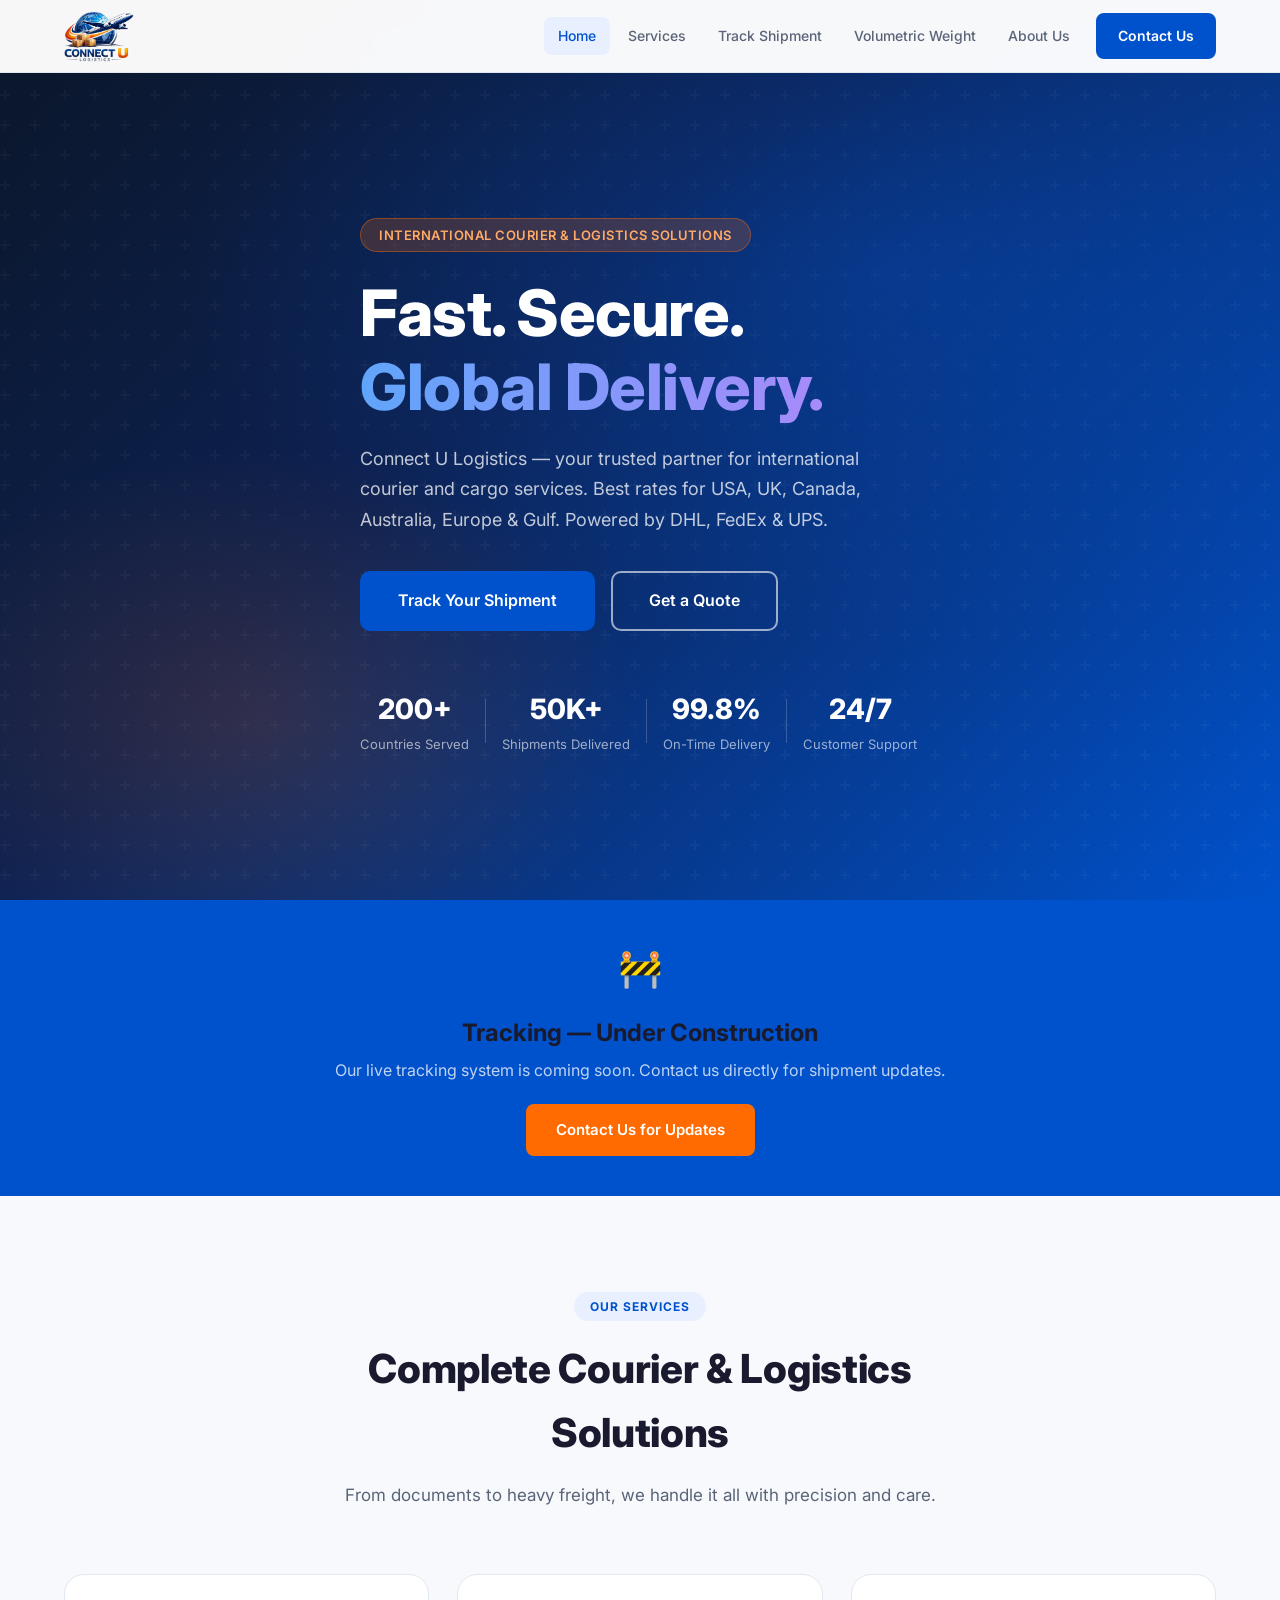
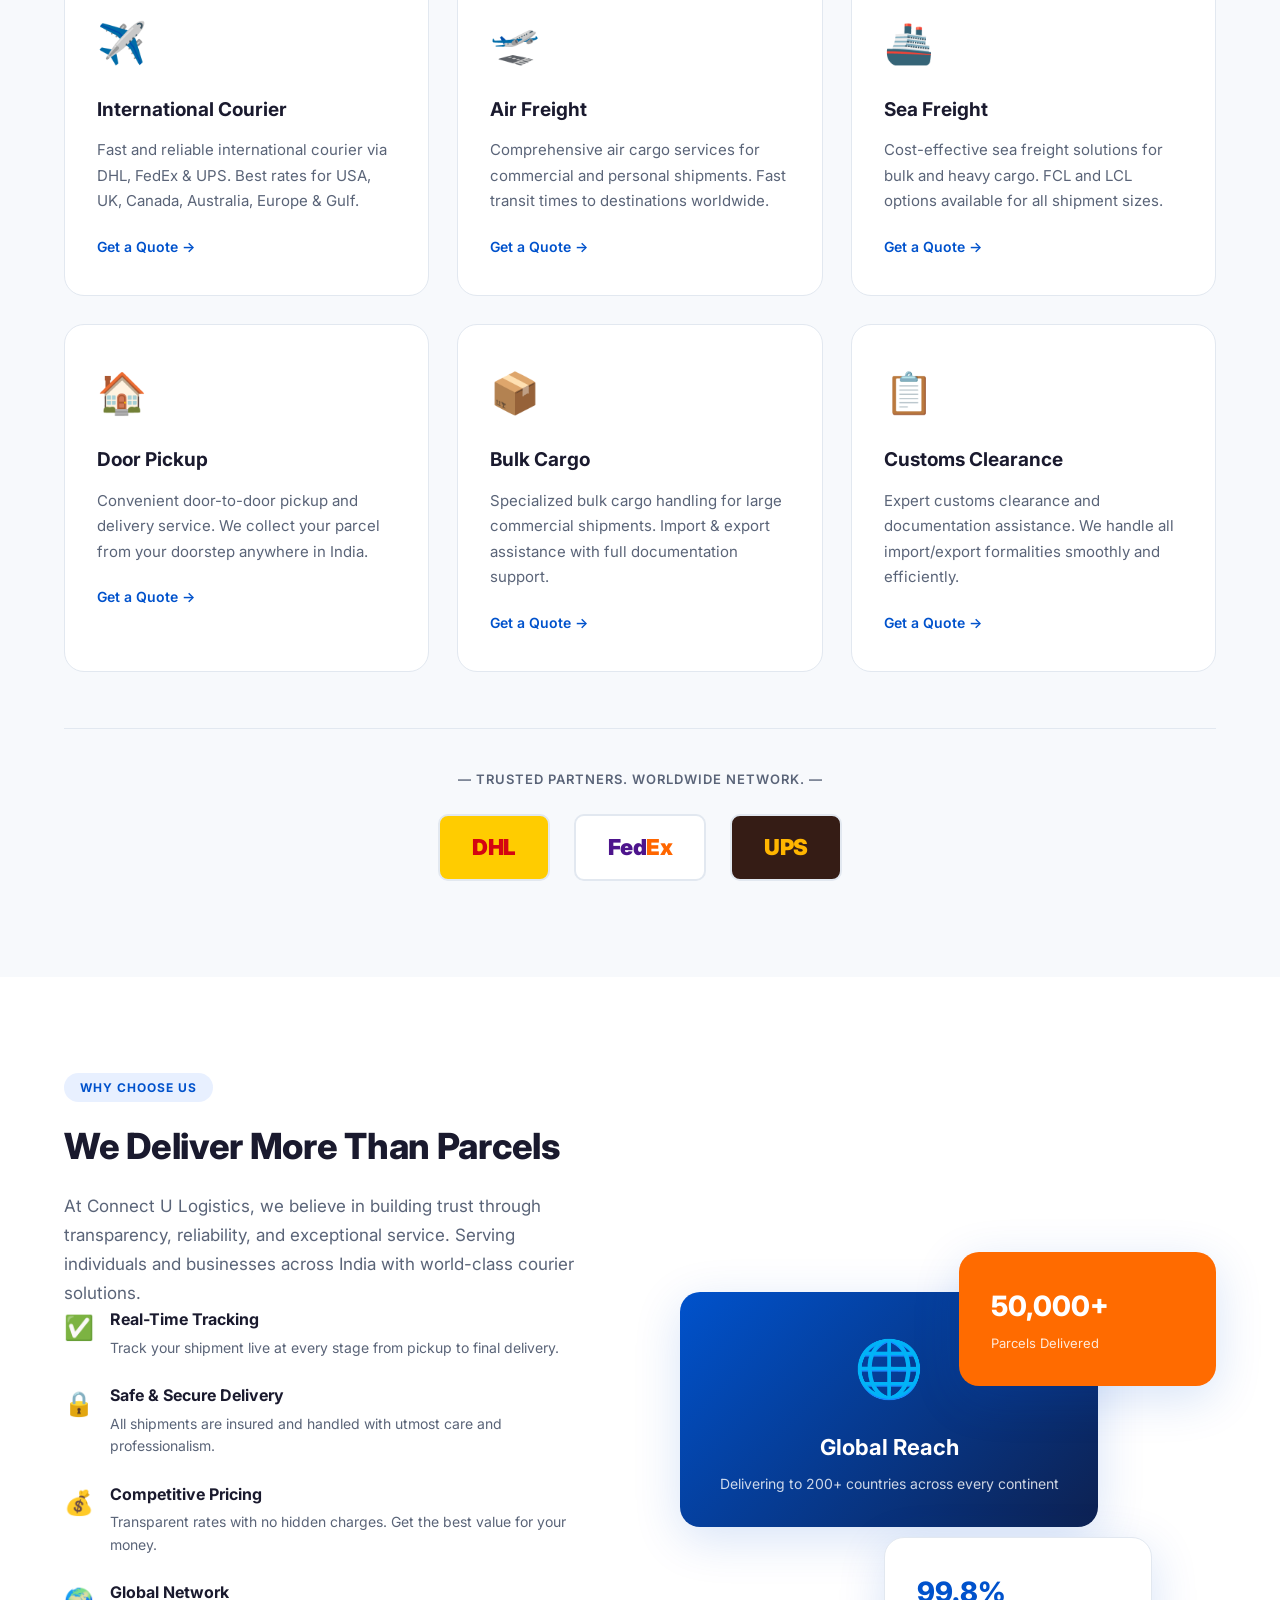
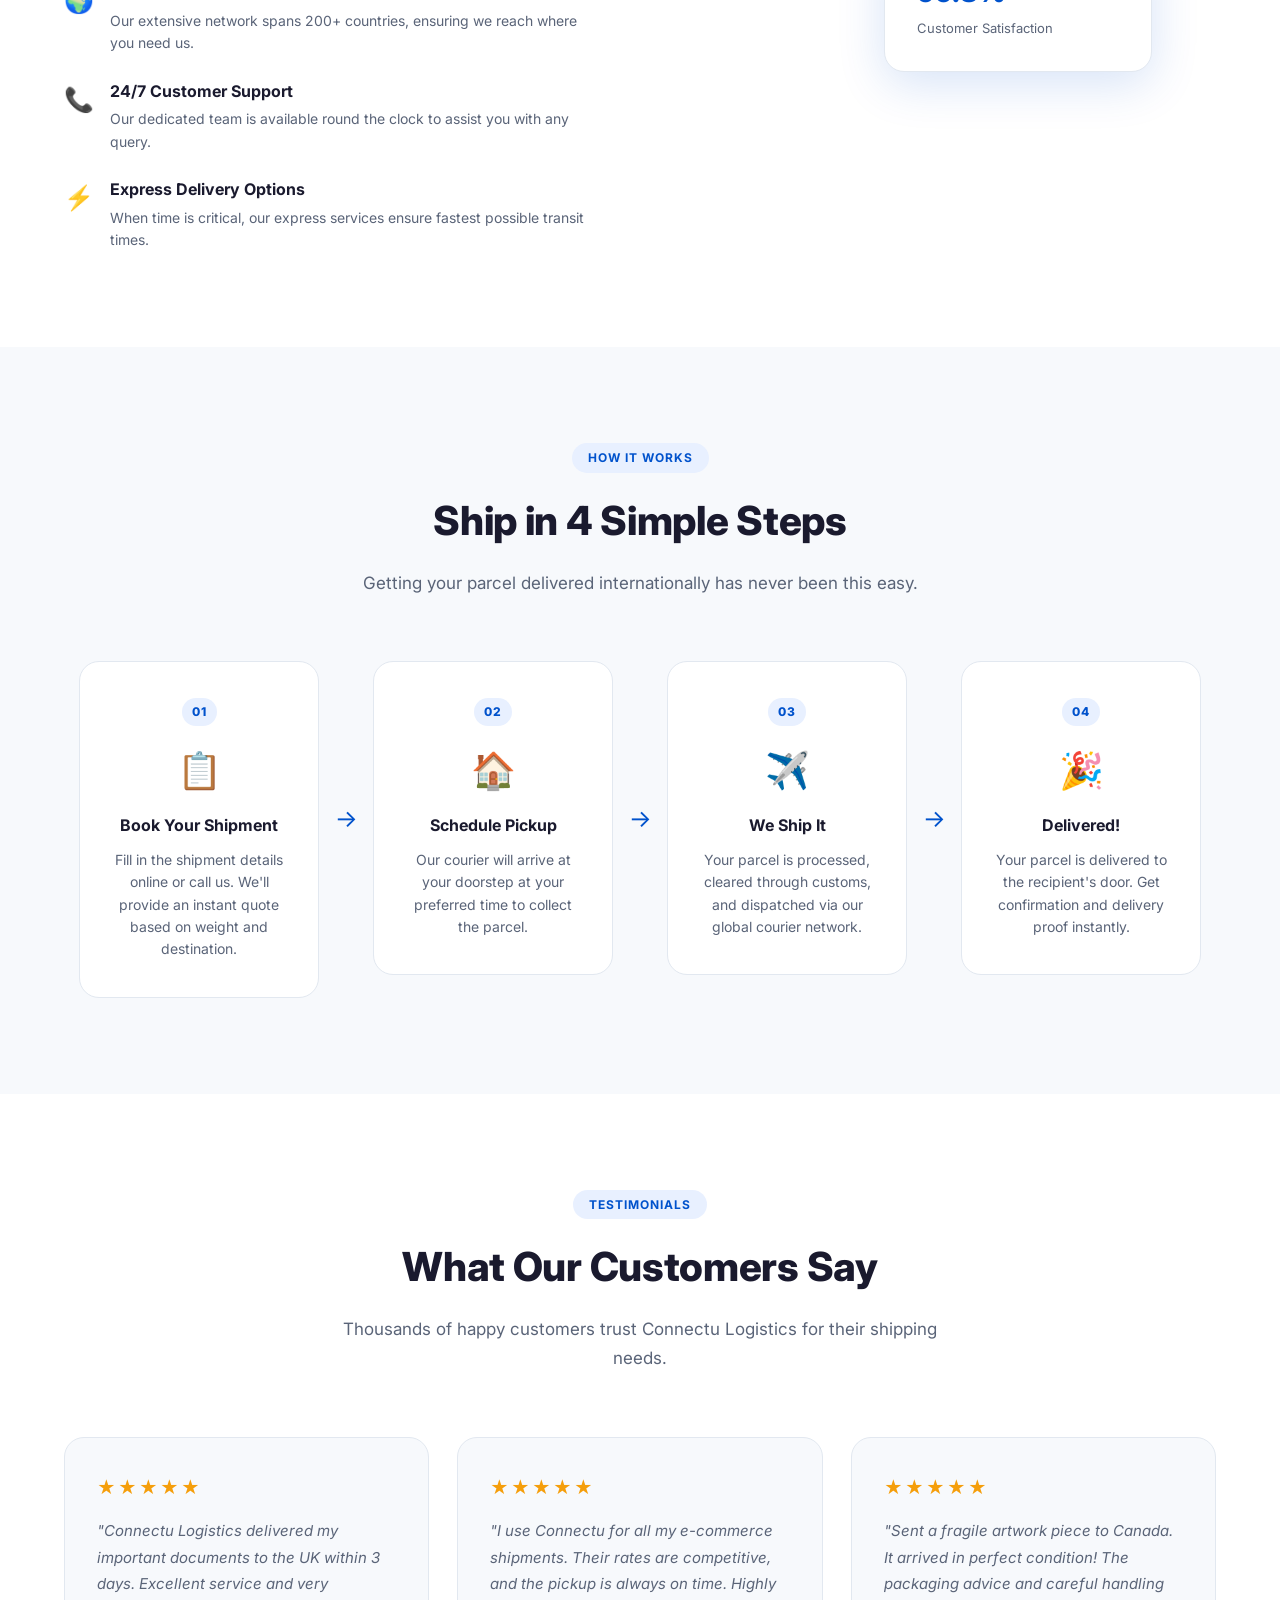
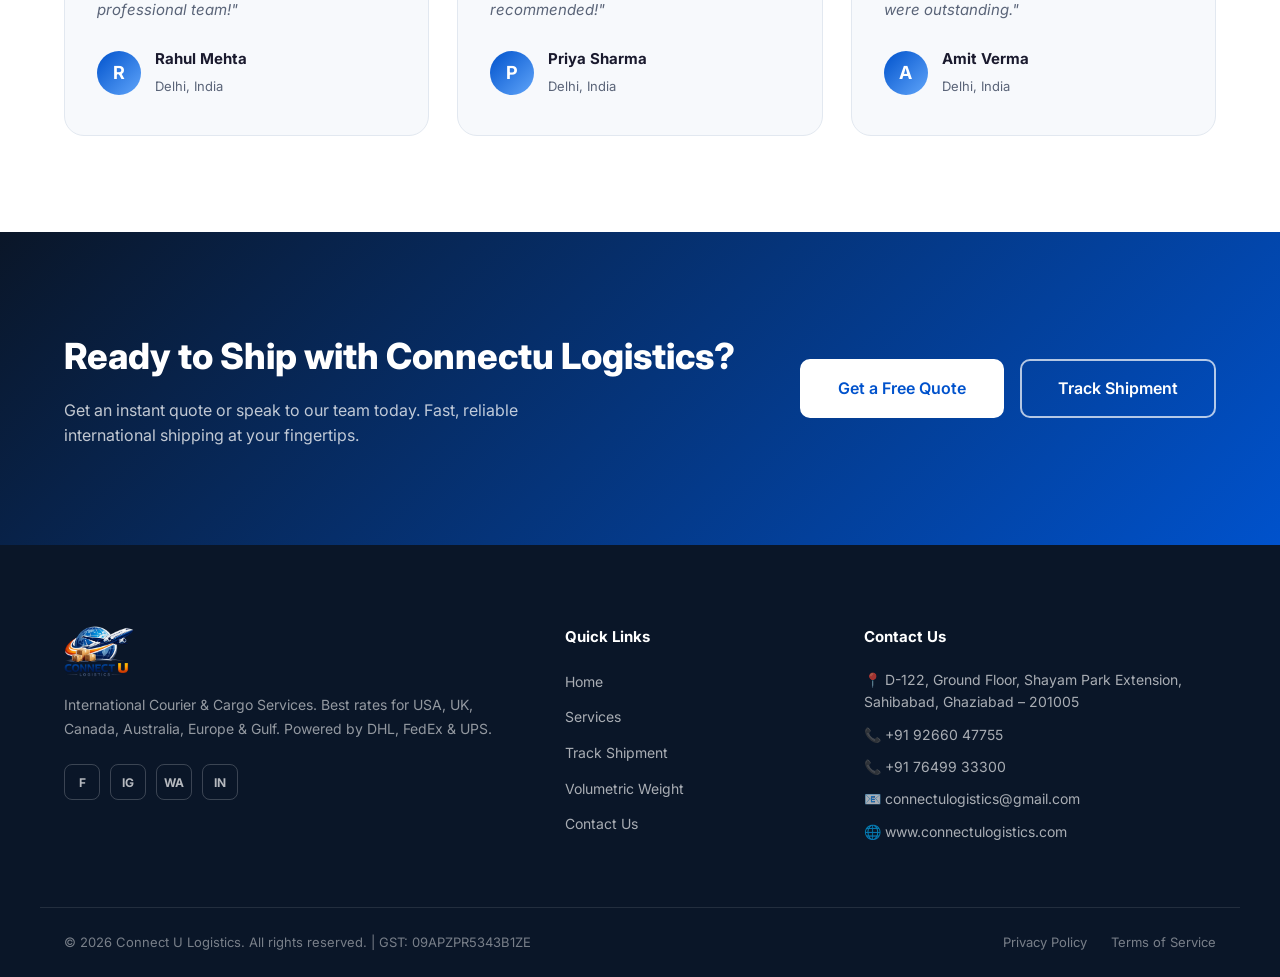
==== index.html @ 0108ec49 "Add local hero video for homepage Co-Authored-By: Claude Sonnet 4.6 <noreply@anthropic.com>" ====
<!DOCTYPE html>
<html lang="en">
<head>
  <meta charset="UTF-8" />
  <meta name="viewport" content="width=device-width, initial-scale=1.0" />
  <title>Connect U Logistics – International Courier & Cargo Services</title>
  <meta name="description" content="Connect U Logistics offers international courier and cargo services. Best rates for USA, UK, Canada, Australia, Europe & Gulf. DHL, FedEx, UPS partners." />
  <link rel="stylesheet" href="style.css" />
  <link rel="preconnect" href="https://fonts.googleapis.com" />
  <link href="https://fonts.googleapis.com/css2?family=Inter:wght@300;400;500;600;700;800&display=swap" rel="stylesheet" />
</head>
<body>

  <!-- ===== HEADER / NAV ===== -->
  <header class="header" id="header">
    <div class="container header-inner">
      <a href="index.html" class="logo">
        <img src="logo.png" alt="Connect U Logistics" class="logo-img" />
      </a>
      <nav class="nav" id="nav">
        <a href="index.html" class="nav-link active">Home</a>
        <a href="#services" class="nav-link">Services</a>
        <a href="tracking.html" class="nav-link">Track Shipment</a>
        <a href="volumetric.html" class="nav-link">Volumetric Weight</a>
        <a href="#about" class="nav-link">About Us</a>
        <a href="contact.html" class="btn btn-primary nav-cta">Contact Us</a>
      </nav>
      <button class="hamburger" id="hamburger" aria-label="Toggle menu">
        <span></span><span></span><span></span>
      </button>
    </div>
  </header>

  <!-- ===== HERO ===== -->
  <section class="hero">
    <video class="hero-video" autoplay muted loop playsinline>
      <source src="0_Port_Freight_3840x2160.mov" type="video/mp4" />
    </video>
    <div class="hero-bg"></div>
    <div class="container hero-content">
      <div class="hero-badge">International Courier & Logistics Solutions</div>
      <h1 class="hero-title">Fast. Secure.<br /><span class="gradient-text">Global Delivery.</span></h1>
      <p class="hero-subtitle">Connect U Logistics — your trusted partner for international courier and cargo services. Best rates for USA, UK, Canada, Australia, Europe & Gulf. Powered by DHL, FedEx & UPS.</p>
      <div class="hero-actions">
        <a href="tracking.html" class="btn btn-primary btn-lg">Track Your Shipment</a>
        <a href="contact.html" class="btn btn-outline btn-lg">Get a Quote</a>
      </div>
      <div class="hero-stats">
        <div class="stat"><span class="stat-num">200+</span><span class="stat-label">Countries Served</span></div>
        <div class="stat-divider"></div>
        <div class="stat"><span class="stat-num">50K+</span><span class="stat-label">Shipments Delivered</span></div>
        <div class="stat-divider"></div>
        <div class="stat"><span class="stat-num">99.8%</span><span class="stat-label">On-Time Delivery</span></div>
        <div class="stat-divider"></div>
        <div class="stat"><span class="stat-num">24/7</span><span class="stat-label">Customer Support</span></div>
      </div>
    </div>
  </section>

  <!-- ===== TRACK BANNER ===== -->
  <section class="track-banner">
    <div class="container">
      <div class="track-card" style="justify-content:center; text-align:center; gap:16px; flex-direction:column; align-items:center;">
        <div style="font-size:36px;">🚧</div>
        <div>
          <h2 style="margin-bottom:6px;">Tracking — Under Construction</h2>
          <p style="color:rgba(255,255,255,0.75);">Our live tracking system is coming soon. Contact us directly for shipment updates.</p>
        </div>
        <a href="contact.html" class="btn" style="background:var(--accent); border-color:var(--accent); color:#fff; margin-top:4px;">Contact Us for Updates</a>
      </div>
    </div>
  </section>

  <!-- ===== SERVICES ===== -->
  <section class="section services" id="services">
    <div class="container">
      <div class="section-header">
        <span class="section-badge">Our Services</span>
        <h2 class="section-title">Complete Courier & Logistics Solutions</h2>
        <p class="section-subtitle">From documents to heavy freight, we handle it all with precision and care.</p>
      </div>
      <div class="services-grid">
        <div class="service-card">
          <div class="service-icon">✈️</div>
          <h3>International Courier</h3>
          <p>Fast and reliable international courier via DHL, FedEx & UPS. Best rates for USA, UK, Canada, Australia, Europe & Gulf.</p>
          <a href="contact.html" class="service-link">Get a Quote →</a>
        </div>
        <div class="service-card">
          <div class="service-icon">🛫</div>
          <h3>Air Freight</h3>
          <p>Comprehensive air cargo services for commercial and personal shipments. Fast transit times to destinations worldwide.</p>
          <a href="contact.html" class="service-link">Get a Quote →</a>
        </div>
        <div class="service-card">
          <div class="service-icon">🚢</div>
          <h3>Sea Freight</h3>
          <p>Cost-effective sea freight solutions for bulk and heavy cargo. FCL and LCL options available for all shipment sizes.</p>
          <a href="contact.html" class="service-link">Get a Quote →</a>
        </div>
        <div class="service-card">
          <div class="service-icon">🏠</div>
          <h3>Door Pickup</h3>
          <p>Convenient door-to-door pickup and delivery service. We collect your parcel from your doorstep anywhere in India.</p>
          <a href="contact.html" class="service-link">Get a Quote →</a>
        </div>
        <div class="service-card">
          <div class="service-icon">📦</div>
          <h3>Bulk Cargo</h3>
          <p>Specialized bulk cargo handling for large commercial shipments. Import & export assistance with full documentation support.</p>
          <a href="contact.html" class="service-link">Get a Quote →</a>
        </div>
        <div class="service-card">
          <div class="service-icon">📋</div>
          <h3>Customs Clearance</h3>
          <p>Expert customs clearance and documentation assistance. We handle all import/export formalities smoothly and efficiently.</p>
          <a href="contact.html" class="service-link">Get a Quote →</a>
        </div>
      </div>

      <!-- Partners -->
      <div class="partners-bar">
        <p class="partners-label">— Trusted Partners. Worldwide Network. —</p>
        <div class="partners-logos">
          <div class="partner-badge dhl">DHL</div>
          <div class="partner-badge fedex">Fed<span>Ex</span></div>
          <div class="partner-badge ups">UPS</div>
        </div>
      </div>
    </div>
  </section>

  <!-- ===== WHY CHOOSE US ===== -->
  <section class="section why-us" id="about">
    <div class="container why-us-inner">
      <div class="why-us-text">
        <span class="section-badge">Why Choose Us</span>
        <h2 class="section-title">We Deliver More Than Parcels</h2>
        <p class="section-subtitle">At Connect U Logistics, we believe in building trust through transparency, reliability, and exceptional service. Serving individuals and businesses across India with world-class courier solutions.</p>
        <div class="features-list">
          <div class="feature-item">
            <div class="feature-icon">✅</div>
            <div>
              <h4>Real-Time Tracking</h4>
              <p>Track your shipment live at every stage from pickup to final delivery.</p>
            </div>
          </div>
          <div class="feature-item">
            <div class="feature-icon">🔒</div>
            <div>
              <h4>Safe & Secure Delivery</h4>
              <p>All shipments are insured and handled with utmost care and professionalism.</p>
            </div>
          </div>
          <div class="feature-item">
            <div class="feature-icon">💰</div>
            <div>
              <h4>Competitive Pricing</h4>
              <p>Transparent rates with no hidden charges. Get the best value for your money.</p>
            </div>
          </div>
          <div class="feature-item">
            <div class="feature-icon">🌍</div>
            <div>
              <h4>Global Network</h4>
              <p>Our extensive network spans 200+ countries, ensuring we reach where you need us.</p>
            </div>
          </div>
          <div class="feature-item">
            <div class="feature-icon">📞</div>
            <div>
              <h4>24/7 Customer Support</h4>
              <p>Our dedicated team is available round the clock to assist you with any query.</p>
            </div>
          </div>
          <div class="feature-item">
            <div class="feature-icon">⚡</div>
            <div>
              <h4>Express Delivery Options</h4>
              <p>When time is critical, our express services ensure fastest possible transit times.</p>
            </div>
          </div>
        </div>
      </div>
      <div class="why-us-image">
        <div class="image-card-stack">
          <div class="image-card card-main">
            <div class="card-icon-lg">🌐</div>
            <h3>Global Reach</h3>
            <p>Delivering to 200+ countries across every continent</p>
          </div>
          <div class="image-card card-secondary">
            <div class="mini-stat">
              <span class="mini-num">50,000+</span>
              <span class="mini-label">Parcels Delivered</span>
            </div>
          </div>
          <div class="image-card card-tertiary">
            <div class="mini-stat">
              <span class="mini-num">99.8%</span>
              <span class="mini-label">Customer Satisfaction</span>
            </div>
          </div>
        </div>
      </div>
    </div>
  </section>

  <!-- ===== HOW IT WORKS ===== -->
  <section class="section how-it-works">
    <div class="container">
      <div class="section-header">
        <span class="section-badge">How It Works</span>
        <h2 class="section-title">Ship in 4 Simple Steps</h2>
        <p class="section-subtitle">Getting your parcel delivered internationally has never been this easy.</p>
      </div>
      <div class="steps-grid">
        <div class="step-card">
          <div class="step-number">01</div>
          <div class="step-icon">📋</div>
          <h3>Book Your Shipment</h3>
          <p>Fill in the shipment details online or call us. We'll provide an instant quote based on weight and destination.</p>
        </div>
        <div class="step-arrow">→</div>
        <div class="step-card">
          <div class="step-number">02</div>
          <div class="step-icon">🏠</div>
          <h3>Schedule Pickup</h3>
          <p>Our courier will arrive at your doorstep at your preferred time to collect the parcel.</p>
        </div>
        <div class="step-arrow">→</div>
        <div class="step-card">
          <div class="step-number">03</div>
          <div class="step-icon">✈️</div>
          <h3>We Ship It</h3>
          <p>Your parcel is processed, cleared through customs, and dispatched via our global courier network.</p>
        </div>
        <div class="step-arrow">→</div>
        <div class="step-card">
          <div class="step-number">04</div>
          <div class="step-icon">🎉</div>
          <h3>Delivered!</h3>
          <p>Your parcel is delivered to the recipient's door. Get confirmation and delivery proof instantly.</p>
        </div>
      </div>
    </div>
  </section>

  <!-- ===== TESTIMONIALS ===== -->
  <section class="section testimonials">
    <div class="container">
      <div class="section-header">
        <span class="section-badge">Testimonials</span>
        <h2 class="section-title">What Our Customers Say</h2>
        <p class="section-subtitle">Thousands of happy customers trust Connectu Logistics for their shipping needs.</p>
      </div>
      <div class="testimonials-grid">
        <div class="testimonial-card">
          <div class="stars">★★★★★</div>
          <p>"Connectu Logistics delivered my important documents to the UK within 3 days. Excellent service and very professional team!"</p>
          <div class="testimonial-author">
            <div class="author-avatar">R</div>
            <div>
              <strong>Rahul Mehta</strong>
              <span>Delhi, India</span>
            </div>
          </div>
        </div>
        <div class="testimonial-card">
          <div class="stars">★★★★★</div>
          <p>"I use Connectu for all my e-commerce shipments. Their rates are competitive, and the pickup is always on time. Highly recommended!"</p>
          <div class="testimonial-author">
            <div class="author-avatar">P</div>
            <div>
              <strong>Priya Sharma</strong>
              <span>Delhi, India</span>
            </div>
          </div>
        </div>
        <div class="testimonial-card">
          <div class="stars">★★★★★</div>
          <p>"Sent a fragile artwork piece to Canada. It arrived in perfect condition! The packaging advice and careful handling were outstanding."</p>
          <div class="testimonial-author">
            <div class="author-avatar">A</div>
            <div>
              <strong>Amit Verma</strong>
              <span>Delhi, India</span>
            </div>
          </div>
        </div>
      </div>
    </div>
  </section>

  <!-- ===== CTA BANNER ===== -->
  <section class="cta-section">
    <div class="container cta-inner">
      <div class="cta-text">
        <h2>Ready to Ship with Connectu Logistics?</h2>
        <p>Get an instant quote or speak to our team today. Fast, reliable international shipping at your fingertips.</p>
      </div>
      <div class="cta-actions">
        <a href="contact.html" class="btn btn-white btn-lg">Get a Free Quote</a>
        <a href="tracking.html" class="btn btn-outline-white btn-lg">Track Shipment</a>
      </div>
    </div>
  </section>

  <!-- ===== FOOTER ===== -->
  <footer class="footer">
    <div class="container footer-grid">
      <div class="footer-brand">
        <a href="index.html" class="logo logo-white">
          <img src="logo.png" alt="Connect U Logistics" class="logo-img" />
        </a>
        <p>International Courier & Cargo Services. Best rates for USA, UK, Canada, Australia, Europe & Gulf. Powered by DHL, FedEx & UPS.</p>
        <div class="social-links">
          <a href="#" class="social-link" aria-label="Facebook">f</a>
          <a href="#" class="social-link" aria-label="Instagram">ig</a>
          <a href="#" class="social-link" aria-label="WhatsApp">wa</a>
          <a href="#" class="social-link" aria-label="LinkedIn">in</a>
        </div>
      </div>
      <div class="footer-col">
        <h4>Quick Links</h4>
        <ul>
          <li><a href="index.html">Home</a></li>
          <li><a href="#services">Services</a></li>
          <li><a href="tracking.html">Track Shipment</a></li>
          <li><a href="volumetric.html">Volumetric Weight</a></li>
          <li><a href="contact.html">Contact Us</a></li>
        </ul>
      </div>
      <div class="footer-col">
        <h4>Contact Us</h4>
        <ul class="contact-list">
          <li>📍 D-122, Ground Floor, Shayam Park Extension, Sahibabad, Ghaziabad – 201005</li>
          <li>📞 <a href="tel:+919266047755">+91 92660 47755</a></li>
          <li>📞 <a href="tel:+917649933300">+91 76499 33300</a></li>
          <li>📧 <a href="mailto:connectulogistics@gmail.com">connectulogistics@gmail.com</a></li>
          <li>🌐 <a href="http://www.connectulogistics.com">www.connectulogistics.com</a></li>
        </ul>
      </div>
    </div>
    <div class="footer-bottom">
      <div class="container footer-bottom-inner">
        <p>© 2026 Connect U Logistics. All rights reserved. | GST: 09APZPR5343B1ZE</p>
        <div class="footer-links">
          <a href="#">Privacy Policy</a>
          <a href="#">Terms of Service</a>
        </div>
      </div>
    </div>
  </footer>

  <script src="script.js"></script>
</body>
</html>
---- style.css ----
/* ===== RESET & BASE ===== */
*, *::before, *::after { box-sizing: border-box; margin: 0; padding: 0; }

:root {
  --primary: #0052CC;
  --primary-dark: #003d99;
  --primary-light: #e8f0ff;
  --accent: #FF6B00;
  --accent-dark: #e05d00;
  --text: #1a1a2e;
  --text-muted: #5a6478;
  --border: #e2e8f0;
  --bg: #ffffff;
  --bg-soft: #f7f9fc;
  --white: #ffffff;
  --shadow: 0 4px 24px rgba(0,82,204,0.10);
  --shadow-lg: 0 12px 48px rgba(0,82,204,0.16);
  --radius: 12px;
  --radius-lg: 20px;
  --transition: 0.25s ease;
}

html { scroll-behavior: smooth; }

body {
  font-family: 'Inter', sans-serif;
  color: var(--text);
  background: var(--bg);
  line-height: 1.6;
  font-size: 16px;
}

a { text-decoration: none; color: inherit; }
ul { list-style: none; }
img { max-width: 100%; display: block; }

.container {
  max-width: 1200px;
  margin: 0 auto;
  padding: 0 24px;
}

/* ===== BUTTONS ===== */
.btn {
  display: inline-flex;
  align-items: center;
  gap: 8px;
  padding: 12px 28px;
  border-radius: 8px;
  font-weight: 600;
  font-size: 15px;
  cursor: pointer;
  border: 2px solid transparent;
  transition: all var(--transition);
  white-space: nowrap;
}
.btn-primary {
  background: var(--primary);
  color: var(--white);
  border-color: var(--primary);
}
.btn-primary:hover { background: var(--primary-dark); border-color: var(--primary-dark); transform: translateY(-1px); box-shadow: var(--shadow); }
.btn-outline {
  background: transparent;
  color: var(--white);
  border-color: rgba(255,255,255,0.6);
}
.btn-outline:hover { background: rgba(255,255,255,0.12); border-color: var(--white); }
.btn-white { background: var(--white); color: var(--primary); border-color: var(--white); }
.btn-white:hover { background: var(--primary-light); }
.btn-outline-white { background: transparent; color: var(--white); border-color: rgba(255,255,255,0.7); }
.btn-outline-white:hover { background: rgba(255,255,255,0.15); }
.btn-lg { padding: 15px 36px; font-size: 16px; border-radius: 10px; }

/* ===== HEADER ===== */
.header {
  position: fixed;
  top: 0; left: 0; right: 0;
  z-index: 1000;
  background: rgba(255,255,255,0.97);
  backdrop-filter: blur(12px);
  border-bottom: 1px solid var(--border);
  transition: box-shadow var(--transition);
}
.header.scrolled { box-shadow: var(--shadow); }
.header-inner {
  display: flex;
  align-items: center;
  justify-content: space-between;
  height: 72px;
  gap: 32px;
}

/* Logo */
.logo {
  display: flex;
  align-items: center;
  gap: 10px;
  font-size: 22px;
  font-weight: 800;
  color: var(--primary);
  flex-shrink: 0;
}
.logo-img { height: 52px; width: auto; object-fit: contain; }
.logo-icon { font-size: 26px; }
.logo-text { color: var(--text); }
.logo-accent { color: var(--primary); }
.logo-white .logo-text { color: rgba(255,255,255,0.85); }
.logo-white .logo-accent { color: var(--white); }

/* Partners bar */
.partners-bar { text-align: center; margin-top: 56px; padding-top: 40px; border-top: 1px solid var(--border); }
.partners-label { font-size: 13px; font-weight: 600; color: var(--text-muted); letter-spacing: 1px; text-transform: uppercase; margin-bottom: 24px; }
.partners-logos { display: flex; align-items: center; justify-content: center; gap: 24px; flex-wrap: wrap; }
.partner-badge {
  padding: 14px 32px;
  border-radius: 10px;
  font-size: 22px;
  font-weight: 900;
  letter-spacing: -0.5px;
  border: 2px solid var(--border);
}
.partner-badge.dhl { background: #FFCC00; color: #D40511; }
.partner-badge.fedex { background: #fff; color: #4D148C; }
.partner-badge.fedex span { color: #FF6600; }
.partner-badge.ups { background: #351C15; color: #FFB500; }

/* Nav */
.nav {
  display: flex;
  align-items: center;
  gap: 4px;
  flex-wrap: nowrap;
}
.nav-link {
  padding: 8px 14px;
  border-radius: 8px;
  font-size: 14px;
  font-weight: 500;
  color: var(--text-muted);
  transition: all var(--transition);
}
.nav-link:hover, .nav-link.active { color: var(--primary); background: var(--primary-light); }
.nav-cta { margin-left: 8px; padding: 10px 20px; font-size: 14px; }

/* Hamburger */
.hamburger {
  display: none;
  flex-direction: column;
  gap: 5px;
  background: none;
  border: none;
  cursor: pointer;
  padding: 4px;
}
.hamburger span { display: block; width: 24px; height: 2px; background: var(--text); border-radius: 2px; transition: all var(--transition); }

/* ===== HERO ===== */
.hero {
  position: relative;
  min-height: 100vh;
  display: flex;
  align-items: center;
  overflow: hidden;
  background: linear-gradient(135deg, #0a1628 0%, #0d2151 40%, #0052CC 100%);
  padding-top: 72px;
}
.hero-video {
  position: absolute;
  inset: 0;
  width: 100%;
  height: 100%;
  object-fit: cover;
  opacity: 0.25;
  z-index: 0;
}
.hero-bg {
  position: absolute;
  inset: 0;
  background:
    radial-gradient(ellipse 80% 60% at 70% 30%, rgba(0,82,204,0.35) 0%, transparent 70%),
    radial-gradient(ellipse 50% 50% at 20% 80%, rgba(255,107,0,0.15) 0%, transparent 60%),
    url("data:image/svg+xml,%3Csvg width='60' height='60' viewBox='0 0 60 60' xmlns='http://www.w3.org/2000/svg'%3E%3Cg fill='none' fill-rule='evenodd'%3E%3Cg fill='%23ffffff' fill-opacity='0.03'%3E%3Cpath d='M36 34v-4h-2v4h-4v2h4v4h2v-4h4v-2h-4zm0-30V0h-2v4h-4v2h4v4h2V6h4V4h-4zM6 34v-4H4v4H0v2h4v4h2v-4h4v-2H6zM6 4V0H4v4H0v2h4v4h2V6h4V4H6z'/%3E%3C/g%3E%3C/g%3E%3C/svg%3E");
  pointer-events: none;
}
.hero-content {
  position: relative;
  z-index: 1;
  padding: 80px 24px;
  max-width: 780px;
}
.hero-badge {
  display: inline-block;
  background: rgba(255,107,0,0.2);
  color: #ffaa66;
  border: 1px solid rgba(255,107,0,0.4);
  padding: 6px 18px;
  border-radius: 50px;
  font-size: 13px;
  font-weight: 600;
  letter-spacing: 0.5px;
  text-transform: uppercase;
  margin-bottom: 24px;
}
.hero-title {
  font-size: clamp(36px, 5vw, 64px);
  font-weight: 800;
  color: var(--white);
  line-height: 1.15;
  margin-bottom: 20px;
  letter-spacing: -0.5px;
}
.gradient-text {
  background: linear-gradient(90deg, #60a5fa, #a78bfa);
  -webkit-background-clip: text;
  -webkit-text-fill-color: transparent;
  background-clip: text;
}
.hero-subtitle {
  font-size: 18px;
  color: rgba(255,255,255,0.75);
  max-width: 560px;
  margin-bottom: 36px;
  line-height: 1.7;
}
.hero-actions { display: flex; gap: 16px; flex-wrap: wrap; margin-bottom: 56px; }
.hero-stats {
  display: flex;
  align-items: center;
  gap: 0;
  flex-wrap: wrap;
  gap: 16px;
}
.stat { text-align: center; }
.stat-num { display: block; font-size: 28px; font-weight: 800; color: var(--white); }
.stat-label { display: block; font-size: 13px; color: rgba(255,255,255,0.6); margin-top: 2px; }
.stat-divider { width: 1px; height: 44px; background: rgba(255,255,255,0.2); flex-shrink: 0; }

/* ===== TRACK BANNER ===== */
.track-banner { background: var(--primary); padding: 0; }
.track-card {
  display: flex;
  align-items: center;
  justify-content: space-between;
  gap: 32px;
  padding: 40px 48px;
  flex-wrap: wrap;
}
.track-card-text h2 { color: var(--white); font-size: 22px; margin-bottom: 4px; }
.track-card-text p { color: rgba(255,255,255,0.75); font-size: 15px; }
.track-form { display: flex; gap: 12px; flex: 1; min-width: 280px; max-width: 520px; }
.track-input {
  flex: 1;
  padding: 14px 20px;
  border-radius: 8px;
  border: 2px solid rgba(255,255,255,0.25);
  background: rgba(255,255,255,0.12);
  color: var(--white);
  font-size: 15px;
  transition: all var(--transition);
  outline: none;
}
.track-input::placeholder { color: rgba(255,255,255,0.55); }
.track-input:focus { border-color: var(--white); background: rgba(255,255,255,0.18); }
.track-form .btn-primary { background: var(--accent); border-color: var(--accent); flex-shrink: 0; }
.track-form .btn-primary:hover { background: var(--accent-dark); border-color: var(--accent-dark); }

/* ===== SECTIONS ===== */
.section { padding: 96px 0; }
.section-header { text-align: center; max-width: 640px; margin: 0 auto 64px; }
.section-badge {
  display: inline-block;
  background: var(--primary-light);
  color: var(--primary);
  padding: 5px 16px;
  border-radius: 50px;
  font-size: 12px;
  font-weight: 700;
  letter-spacing: 1px;
  text-transform: uppercase;
  margin-bottom: 16px;
}
.section-title { font-size: clamp(26px, 3.5vw, 40px); font-weight: 800; color: var(--text); margin-bottom: 16px; letter-spacing: -0.3px; }
.section-subtitle { font-size: 17px; color: var(--text-muted); line-height: 1.7; }

/* ===== SERVICES ===== */
.services { background: var(--bg-soft); }
.services-grid {
  display: grid;
  grid-template-columns: repeat(auto-fit, minmax(300px, 1fr));
  gap: 28px;
}
.service-card {
  background: var(--white);
  border-radius: var(--radius-lg);
  padding: 36px 32px;
  border: 1px solid var(--border);
  transition: all var(--transition);
  position: relative;
  overflow: hidden;
}
.service-card::before {
  content: '';
  position: absolute;
  top: 0; left: 0; right: 0;
  height: 4px;
  background: linear-gradient(90deg, var(--primary), #60a5fa);
  transform: scaleX(0);
  transform-origin: left;
  transition: transform var(--transition);
}
.service-card:hover { box-shadow: var(--shadow-lg); transform: translateY(-4px); border-color: transparent; }
.service-card:hover::before { transform: scaleX(1); }
.service-icon { font-size: 40px; margin-bottom: 20px; }
.service-card h3 { font-size: 19px; font-weight: 700; margin-bottom: 12px; color: var(--text); }
.service-card p { color: var(--text-muted); font-size: 15px; line-height: 1.7; margin-bottom: 20px; }
.service-link { color: var(--primary); font-weight: 600; font-size: 14px; transition: gap var(--transition); }
.service-link:hover { color: var(--primary-dark); }

/* ===== WHY US ===== */
.why-us-inner {
  display: grid;
  grid-template-columns: 1fr 1fr;
  gap: 80px;
  align-items: center;
}
.why-us-text .section-header { text-align: left; margin: 0 0 40px; }
.why-us-text .section-title { font-size: clamp(24px, 3vw, 36px); }
.features-list { display: flex; flex-direction: column; gap: 24px; }
.feature-item { display: flex; gap: 16px; align-items: flex-start; }
.feature-icon { font-size: 24px; flex-shrink: 0; margin-top: 2px; }
.feature-item h4 { font-size: 16px; font-weight: 700; margin-bottom: 4px; }
.feature-item p { font-size: 14px; color: var(--text-muted); }

/* Image card stack */
.image-card-stack { position: relative; height: 420px; }
.image-card {
  position: absolute;
  background: var(--white);
  border-radius: var(--radius-lg);
  box-shadow: var(--shadow-lg);
  border: 1px solid var(--border);
  padding: 32px;
}
.card-main {
  left: 0; top: 40px;
  width: 78%;
  text-align: center;
  background: linear-gradient(135deg, #0052CC 0%, #0d2151 100%);
  color: var(--white);
  border: none;
}
.card-main .card-icon-lg { font-size: 56px; margin-bottom: 16px; }
.card-main h3 { font-size: 22px; font-weight: 700; margin-bottom: 8px; }
.card-main p { font-size: 14px; opacity: 0.8; }
.card-secondary {
  right: 0; top: 0;
  width: 48%;
  background: var(--accent);
  border: none;
  color: var(--white);
}
.card-tertiary {
  right: 12%;
  bottom: 0;
  width: 50%;
  background: var(--white);
}
.mini-stat .mini-num { display: block; font-size: 28px; font-weight: 800; color: inherit; }
.mini-stat .mini-label { display: block; font-size: 13px; opacity: 0.85; margin-top: 4px; }
.card-tertiary .mini-num { color: var(--primary); }
.card-tertiary .mini-label { color: var(--text-muted); opacity: 1; }

/* ===== HOW IT WORKS ===== */
.how-it-works { background: var(--bg-soft); }
.steps-grid {
  display: flex;
  align-items: flex-start;
  gap: 16px;
  justify-content: center;
  flex-wrap: wrap;
}
.step-card {
  background: var(--white);
  border-radius: var(--radius-lg);
  padding: 36px 28px;
  text-align: center;
  border: 1px solid var(--border);
  flex: 1;
  min-width: 200px;
  max-width: 240px;
  transition: all var(--transition);
  position: relative;
}
.step-card:hover { box-shadow: var(--shadow); transform: translateY(-3px); }
.step-number {
  display: inline-block;
  background: var(--primary-light);
  color: var(--primary);
  font-size: 12px;
  font-weight: 800;
  padding: 4px 10px;
  border-radius: 50px;
  margin-bottom: 16px;
  letter-spacing: 1px;
}
.step-icon { font-size: 36px; margin-bottom: 14px; }
.step-card h3 { font-size: 16px; font-weight: 700; margin-bottom: 10px; }
.step-card p { font-size: 14px; color: var(--text-muted); line-height: 1.6; }
.step-arrow { font-size: 24px; color: var(--primary); align-self: center; flex-shrink: 0; margin-top: -20px; }

/* ===== TESTIMONIALS ===== */
.testimonials { background: var(--bg); }
.testimonials-grid {
  display: grid;
  grid-template-columns: repeat(auto-fit, minmax(300px, 1fr));
  gap: 28px;
}
.testimonial-card {
  background: var(--bg-soft);
  border-radius: var(--radius-lg);
  padding: 36px 32px;
  border: 1px solid var(--border);
  transition: all var(--transition);
}
.testimonial-card:hover { box-shadow: var(--shadow); transform: translateY(-3px); }
.stars { color: #f59e0b; font-size: 18px; margin-bottom: 16px; letter-spacing: 2px; }
.testimonial-card p { font-size: 15px; color: var(--text-muted); line-height: 1.75; margin-bottom: 24px; font-style: italic; }
.testimonial-author { display: flex; align-items: center; gap: 14px; }
.author-avatar {
  width: 44px; height: 44px;
  border-radius: 50%;
  background: linear-gradient(135deg, var(--primary), #60a5fa);
  color: var(--white);
  display: flex; align-items: center; justify-content: center;
  font-size: 18px; font-weight: 700;
  flex-shrink: 0;
}
.testimonial-author strong { display: block; font-size: 15px; margin-bottom: 2px; }
.testimonial-author span { font-size: 13px; color: var(--text-muted); }

/* ===== CTA ===== */
.cta-section {
  background: linear-gradient(135deg, #0a1628 0%, #0052CC 100%);
  padding: 96px 0;
}
.cta-inner {
  display: flex;
  align-items: center;
  justify-content: space-between;
  gap: 40px;
  flex-wrap: wrap;
}
.cta-text h2 { font-size: clamp(24px, 3vw, 36px); font-weight: 800; color: var(--white); margin-bottom: 12px; }
.cta-text p { font-size: 16px; color: rgba(255,255,255,0.75); max-width: 500px; }
.cta-actions { display: flex; gap: 16px; flex-wrap: wrap; }

/* ===== FOOTER ===== */
.footer { background: #0a1628; color: rgba(255,255,255,0.8); padding: 80px 0 0; }
.footer-grid {
  display: grid;
  grid-template-columns: 1.8fr 1fr 1.4fr;
  gap: 48px;
  padding-bottom: 64px;
  border-bottom: 1px solid rgba(255,255,255,0.1);
}
.footer-brand p { font-size: 14px; line-height: 1.7; margin-top: 16px; margin-bottom: 24px; opacity: 0.7; }
.social-links { display: flex; gap: 10px; }
.social-link {
  width: 36px; height: 36px;
  border-radius: 8px;
  border: 1px solid rgba(255,255,255,0.2);
  display: flex; align-items: center; justify-content: center;
  font-size: 12px; font-weight: 700;
  color: rgba(255,255,255,0.7);
  text-transform: uppercase;
  transition: all var(--transition);
}
.social-link:hover { background: var(--primary); border-color: var(--primary); color: var(--white); }
.footer-col h4 { font-size: 15px; font-weight: 700; color: var(--white); margin-bottom: 20px; }
.footer-col ul { display: flex; flex-direction: column; gap: 10px; }
.footer-col ul a { font-size: 14px; color: rgba(255,255,255,0.65); transition: color var(--transition); }
.footer-col ul a:hover { color: var(--white); }
.contact-list li { font-size: 14px; color: rgba(255,255,255,0.65); line-height: 1.6; }
.contact-list a { color: rgba(255,255,255,0.65); }
.contact-list a:hover { color: var(--white); }
.footer-bottom { padding: 24px 0; }
.footer-bottom-inner { display: flex; align-items: center; justify-content: space-between; gap: 16px; flex-wrap: wrap; }
.footer-bottom p { font-size: 13px; color: rgba(255,255,255,0.45); }
.footer-links { display: flex; gap: 24px; }
.footer-links a { font-size: 13px; color: rgba(255,255,255,0.45); transition: color var(--transition); }
.footer-links a:hover { color: rgba(255,255,255,0.8); }

/* ===== INNER PAGE HERO ===== */
.page-hero {
  background: linear-gradient(135deg, #0a1628 0%, #0052CC 100%);
  padding: 140px 0 80px;
  text-align: center;
}
.page-hero h1 { font-size: clamp(28px, 4vw, 48px); font-weight: 800; color: var(--white); margin-bottom: 16px; }
.page-hero p { font-size: 17px; color: rgba(255,255,255,0.75); max-width: 560px; margin: 0 auto; }

/* ===== TRACKING PAGE ===== */
.tracking-section { padding: 80px 0; }
.tracking-card {
  max-width: 680px;
  margin: 0 auto 48px;
  background: var(--white);
  border-radius: var(--radius-lg);
  box-shadow: var(--shadow-lg);
  padding: 48px;
  border: 1px solid var(--border);
}
.tracking-card h2 { font-size: 24px; font-weight: 700; margin-bottom: 8px; }
.tracking-card p { color: var(--text-muted); margin-bottom: 28px; }
.big-track-form { display: flex; gap: 12px; }
.big-track-input {
  flex: 1;
  padding: 16px 20px;
  border-radius: 10px;
  border: 2px solid var(--border);
  font-size: 16px;
  outline: none;
  transition: border-color var(--transition);
}
.big-track-input:focus { border-color: var(--primary); }
.tracking-info { max-width: 680px; margin: 0 auto; }
.tracking-info-box {
  background: var(--primary-light);
  border: 1px solid rgba(0,82,204,0.2);
  border-radius: var(--radius);
  padding: 24px 28px;
}
.tracking-info-box h3 { color: var(--primary); margin-bottom: 8px; font-size: 16px; }
.tracking-info-box p { color: var(--text-muted); font-size: 14px; }

/* ===== CONTACT PAGE ===== */
.contact-section { padding: 80px 0; }
.contact-grid { display: grid; grid-template-columns: 1fr 1fr; gap: 64px; align-items: start; }
.contact-info h2 { font-size: 28px; font-weight: 800; margin-bottom: 16px; }
.contact-info p { color: var(--text-muted); margin-bottom: 40px; line-height: 1.7; }
.contact-details { display: flex; flex-direction: column; gap: 24px; }
.contact-detail { display: flex; gap: 16px; align-items: flex-start; }
.contact-detail-icon {
  width: 48px; height: 48px;
  border-radius: 12px;
  background: var(--primary-light);
  display: flex; align-items: center; justify-content: center;
  font-size: 20px;
  flex-shrink: 0;
}
.contact-detail h4 { font-size: 15px; font-weight: 600; margin-bottom: 4px; }
.contact-detail p { font-size: 14px; color: var(--text-muted); margin: 0; }
.contact-form-card {
  background: var(--white);
  border-radius: var(--radius-lg);
  box-shadow: var(--shadow-lg);
  padding: 48px;
  border: 1px solid var(--border);
}
.contact-form-card h3 { font-size: 22px; font-weight: 700; margin-bottom: 28px; }
.form-group { margin-bottom: 20px; }
.form-group label { display: block; font-size: 14px; font-weight: 600; margin-bottom: 8px; }
.form-group input, .form-group select, .form-group textarea {
  width: 100%;
  padding: 13px 16px;
  border: 2px solid var(--border);
  border-radius: 8px;
  font-size: 15px;
  font-family: inherit;
  outline: none;
  transition: border-color var(--transition);
  background: var(--bg);
}
.form-group input:focus, .form-group select:focus, .form-group textarea:focus { border-color: var(--primary); }
.form-group textarea { resize: vertical; min-height: 120px; }
.form-row { display: grid; grid-template-columns: 1fr 1fr; gap: 16px; }
.form-submit { width: 100%; justify-content: center; padding: 16px; font-size: 16px; margin-top: 8px; }

/* ===== VOLUMETRIC PAGE ===== */
.volumetric-section { padding: 80px 0; }
.volumetric-card {
  max-width: 680px;
  margin: 0 auto;
  background: var(--white);
  border-radius: var(--radius-lg);
  box-shadow: var(--shadow-lg);
  padding: 48px;
  border: 1px solid var(--border);
}
.volumetric-card h2 { font-size: 24px; font-weight: 700; margin-bottom: 8px; }
.volumetric-card > p { color: var(--text-muted); margin-bottom: 32px; }
.vol-result {
  margin-top: 28px;
  background: var(--primary-light);
  border: 2px solid var(--primary);
  border-radius: var(--radius);
  padding: 24px;
  text-align: center;
  display: none;
}
.vol-result.show { display: block; }
.vol-result h3 { font-size: 14px; color: var(--text-muted); margin-bottom: 8px; }
.vol-result .result-num { font-size: 40px; font-weight: 800; color: var(--primary); }
.vol-result .result-unit { font-size: 18px; color: var(--text-muted); margin-left: 4px; }
.info-box {
  margin-top: 36px;
  background: var(--bg-soft);
  border-radius: var(--radius);
  padding: 24px;
  border: 1px solid var(--border);
}
.info-box h3 { font-size: 15px; font-weight: 700; margin-bottom: 10px; }
.info-box p { font-size: 14px; color: var(--text-muted); line-height: 1.7; }
.info-box code {
  display: block;
  margin-top: 10px;
  background: rgba(0,82,204,0.08);
  padding: 12px 16px;
  border-radius: 8px;
  font-size: 14px;
  font-family: monospace;
  color: var(--primary);
}

/* ===== RESPONSIVE ===== */
@media (max-width: 1024px) {
  .why-us-inner { grid-template-columns: 1fr; gap: 48px; }
  .image-card-stack { height: 320px; }
  .footer-grid { grid-template-columns: 1fr 1fr; }
  .contact-grid { grid-template-columns: 1fr; gap: 40px; }
}

@media (max-width: 768px) {
  .nav { display: none; flex-direction: column; position: absolute; top: 72px; left: 0; right: 0; background: var(--white); padding: 20px; border-bottom: 1px solid var(--border); box-shadow: var(--shadow); z-index: 999; }
  .nav.open { display: flex; }
  .nav-link { width: 100%; padding: 12px 16px; }
  .nav-cta { width: 100%; justify-content: center; }
  .hamburger { display: flex; }
  .header-inner { position: relative; }

  .hero-content { padding: 48px 24px; }
  .hero-stats { gap: 20px; }
  .stat-divider { display: none; }

  .track-card { padding: 28px 24px; }
  .track-form { flex-direction: column; max-width: 100%; }

  .steps-grid { flex-direction: column; align-items: center; }
  .step-arrow { transform: rotate(90deg); }
  .step-card { max-width: 100%; width: 100%; }

  .cta-inner { flex-direction: column; text-align: center; }
  .cta-actions { justify-content: center; }

  .footer-grid { grid-template-columns: 1fr; gap: 32px; }
  .image-card-stack { height: auto; position: relative; display: flex; flex-direction: column; gap: 16px; }
  .image-card { position: static !important; width: 100% !important; }

  .tracking-card, .volumetric-card, .contact-form-card { padding: 28px 24px; }
  .big-track-form { flex-direction: column; }
  .form-row { grid-template-columns: 1fr; }
}

@media (max-width: 480px) {
  .hero-actions { flex-direction: column; }
  .hero-actions .btn { width: 100%; justify-content: center; }
}
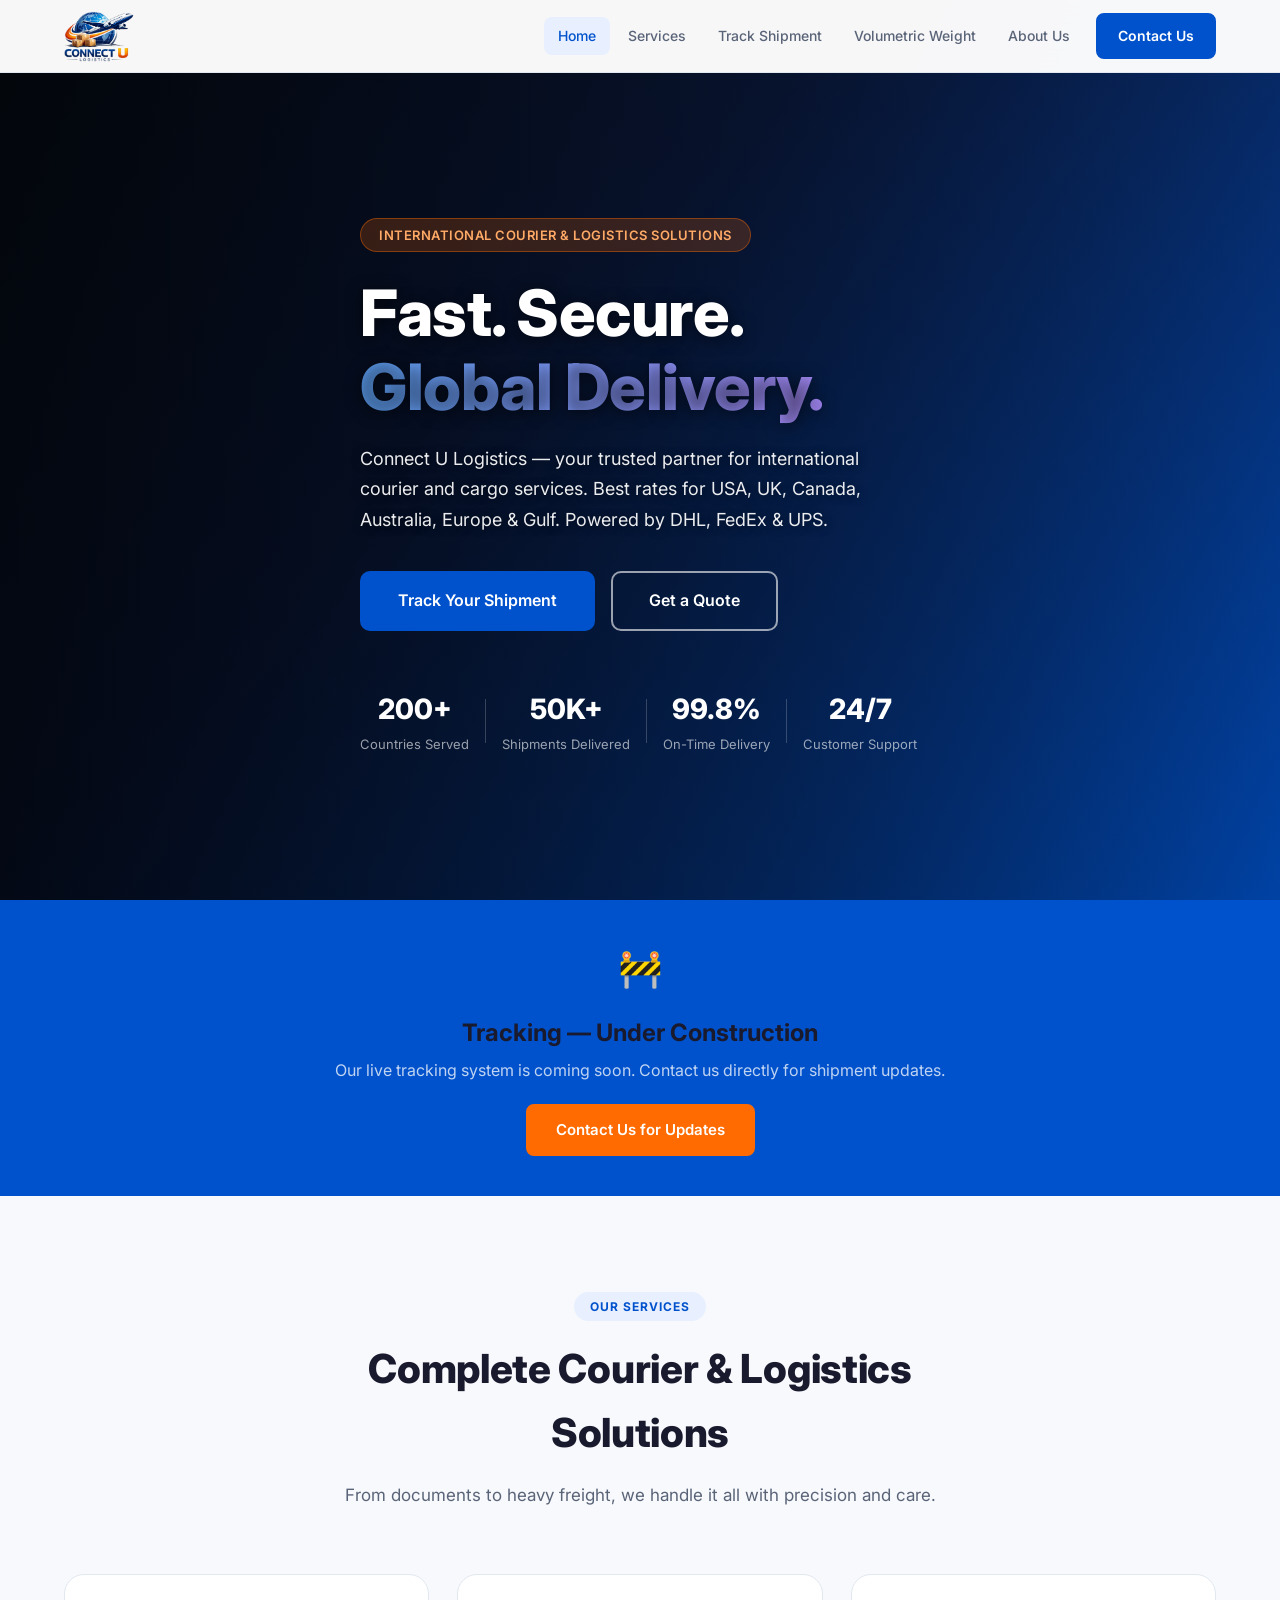
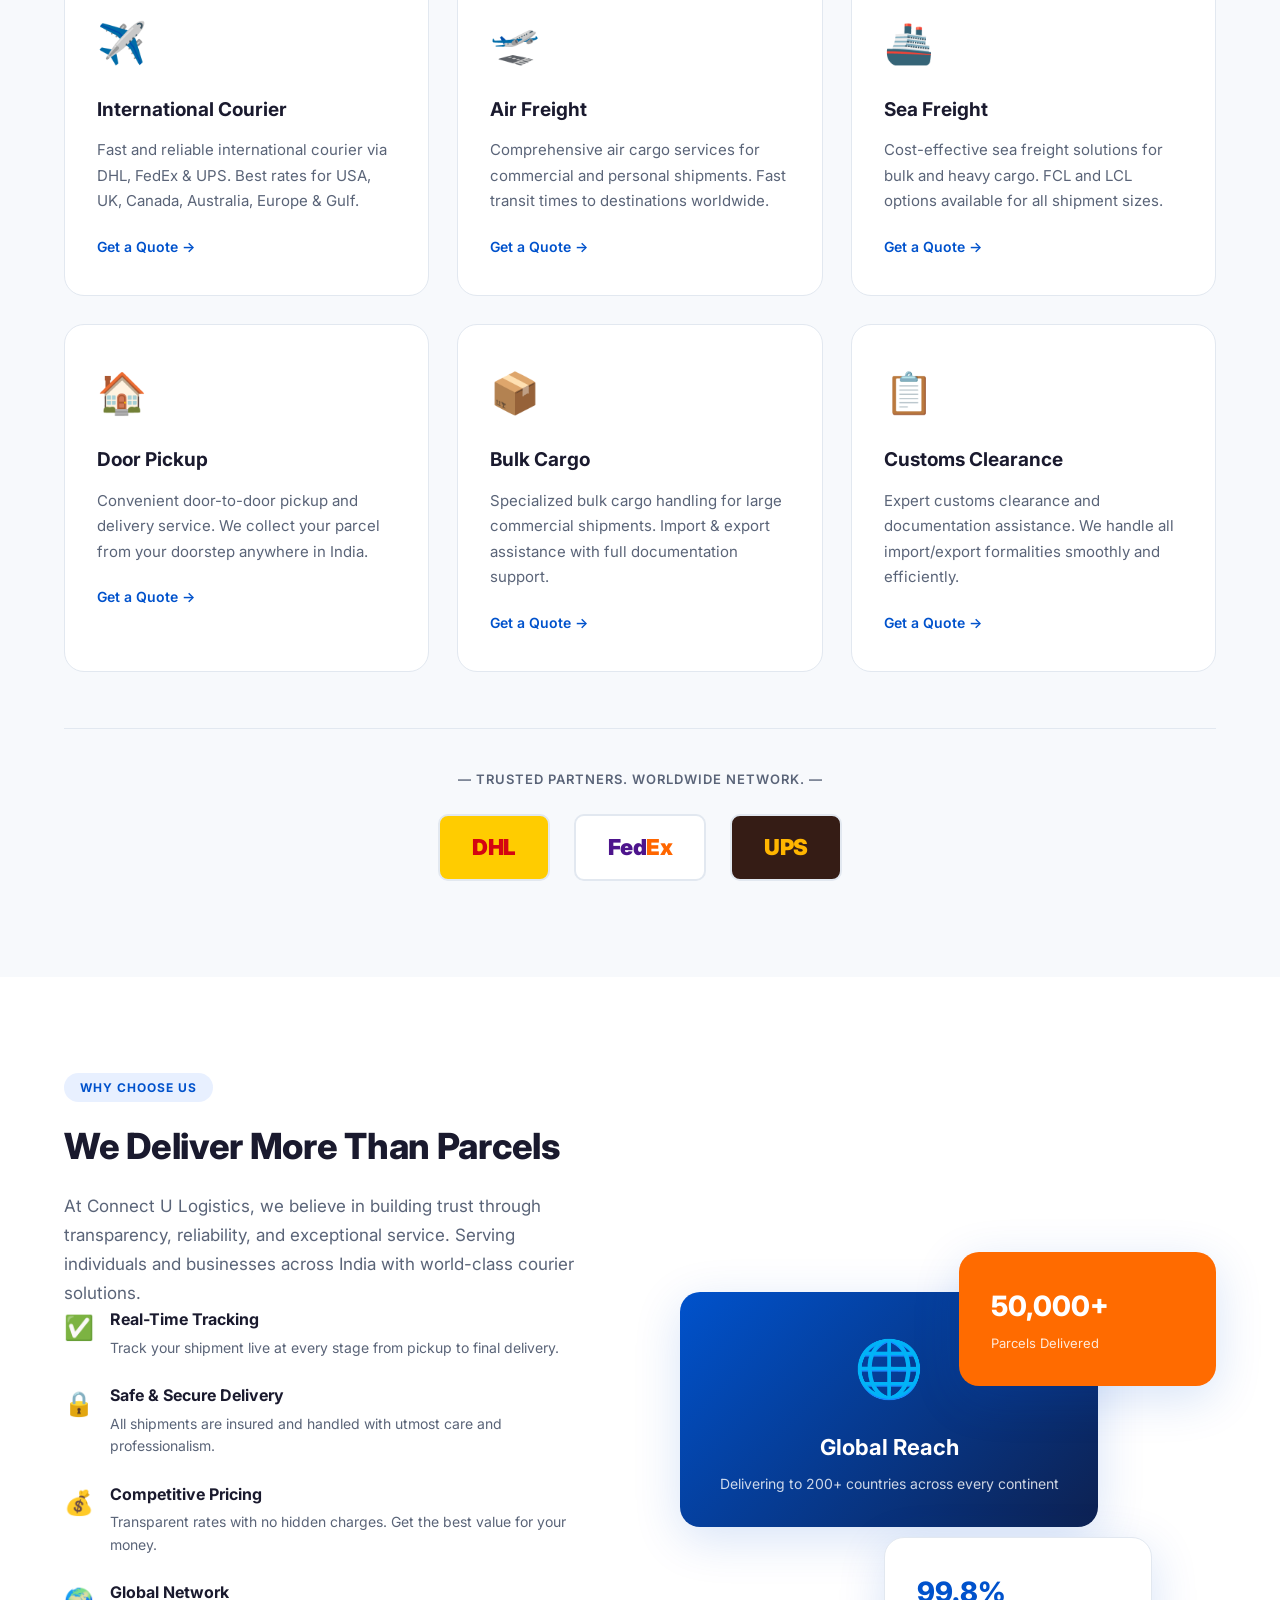
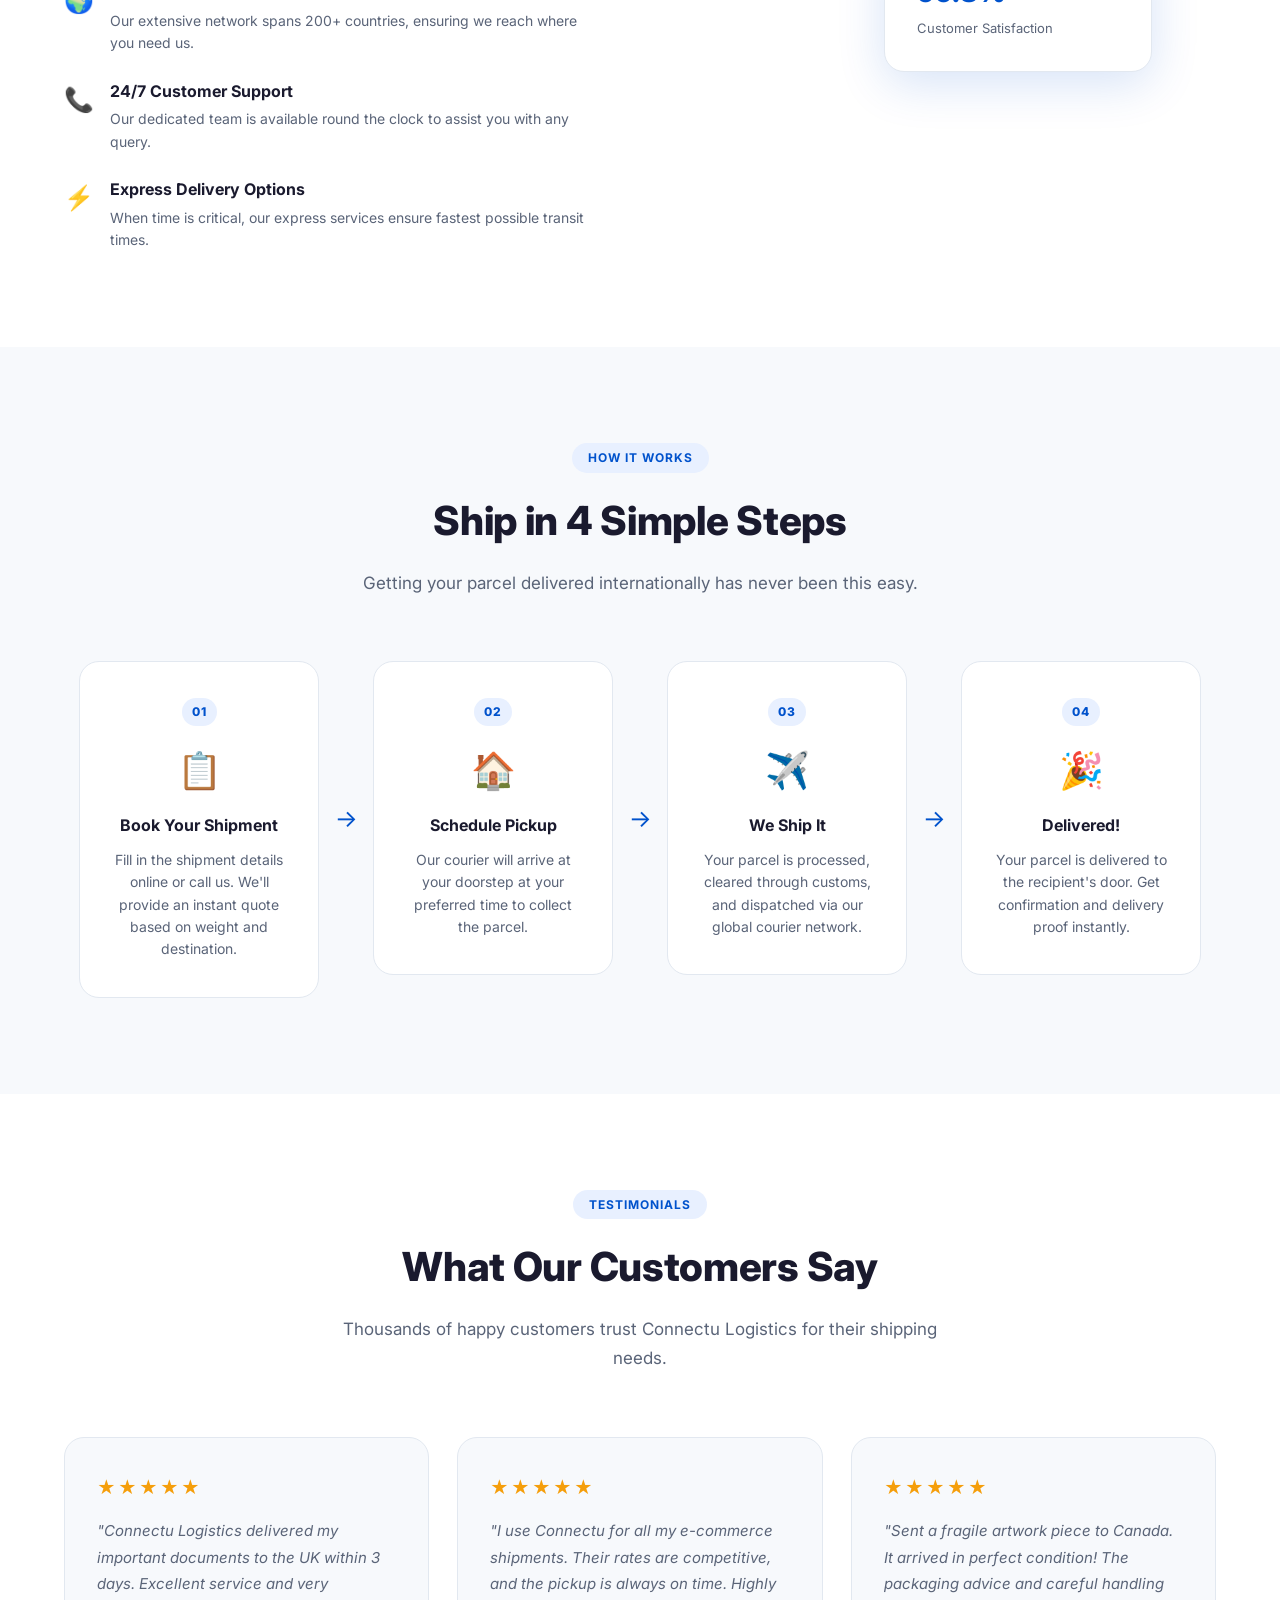
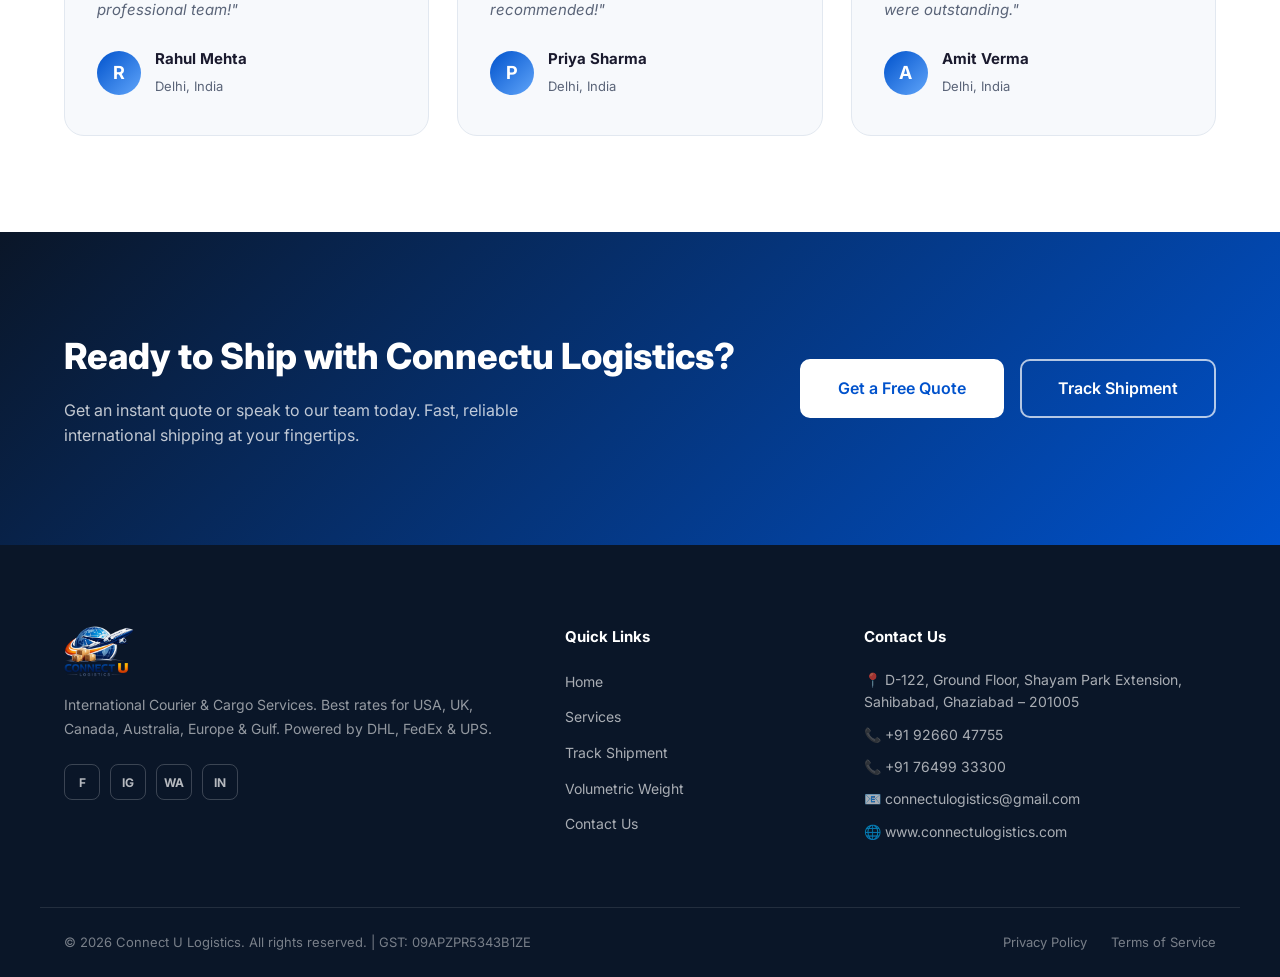
==== commit 1f2cdb6d: "Fix Safari compatibility: video MIME type, https links, vercel.json headers Co-Authored-By: Claude S" ====
--- a/index.html
+++ b/index.html
@@ -33,7 +33,8 @@
 
   <!-- ===== HERO ===== -->
   <section class="hero">
-    <video class="hero-video" autoplay muted loop playsinline>
+    <video class="hero-video" autoplay muted loop playsinline webkit-playsinline>
+      <source src="0_Port_Freight_3840x2160.mov" type="video/quicktime" />
       <source src="0_Port_Freight_3840x2160.mov" type="video/mp4" />
     </video>
     <div class="hero-bg"></div>
@@ -338,7 +339,7 @@
           <li>📞 <a href="tel:+919266047755">+91 92660 47755</a></li>
           <li>📞 <a href="tel:+917649933300">+91 76499 33300</a></li>
           <li>📧 <a href="mailto:connectulogistics@gmail.com">connectulogistics@gmail.com</a></li>
-          <li>🌐 <a href="http://www.connectulogistics.com">www.connectulogistics.com</a></li>
+          <li>🌐 <a href="https://www.connectulogistics.com">www.connectulogistics.com</a></li>
         </ul>
       </div>
     </div>
--- a/style.css
+++ b/style.css
@@ -171,16 +171,13 @@
   width: 100%;
   height: 100%;
   object-fit: cover;
-  opacity: 0.25;
+  opacity: 0.55;
   z-index: 0;
 }
 .hero-bg {
   position: absolute;
   inset: 0;
-  background:
-    radial-gradient(ellipse 80% 60% at 70% 30%, rgba(0,82,204,0.35) 0%, transparent 70%),
-    radial-gradient(ellipse 50% 50% at 20% 80%, rgba(255,107,0,0.15) 0%, transparent 60%),
-    url("data:image/svg+xml,%3Csvg width='60' height='60' viewBox='0 0 60 60' xmlns='http://www.w3.org/2000/svg'%3E%3Cg fill='none' fill-rule='evenodd'%3E%3Cg fill='%23ffffff' fill-opacity='0.03'%3E%3Cpath d='M36 34v-4h-2v4h-4v2h4v4h2v-4h4v-2h-4zm0-30V0h-2v4h-4v2h4v4h2V6h4V4h-4zM6 34v-4H4v4H0v2h4v4h2v-4h4v-2H6zM6 4V0H4v4H0v2h4v4h2V6h4V4H6z'/%3E%3C/g%3E%3C/g%3E%3C/svg%3E");
+  background: linear-gradient(to right, rgba(0,0,0,0.75) 0%, rgba(0,0,0,0.45) 60%, rgba(0,0,0,0.2) 100%);
   pointer-events: none;
 }
 .hero-content {
@@ -209,6 +206,7 @@
   line-height: 1.15;
   margin-bottom: 20px;
   letter-spacing: -0.5px;
+  text-shadow: 0 2px 16px rgba(0,0,0,0.6);
 }
 .gradient-text {
   background: linear-gradient(90deg, #60a5fa, #a78bfa);
@@ -218,7 +216,8 @@
 }
 .hero-subtitle {
   font-size: 18px;
-  color: rgba(255,255,255,0.75);
+  color: rgba(255,255,255,0.92);
+  text-shadow: 0 1px 8px rgba(0,0,0,0.5);
   max-width: 560px;
   margin-bottom: 36px;
   line-height: 1.7;
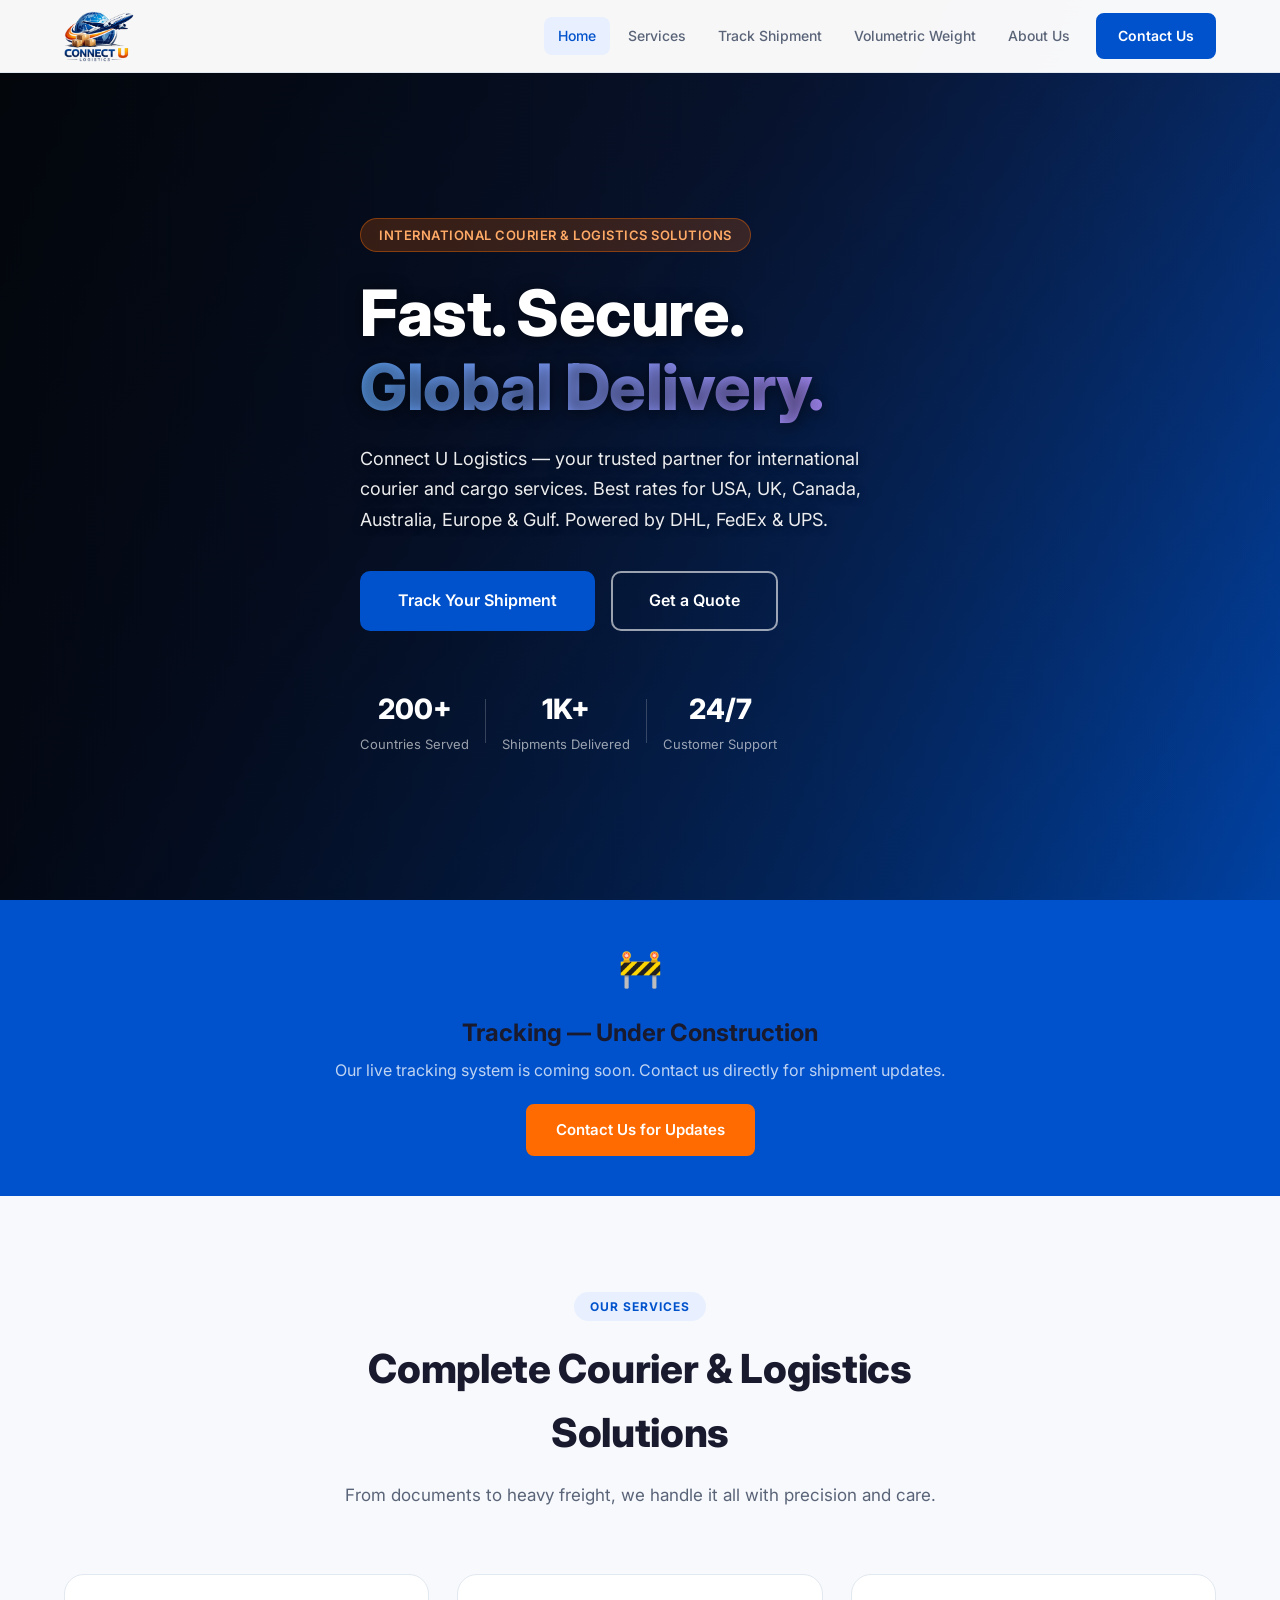
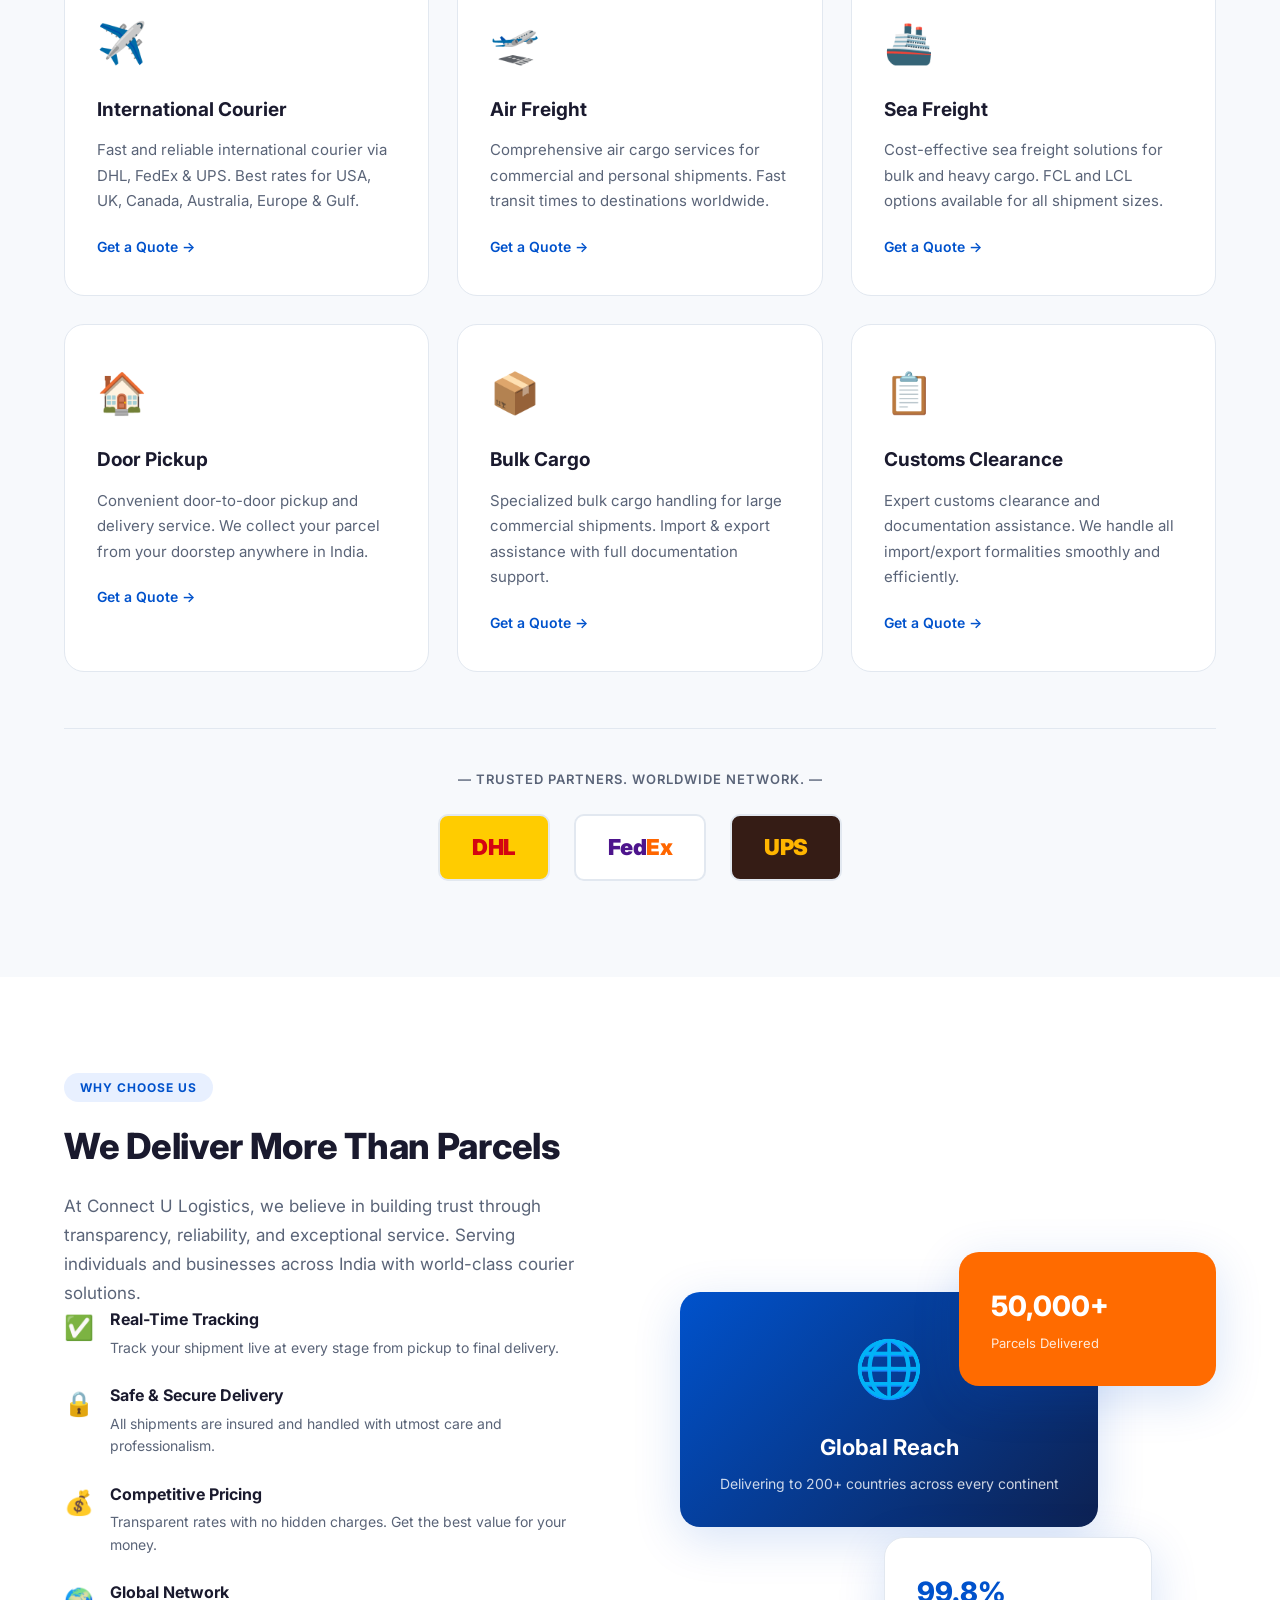
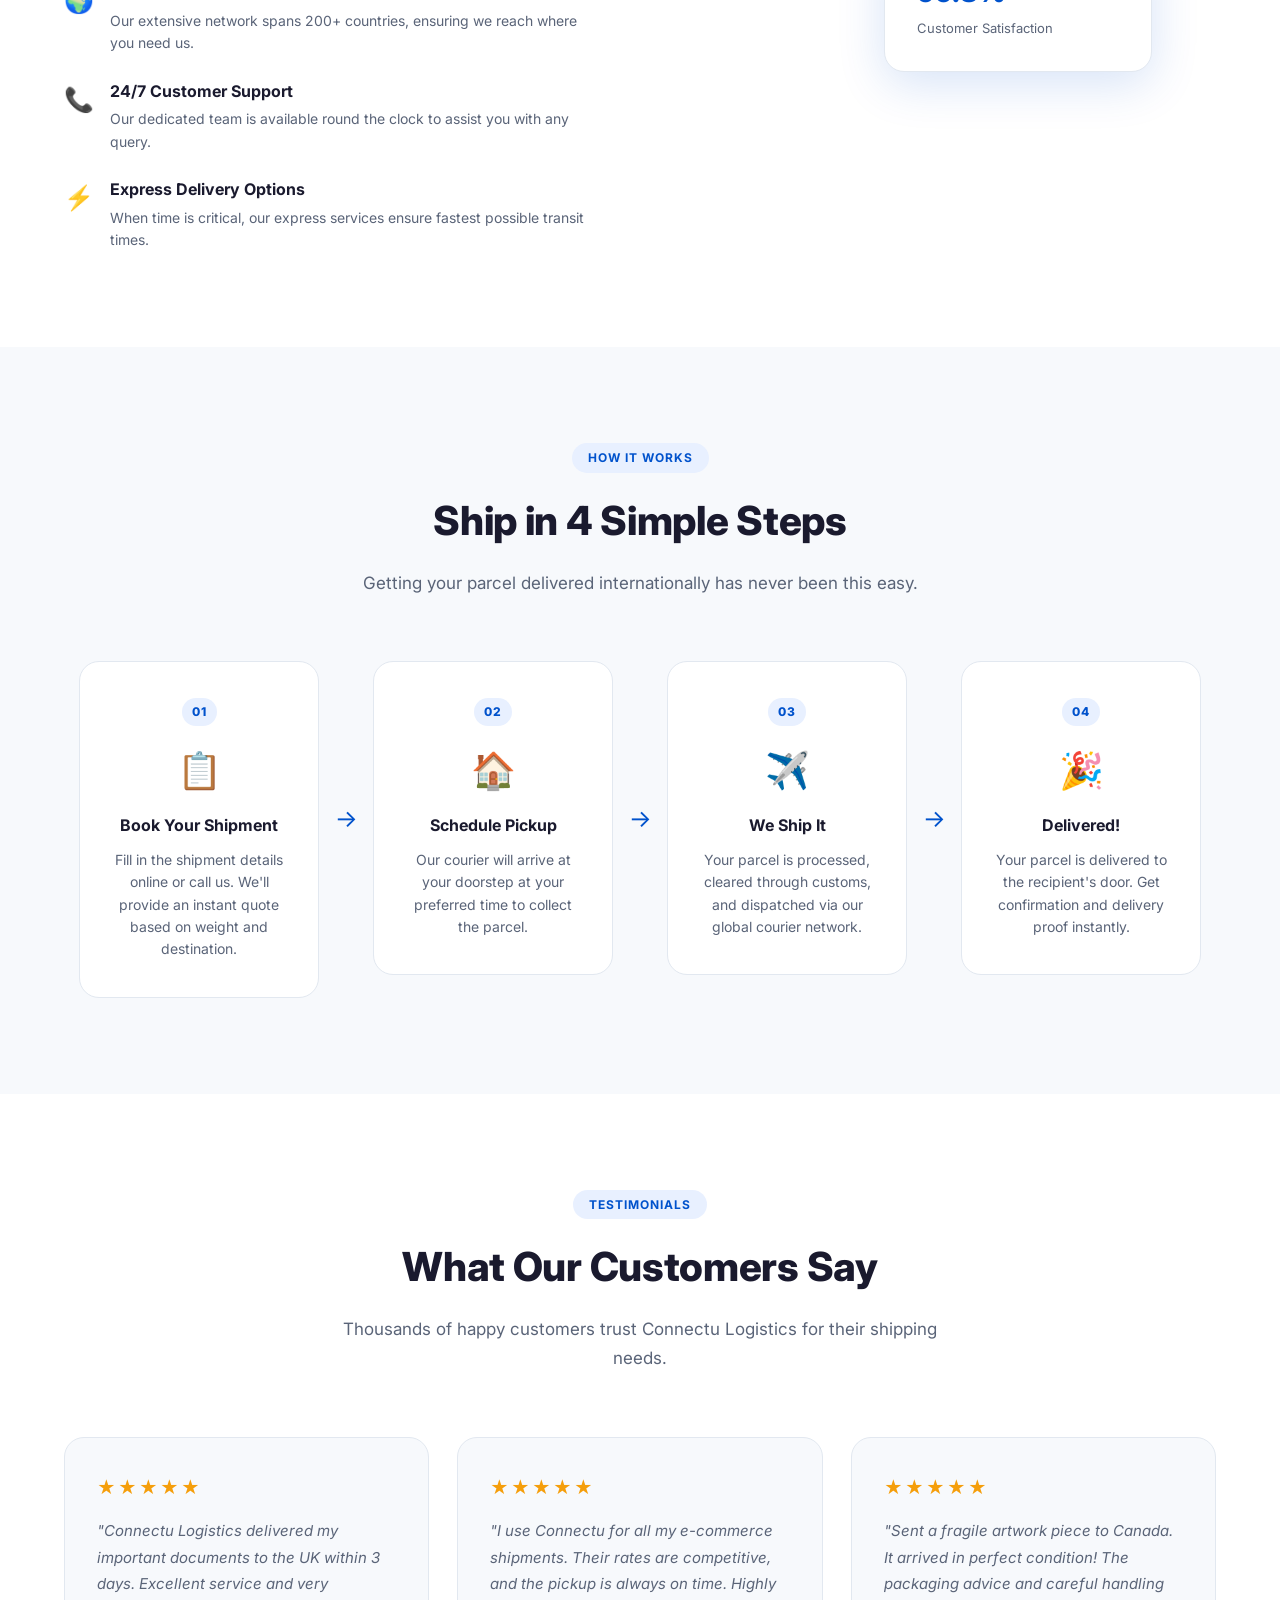
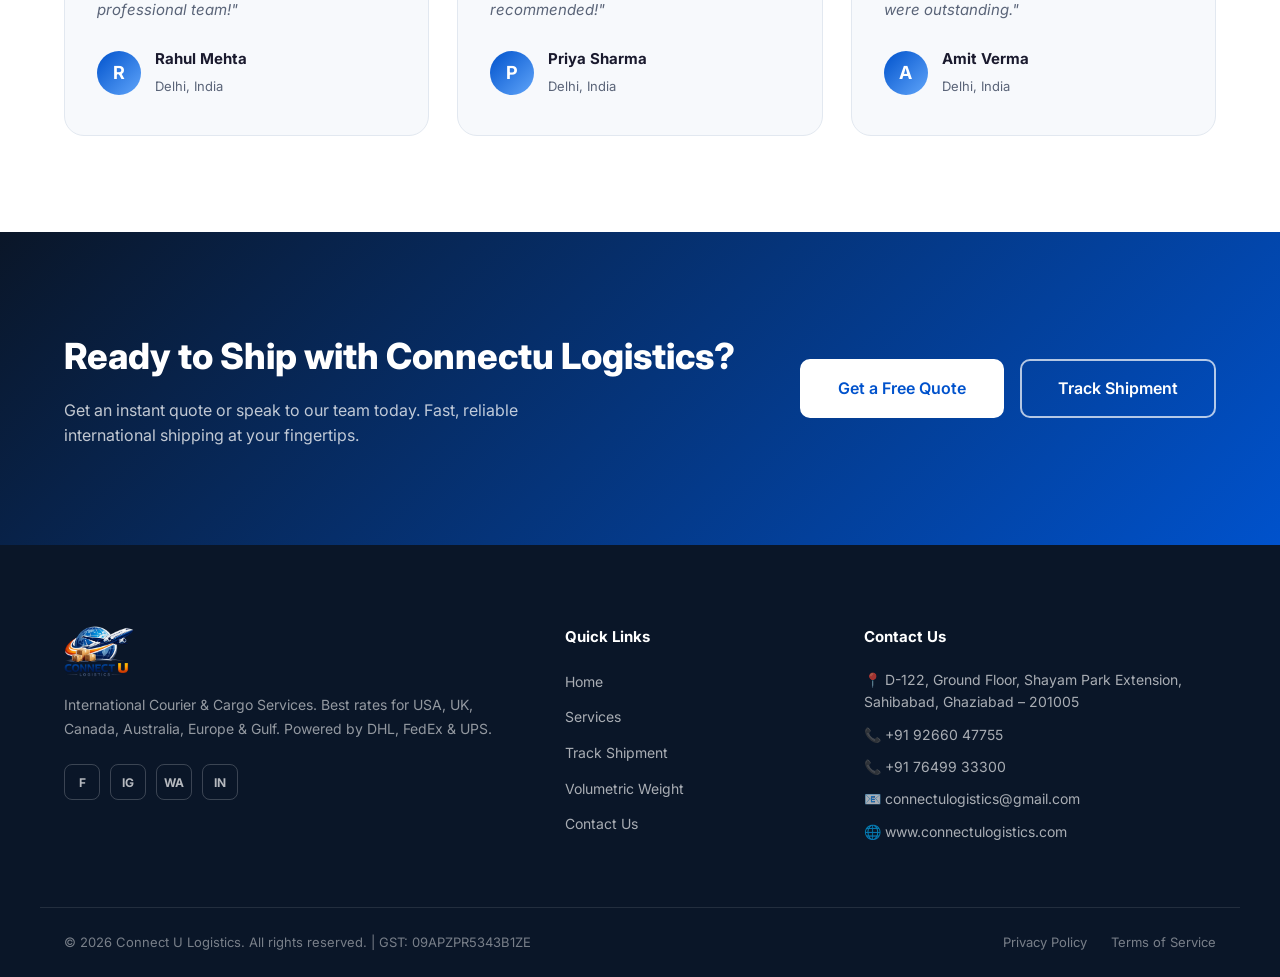
==== commit 1da2f973: "Update hero stats: 50K+ to 1K+ shipments, remove on-time delivery stat Co-Authored-By: Claude Sonnet" ====
--- a/index.html
+++ b/index.html
@@ -49,9 +49,7 @@
       <div class="hero-stats">
         <div class="stat"><span class="stat-num">200+</span><span class="stat-label">Countries Served</span></div>
         <div class="stat-divider"></div>
-        <div class="stat"><span class="stat-num">50K+</span><span class="stat-label">Shipments Delivered</span></div>
-        <div class="stat-divider"></div>
-        <div class="stat"><span class="stat-num">99.8%</span><span class="stat-label">On-Time Delivery</span></div>
+        <div class="stat"><span class="stat-num">1K+</span><span class="stat-label">Shipments Delivered</span></div>
         <div class="stat-divider"></div>
         <div class="stat"><span class="stat-num">24/7</span><span class="stat-label">Customer Support</span></div>
       </div>
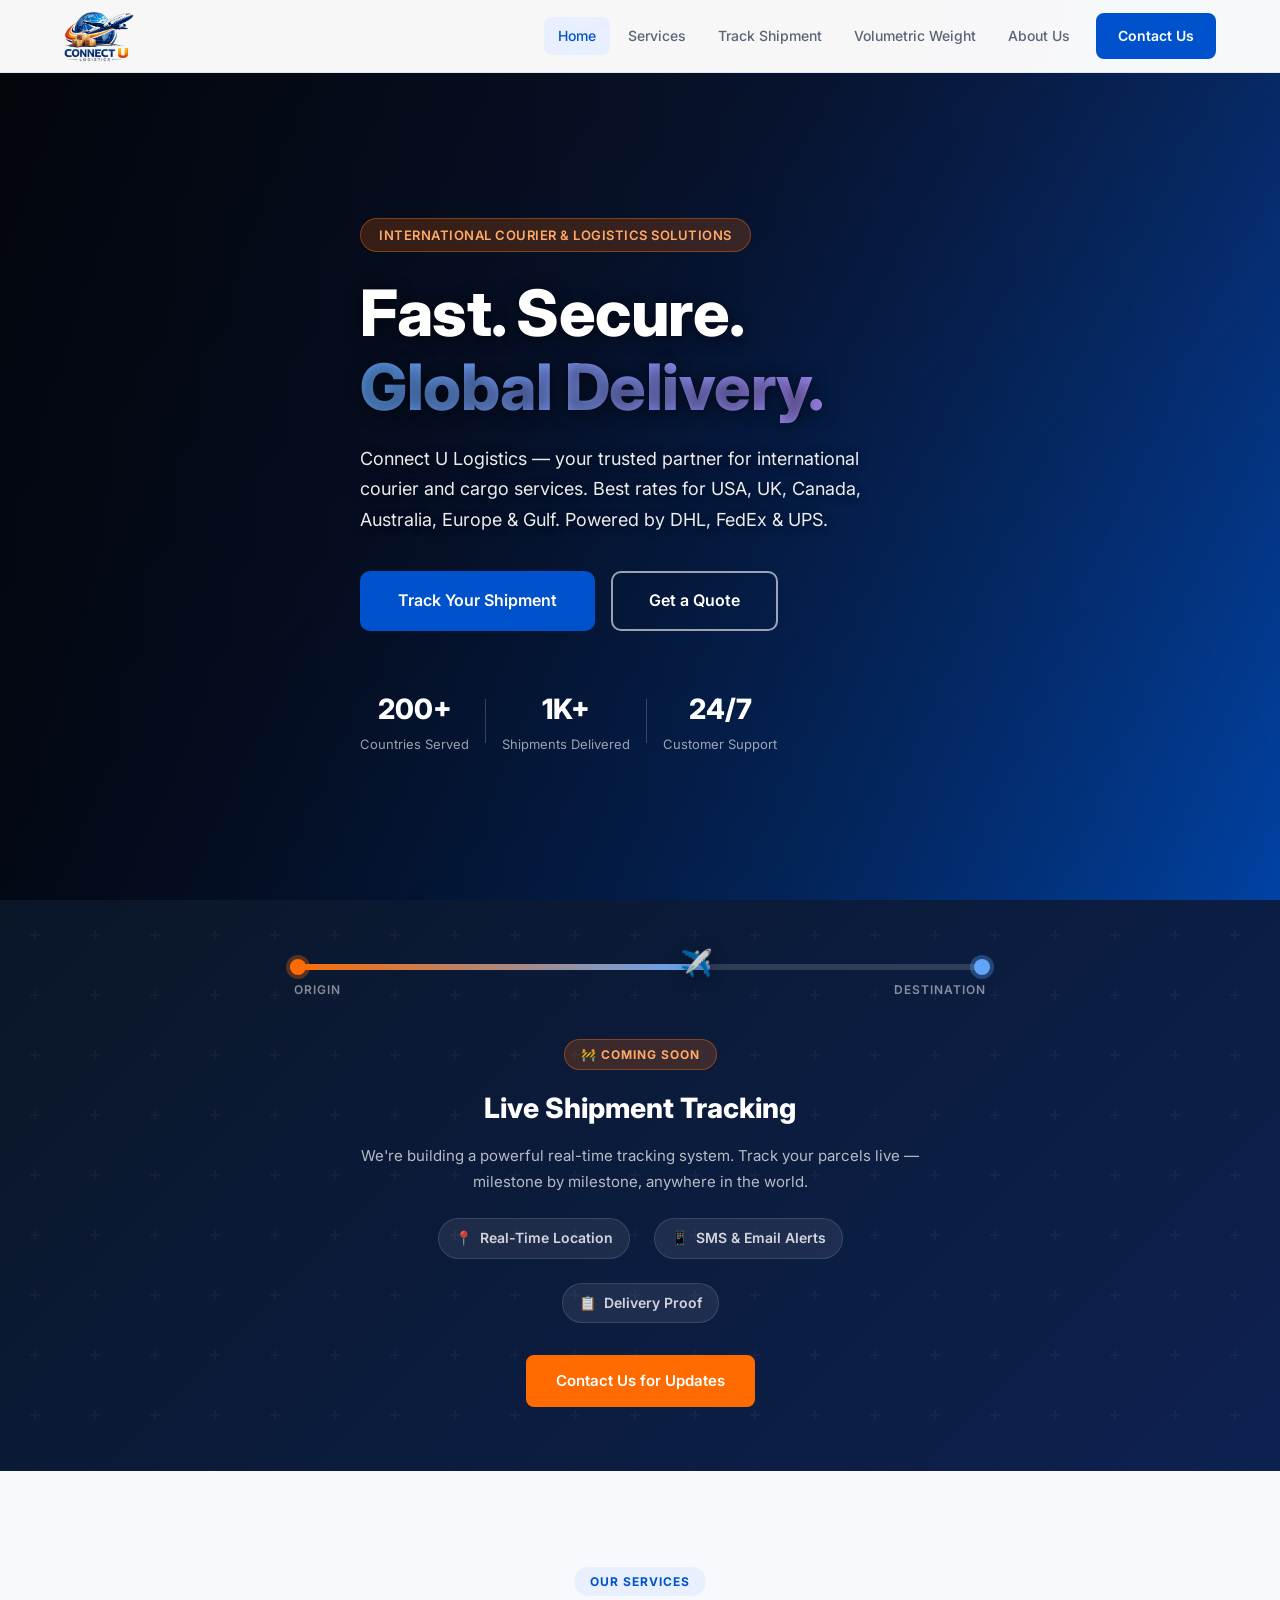
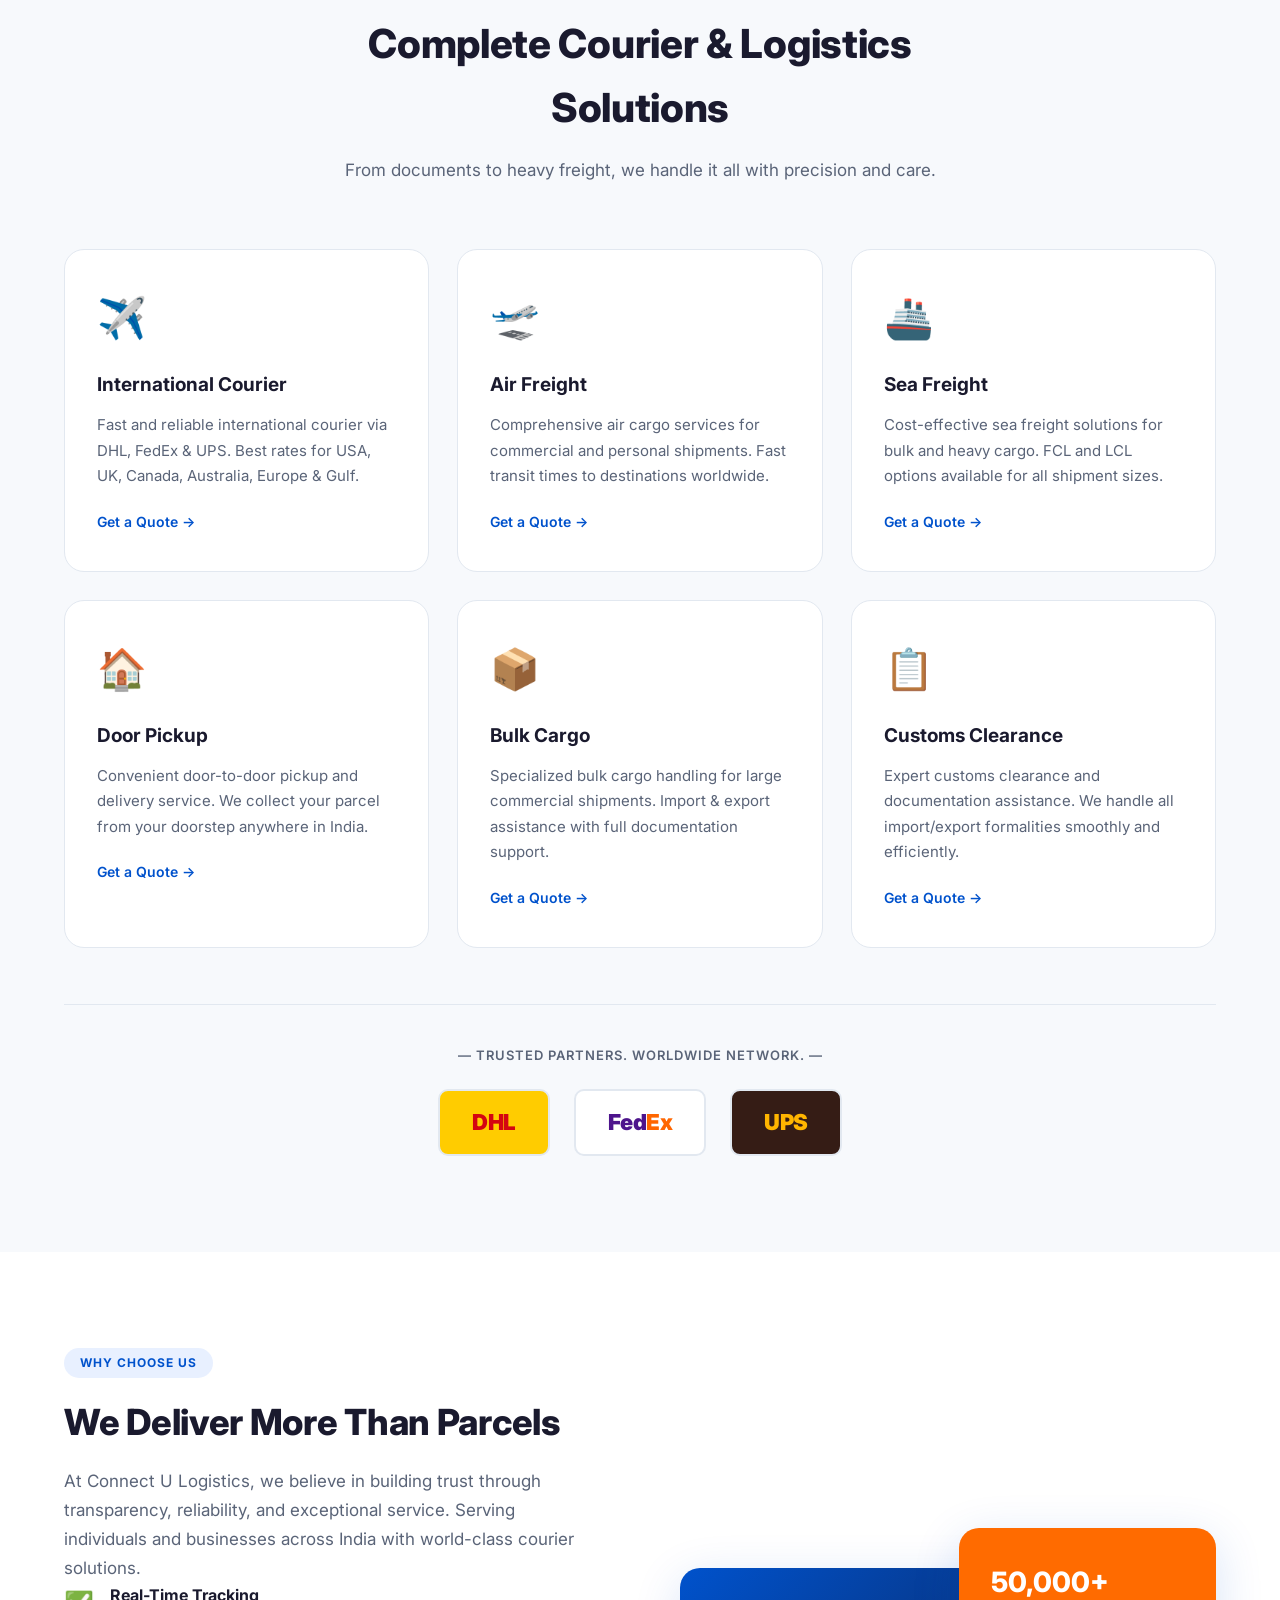
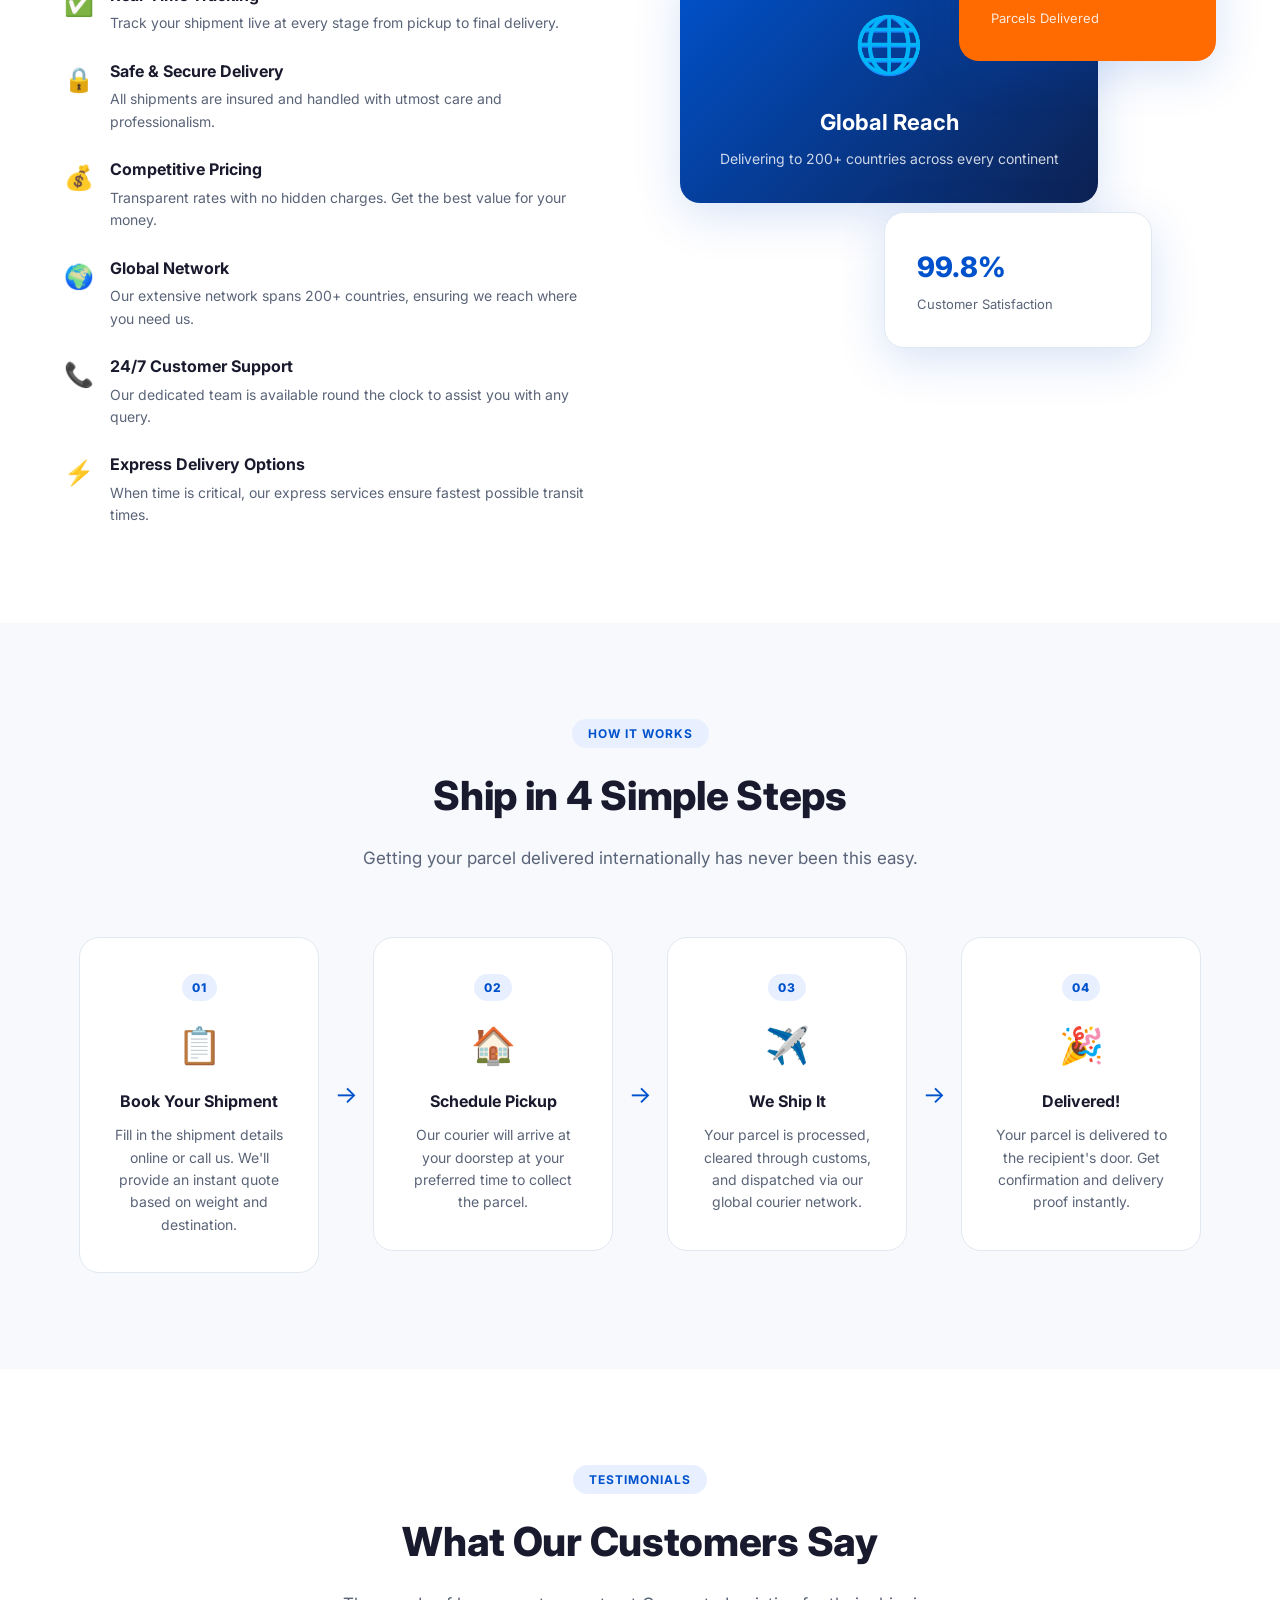
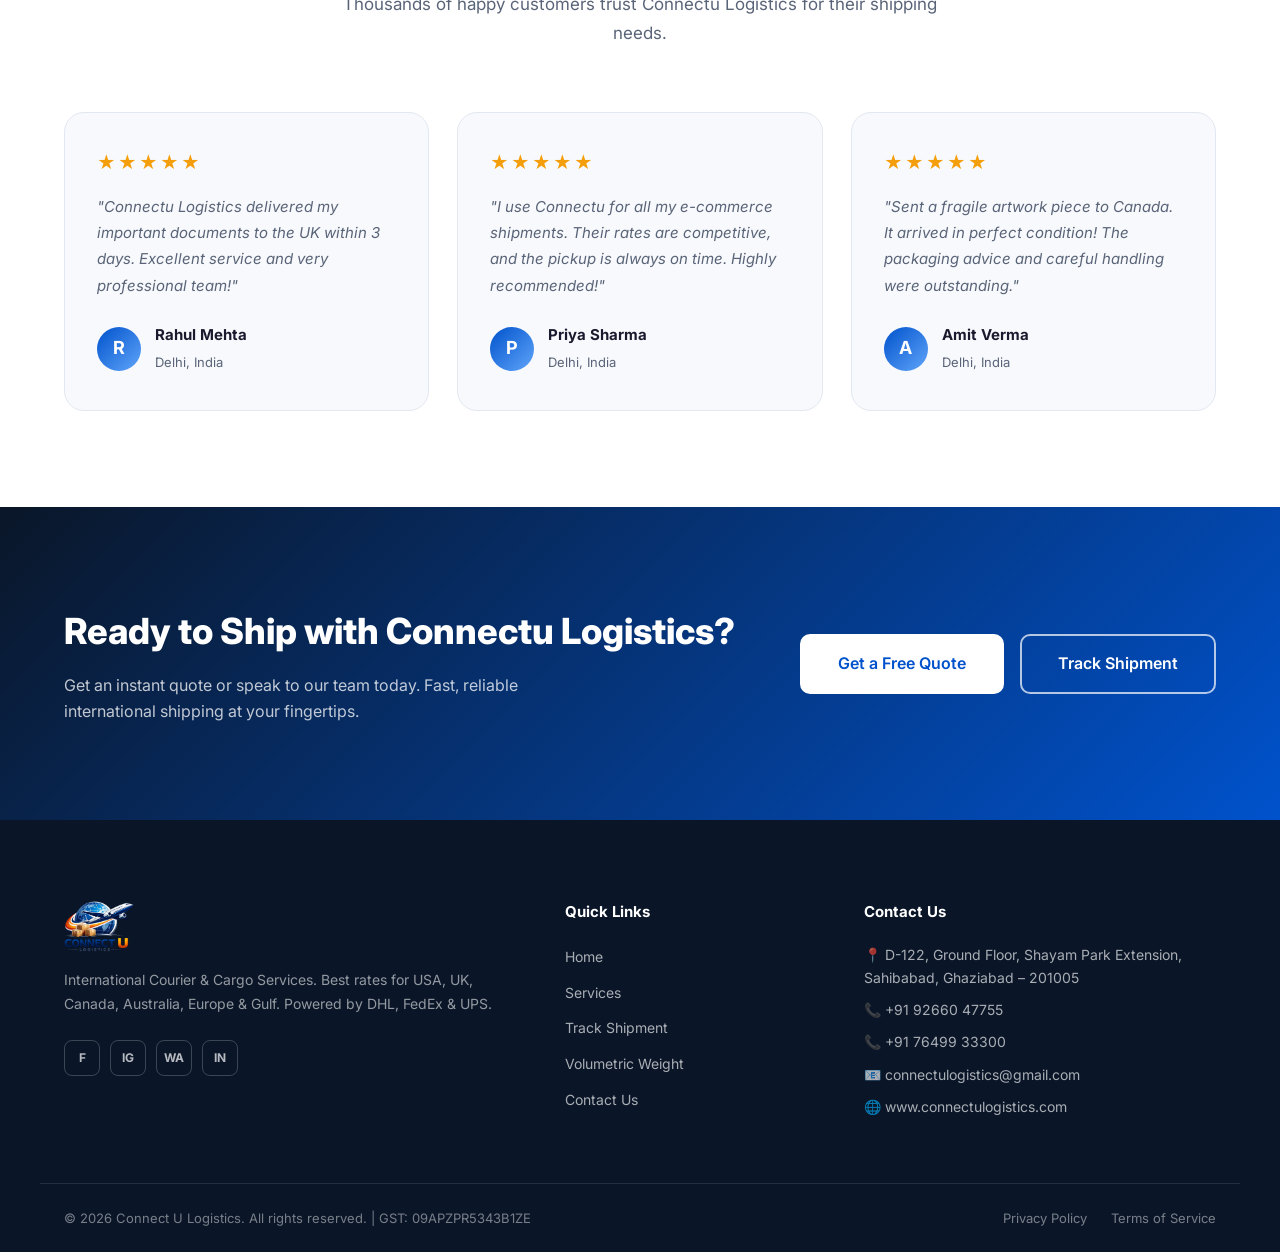
==== commit 224ca878: "Redesign tracking banner with animated plane journey and coming soon section Co-Authored-By: Claude " ====
--- a/index.html
+++ b/index.html
@@ -59,13 +59,35 @@
   <!-- ===== TRACK BANNER ===== -->
   <section class="track-banner">
     <div class="container">
-      <div class="track-card" style="justify-content:center; text-align:center; gap:16px; flex-direction:column; align-items:center;">
-        <div style="font-size:36px;">🚧</div>
-        <div>
-          <h2 style="margin-bottom:6px;">Tracking — Under Construction</h2>
-          <p style="color:rgba(255,255,255,0.75);">Our live tracking system is coming soon. Contact us directly for shipment updates.</p>
-        </div>
-        <a href="contact.html" class="btn" style="background:var(--accent); border-color:var(--accent); color:#fff; margin-top:4px;">Contact Us for Updates</a>
+      <div class="track-coming-soon">
+
+        <!-- Animated plane journey -->
+        <div class="journey-track">
+          <div class="journey-line">
+            <div class="journey-dot dot-start"></div>
+            <div class="journey-progress"></div>
+            <div class="journey-plane">✈️</div>
+            <div class="journey-dot dot-end"></div>
+          </div>
+          <div class="journey-labels">
+            <span>Origin</span>
+            <span>Destination</span>
+          </div>
+        </div>
+
+        <!-- Text -->
+        <div class="coming-soon-text">
+          <div class="coming-soon-badge">🚧 Coming Soon</div>
+          <h2>Live Shipment Tracking</h2>
+          <p>We're building a powerful real-time tracking system. Track your parcels live — milestone by milestone, anywhere in the world.</p>
+          <div class="coming-soon-features">
+            <div class="cs-feature"><span>📍</span> Real-Time Location</div>
+            <div class="cs-feature"><span>📱</span> SMS & Email Alerts</div>
+            <div class="cs-feature"><span>📋</span> Delivery Proof</div>
+          </div>
+          <a href="contact.html" class="btn" style="background:var(--accent); border-color:var(--accent); color:#fff; margin-top:8px;">Contact Us for Updates</a>
+        </div>
+
       </div>
     </div>
   </section>
--- a/style.css
+++ b/style.css
@@ -236,29 +236,130 @@
 .stat-divider { width: 1px; height: 44px; background: rgba(255,255,255,0.2); flex-shrink: 0; }
 
 /* ===== TRACK BANNER ===== */
-.track-banner { background: var(--primary); padding: 0; }
-.track-card {
-  display: flex;
-  align-items: center;
+.track-banner { background: linear-gradient(135deg, #0a1628 0%, #0d2151 100%); padding: 64px 0; overflow: hidden; position: relative; }
+.track-banner::before {
+  content: '';
+  position: absolute;
+  inset: 0;
+  background: url("data:image/svg+xml,%3Csvg width='60' height='60' viewBox='0 0 60 60' xmlns='http://www.w3.org/2000/svg'%3E%3Cg fill='none'%3E%3Cg fill='%23ffffff' fill-opacity='0.03'%3E%3Cpath d='M36 34v-4h-2v4h-4v2h4v4h2v-4h4v-2h-4z'/%3E%3C/g%3E%3C/g%3E%3C/svg%3E");
+}
+
+/* Coming soon layout */
+.track-coming-soon {
+  position: relative;
+  z-index: 1;
+  display: flex;
+  flex-direction: column;
+  align-items: center;
+  gap: 40px;
+}
+
+/* Journey animation */
+.journey-track { width: 100%; max-width: 700px; }
+.journey-line {
+  position: relative;
+  height: 6px;
+  background: rgba(255,255,255,0.15);
+  border-radius: 50px;
+  margin-bottom: 10px;
+}
+.journey-dot {
+  position: absolute;
+  top: 50%;
+  transform: translateY(-50%);
+  width: 16px; height: 16px;
+  border-radius: 50%;
+  background: var(--accent);
+  box-shadow: 0 0 0 4px rgba(255,107,0,0.3);
+}
+.dot-start { left: 0; }
+.dot-end { right: 0; background: #60a5fa; box-shadow: 0 0 0 4px rgba(96,165,250,0.3); }
+.journey-progress {
+  position: absolute;
+  top: 0; left: 0;
+  height: 100%;
+  width: 60%;
+  background: linear-gradient(90deg, var(--accent), #60a5fa);
+  border-radius: 50px;
+  animation: progress-pulse 2.5s ease-in-out infinite alternate;
+}
+.journey-plane {
+  position: absolute;
+  top: 50%;
+  left: 58%;
+  transform: translate(-50%, -60%);
+  font-size: 26px;
+  animation: fly 2.5s ease-in-out infinite alternate;
+  filter: drop-shadow(0 4px 8px rgba(0,0,0,0.4));
+}
+.journey-labels {
+  display: flex;
   justify-content: space-between;
-  gap: 32px;
-  padding: 40px 48px;
+  font-size: 12px;
+  color: rgba(255,255,255,0.5);
+  font-weight: 600;
+  letter-spacing: 1px;
+  text-transform: uppercase;
+  padding: 0 4px;
+}
+
+@keyframes fly {
+  0%   { left: 10%; }
+  100% { left: 88%; }
+}
+@keyframes progress-pulse {
+  0%   { width: 8%; }
+  100% { width: 88%; }
+}
+
+/* Coming soon text */
+.coming-soon-text { text-align: center; max-width: 580px; }
+.coming-soon-badge {
+  display: inline-block;
+  background: rgba(255,107,0,0.2);
+  color: #ffaa66;
+  border: 1px solid rgba(255,107,0,0.4);
+  padding: 5px 16px;
+  border-radius: 50px;
+  font-size: 12px;
+  font-weight: 700;
+  letter-spacing: 1px;
+  text-transform: uppercase;
+  margin-bottom: 16px;
+  animation: badge-glow 2s ease-in-out infinite alternate;
+}
+@keyframes badge-glow {
+  0%   { box-shadow: 0 0 0px rgba(255,107,0,0); }
+  100% { box-shadow: 0 0 16px rgba(255,107,0,0.5); }
+}
+.coming-soon-text h2 { font-size: 28px; font-weight: 800; color: var(--white); margin-bottom: 12px; }
+.coming-soon-text p { font-size: 15px; color: rgba(255,255,255,0.7); line-height: 1.7; margin-bottom: 24px; }
+.coming-soon-features {
+  display: flex;
+  justify-content: center;
+  gap: 24px;
   flex-wrap: wrap;
-}
+  margin-bottom: 24px;
+}
+.cs-feature {
+  display: flex;
+  align-items: center;
+  gap: 8px;
+  font-size: 14px;
+  font-weight: 600;
+  color: rgba(255,255,255,0.8);
+  background: rgba(255,255,255,0.08);
+  border: 1px solid rgba(255,255,255,0.12);
+  padding: 8px 16px;
+  border-radius: 50px;
+}
+
+/* Old track card styles kept for reference */
+.track-card { display: flex; align-items: center; justify-content: space-between; gap: 32px; padding: 40px 48px; flex-wrap: wrap; }
 .track-card-text h2 { color: var(--white); font-size: 22px; margin-bottom: 4px; }
 .track-card-text p { color: rgba(255,255,255,0.75); font-size: 15px; }
 .track-form { display: flex; gap: 12px; flex: 1; min-width: 280px; max-width: 520px; }
-.track-input {
-  flex: 1;
-  padding: 14px 20px;
-  border-radius: 8px;
-  border: 2px solid rgba(255,255,255,0.25);
-  background: rgba(255,255,255,0.12);
-  color: var(--white);
-  font-size: 15px;
-  transition: all var(--transition);
-  outline: none;
-}
+.track-input { flex: 1; padding: 14px 20px; border-radius: 8px; border: 2px solid rgba(255,255,255,0.25); background: rgba(255,255,255,0.12); color: var(--white); font-size: 15px; transition: all var(--transition); outline: none; }
 .track-input::placeholder { color: rgba(255,255,255,0.55); }
 .track-input:focus { border-color: var(--white); background: rgba(255,255,255,0.18); }
 .track-form .btn-primary { background: var(--accent); border-color: var(--accent); flex-shrink: 0; }
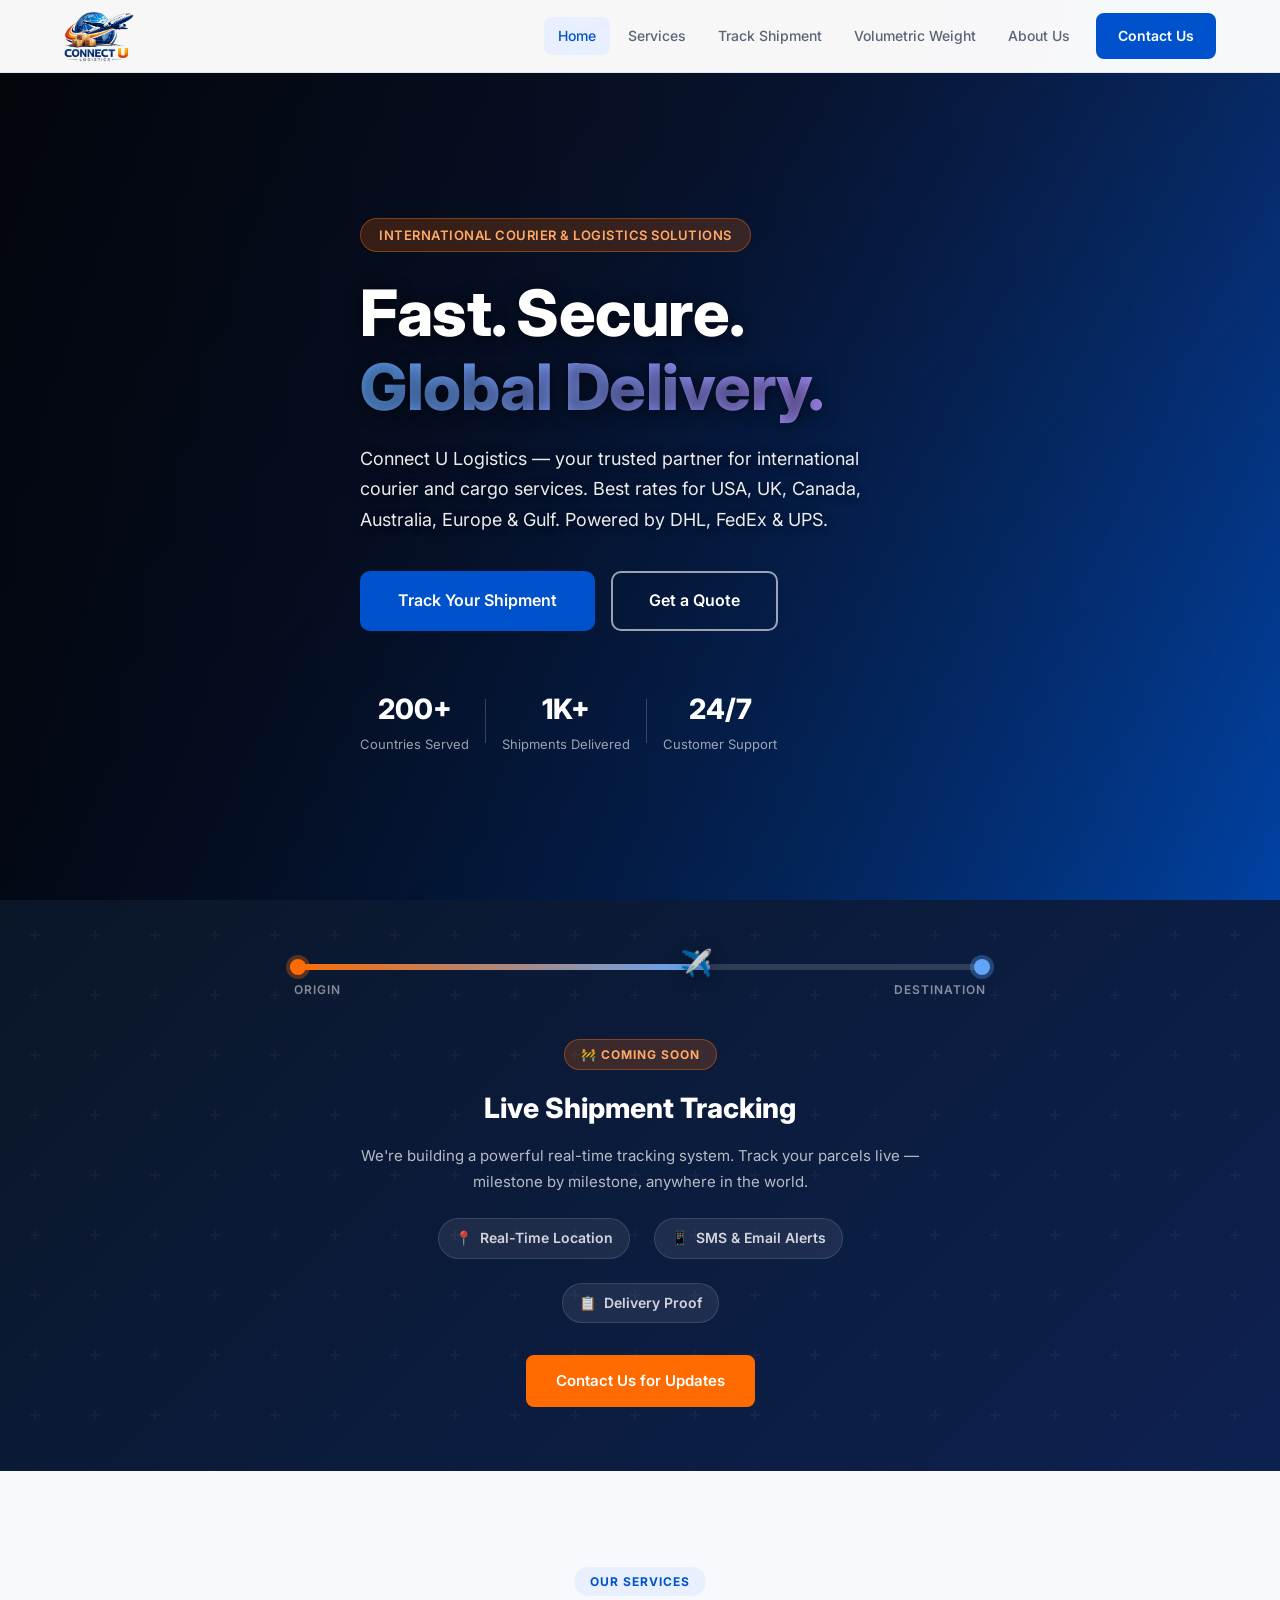
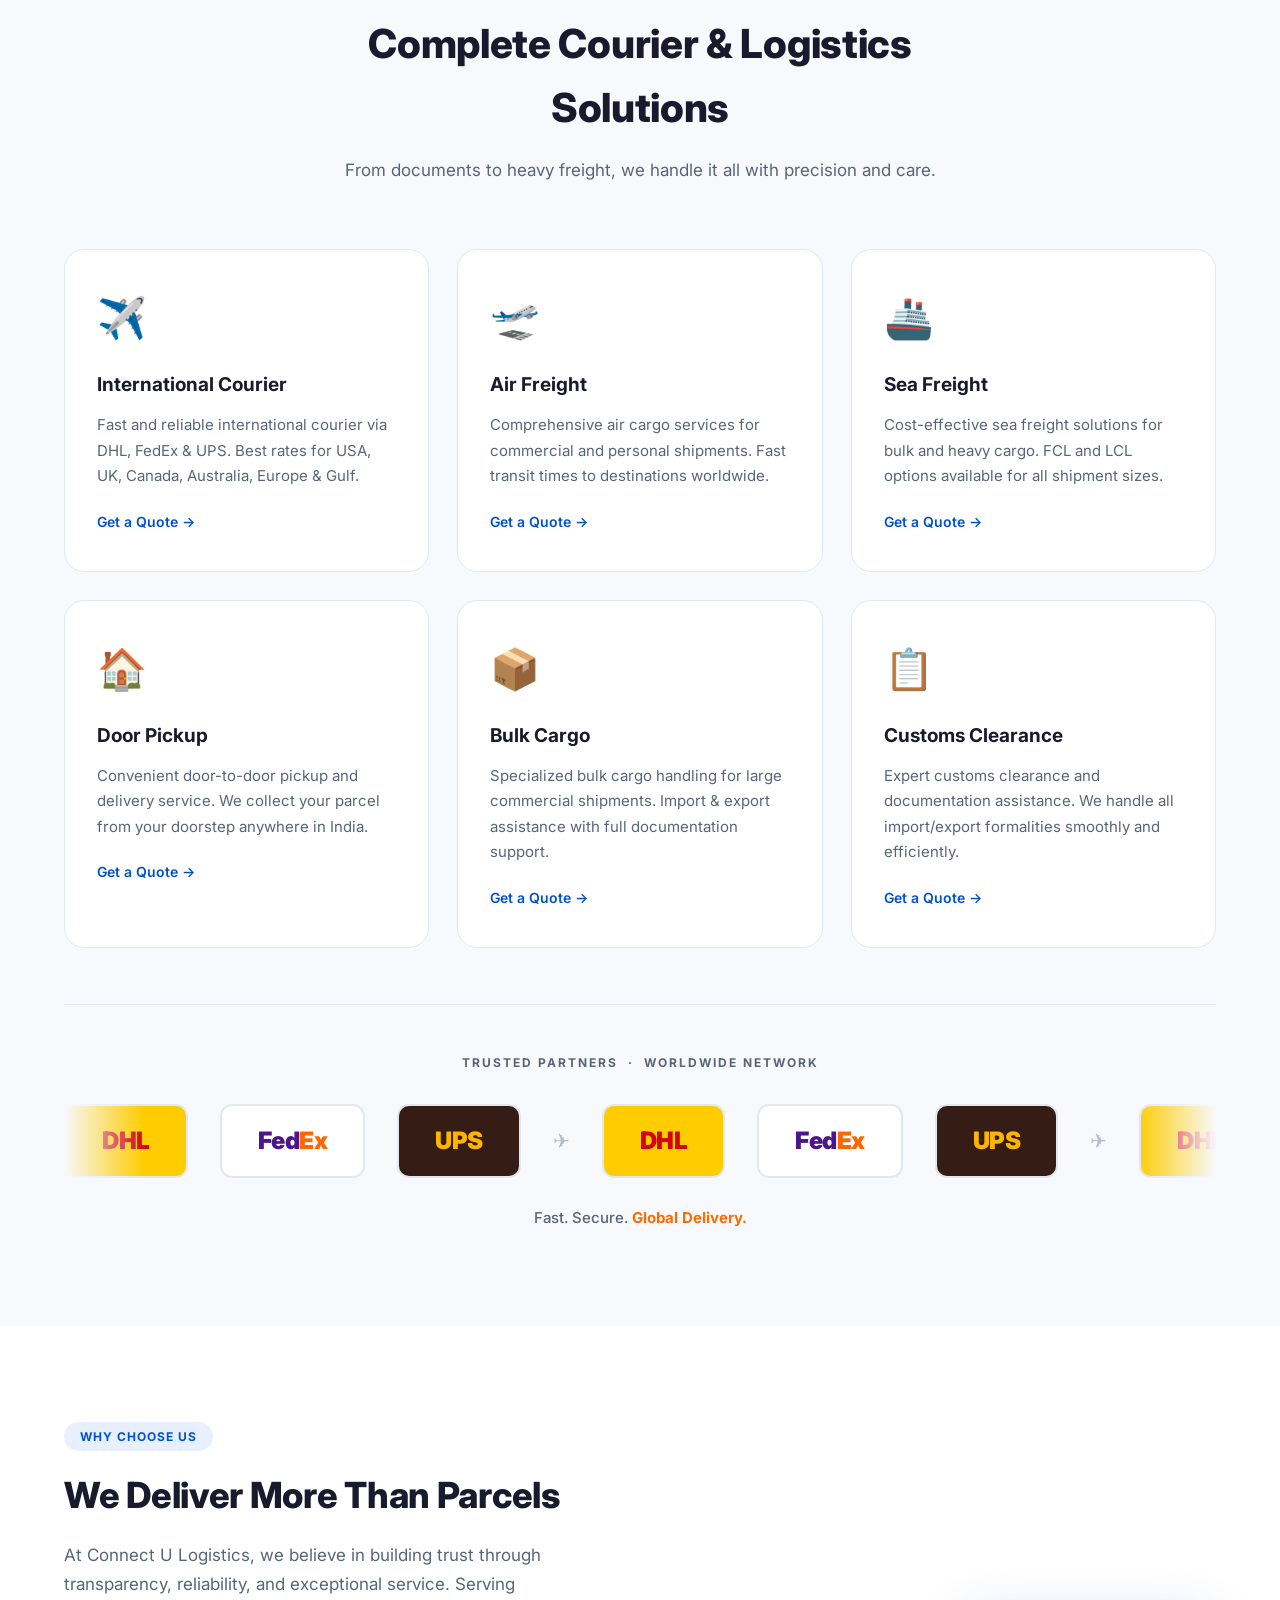
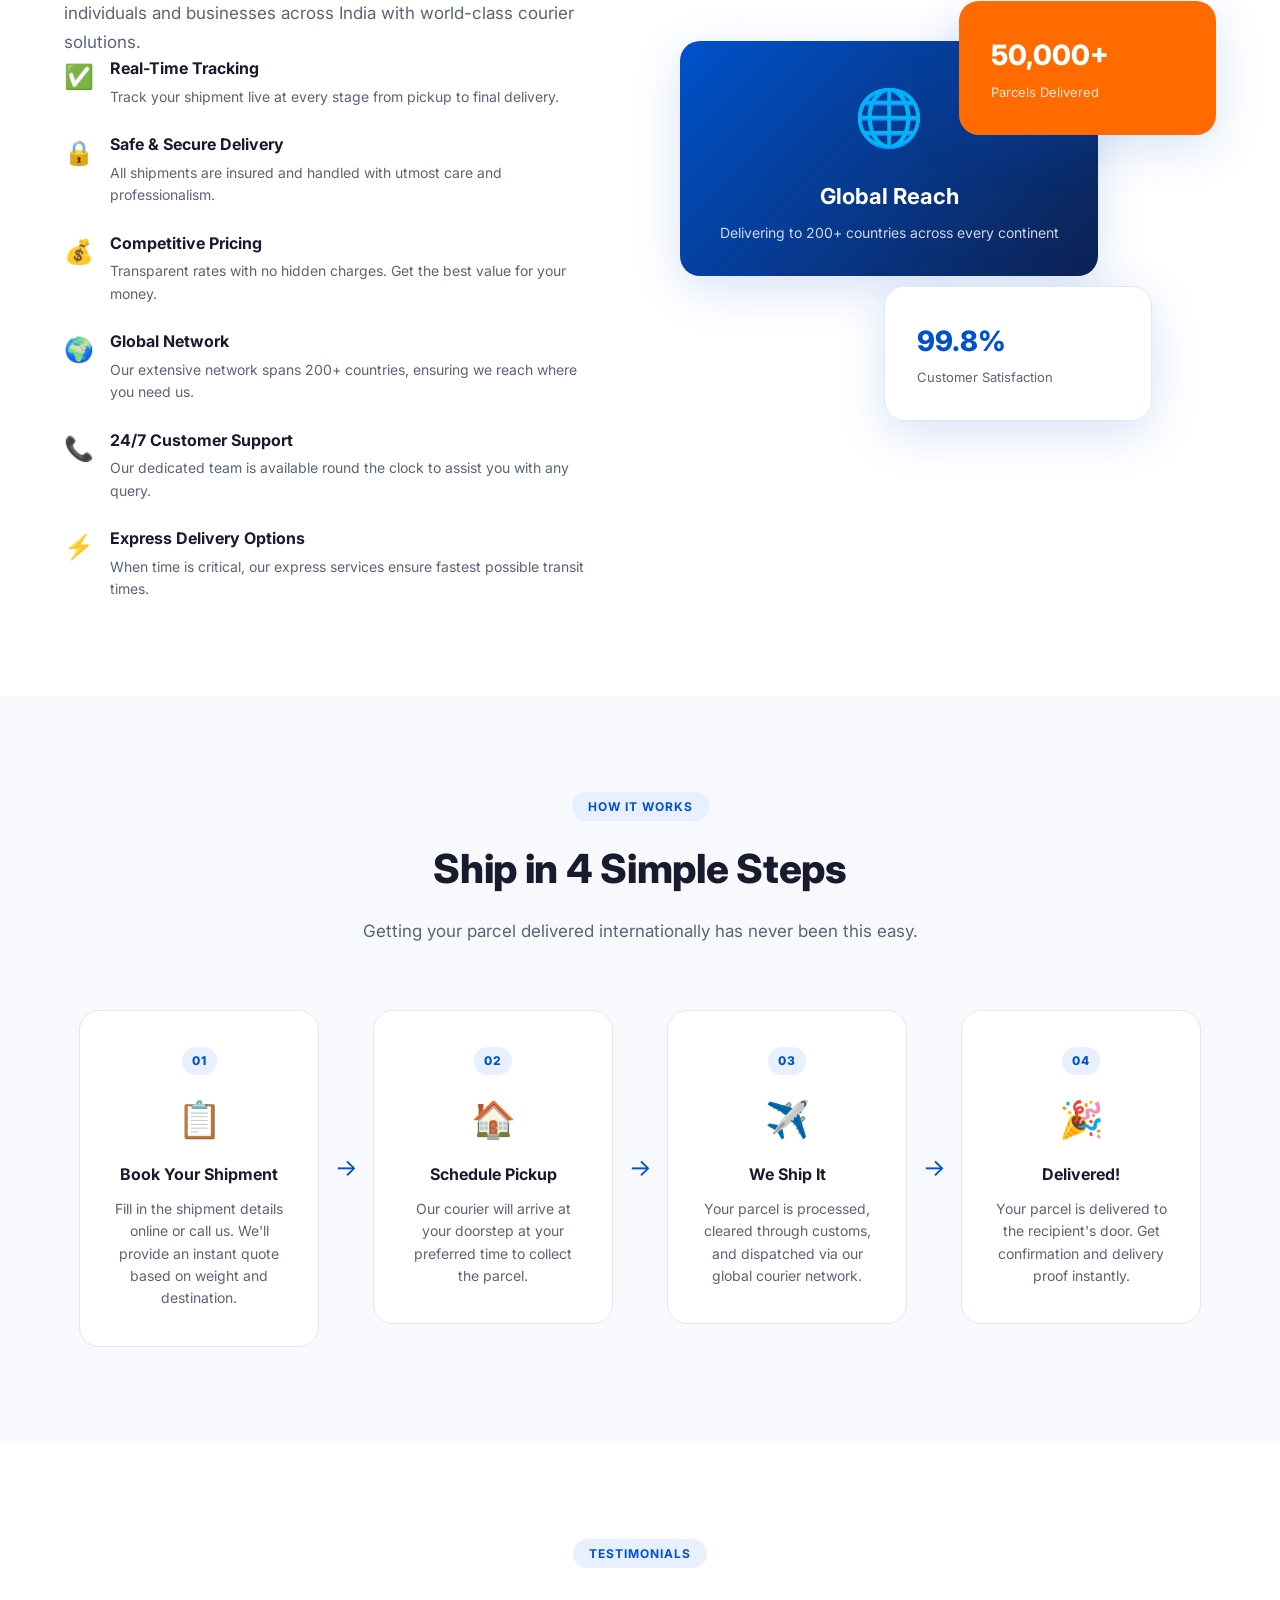
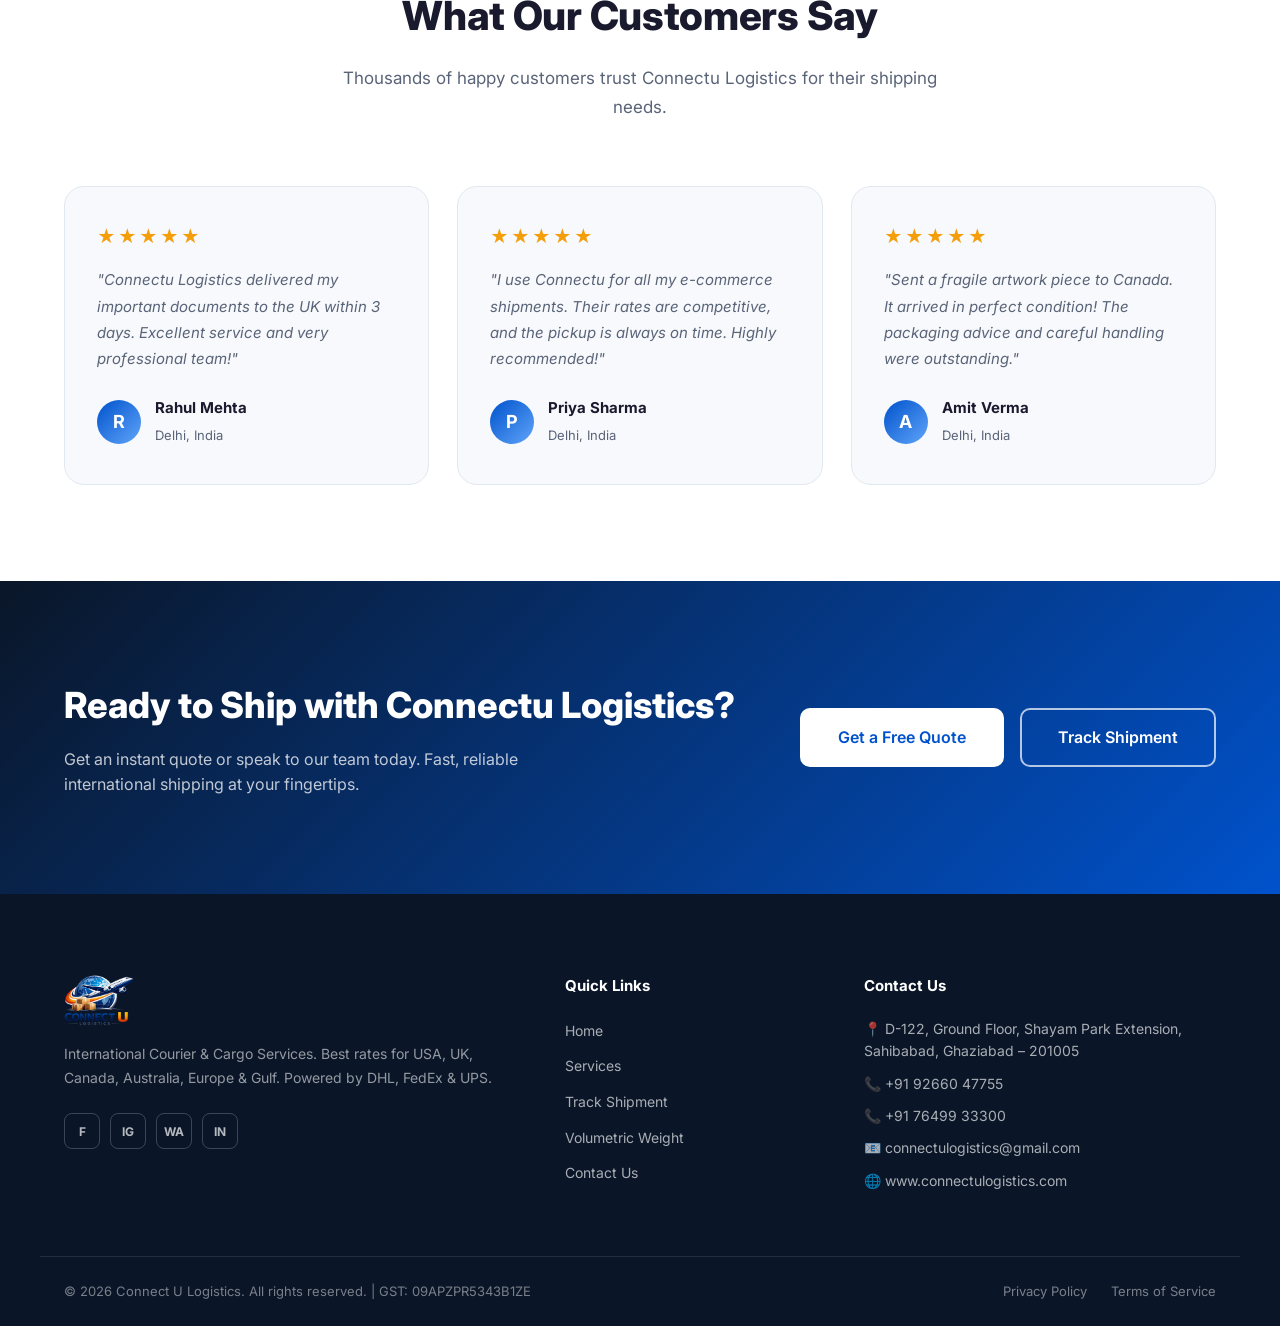
==== commit 3eccdce1: "Animate partners section with infinite marquee scroll and hover effects Co-Authored-By: Claude Sonne" ====
--- a/index.html
+++ b/index.html
@@ -140,13 +140,26 @@
       </div>
 
       <!-- Partners -->
+      <!-- Partners Section -->
       <div class="partners-bar">
-        <p class="partners-label">— Trusted Partners. Worldwide Network. —</p>
-        <div class="partners-logos">
-          <div class="partner-badge dhl">DHL</div>
-          <div class="partner-badge fedex">Fed<span>Ex</span></div>
-          <div class="partner-badge ups">UPS</div>
-        </div>
+        <p class="partners-label">Trusted Partners &nbsp;·&nbsp; Worldwide Network</p>
+        <div class="partners-marquee-wrapper">
+          <div class="partners-marquee">
+            <div class="partner-badge dhl">DHL</div>
+            <div class="partner-badge fedex">Fed<span>Ex</span></div>
+            <div class="partner-badge ups">UPS</div>
+            <div class="partner-divider">✈</div>
+            <div class="partner-badge dhl">DHL</div>
+            <div class="partner-badge fedex">Fed<span>Ex</span></div>
+            <div class="partner-badge ups">UPS</div>
+            <div class="partner-divider">✈</div>
+            <div class="partner-badge dhl">DHL</div>
+            <div class="partner-badge fedex">Fed<span>Ex</span></div>
+            <div class="partner-badge ups">UPS</div>
+            <div class="partner-divider">✈</div>
+          </div>
+        </div>
+        <p class="partners-sub">Fast. Secure. <span style="color:var(--accent); font-weight:700;">Global Delivery.</span></p>
       </div>
     </div>
   </section>
--- a/style.css
+++ b/style.css
@@ -109,21 +109,75 @@
 .logo-white .logo-accent { color: var(--white); }
 
 /* Partners bar */
-.partners-bar { text-align: center; margin-top: 56px; padding-top: 40px; border-top: 1px solid var(--border); }
-.partners-label { font-size: 13px; font-weight: 600; color: var(--text-muted); letter-spacing: 1px; text-transform: uppercase; margin-bottom: 24px; }
-.partners-logos { display: flex; align-items: center; justify-content: center; gap: 24px; flex-wrap: wrap; }
+.partners-bar {
+  text-align: center;
+  margin-top: 56px;
+  padding: 48px 0 0;
+  border-top: 1px solid var(--border);
+}
+.partners-label {
+  font-size: 12px;
+  font-weight: 700;
+  color: var(--text-muted);
+  letter-spacing: 2px;
+  text-transform: uppercase;
+  margin-bottom: 32px;
+}
+.partners-sub {
+  font-size: 15px;
+  color: var(--text-muted);
+  margin-top: 28px;
+  font-weight: 500;
+}
+
+/* Marquee */
+.partners-marquee-wrapper {
+  overflow: hidden;
+  width: 100%;
+  position: relative;
+}
+.partners-marquee-wrapper::before,
+.partners-marquee-wrapper::after {
+  content: '';
+  position: absolute;
+  top: 0; bottom: 0;
+  width: 80px;
+  z-index: 2;
+}
+.partners-marquee-wrapper::before { left: 0; background: linear-gradient(to right, var(--bg-soft), transparent); }
+.partners-marquee-wrapper::after  { right: 0; background: linear-gradient(to left, var(--bg-soft), transparent); }
+
+.partners-marquee {
+  display: flex;
+  align-items: center;
+  gap: 32px;
+  width: max-content;
+  animation: marquee-scroll 8s linear infinite;
+}
+.partners-marquee:hover { animation-play-state: paused; }
+
+@keyframes marquee-scroll {
+  0%   { transform: translateX(0); }
+  100% { transform: translateX(-33.33%); }
+}
+
 .partner-badge {
-  padding: 14px 32px;
-  border-radius: 10px;
-  font-size: 22px;
+  padding: 16px 36px;
+  border-radius: 12px;
+  font-size: 24px;
   font-weight: 900;
   letter-spacing: -0.5px;
   border: 2px solid var(--border);
-}
+  flex-shrink: 0;
+  transition: transform 0.2s ease, box-shadow 0.2s ease;
+  cursor: default;
+}
+.partner-badge:hover { transform: translateY(-4px) scale(1.05); box-shadow: var(--shadow-lg); }
 .partner-badge.dhl { background: #FFCC00; color: #D40511; }
 .partner-badge.fedex { background: #fff; color: #4D148C; }
 .partner-badge.fedex span { color: #FF6600; }
 .partner-badge.ups { background: #351C15; color: #FFB500; }
+.partner-divider { font-size: 20px; color: var(--text-muted); flex-shrink: 0; opacity: 0.4; }
 
 /* Nav */
 .nav {
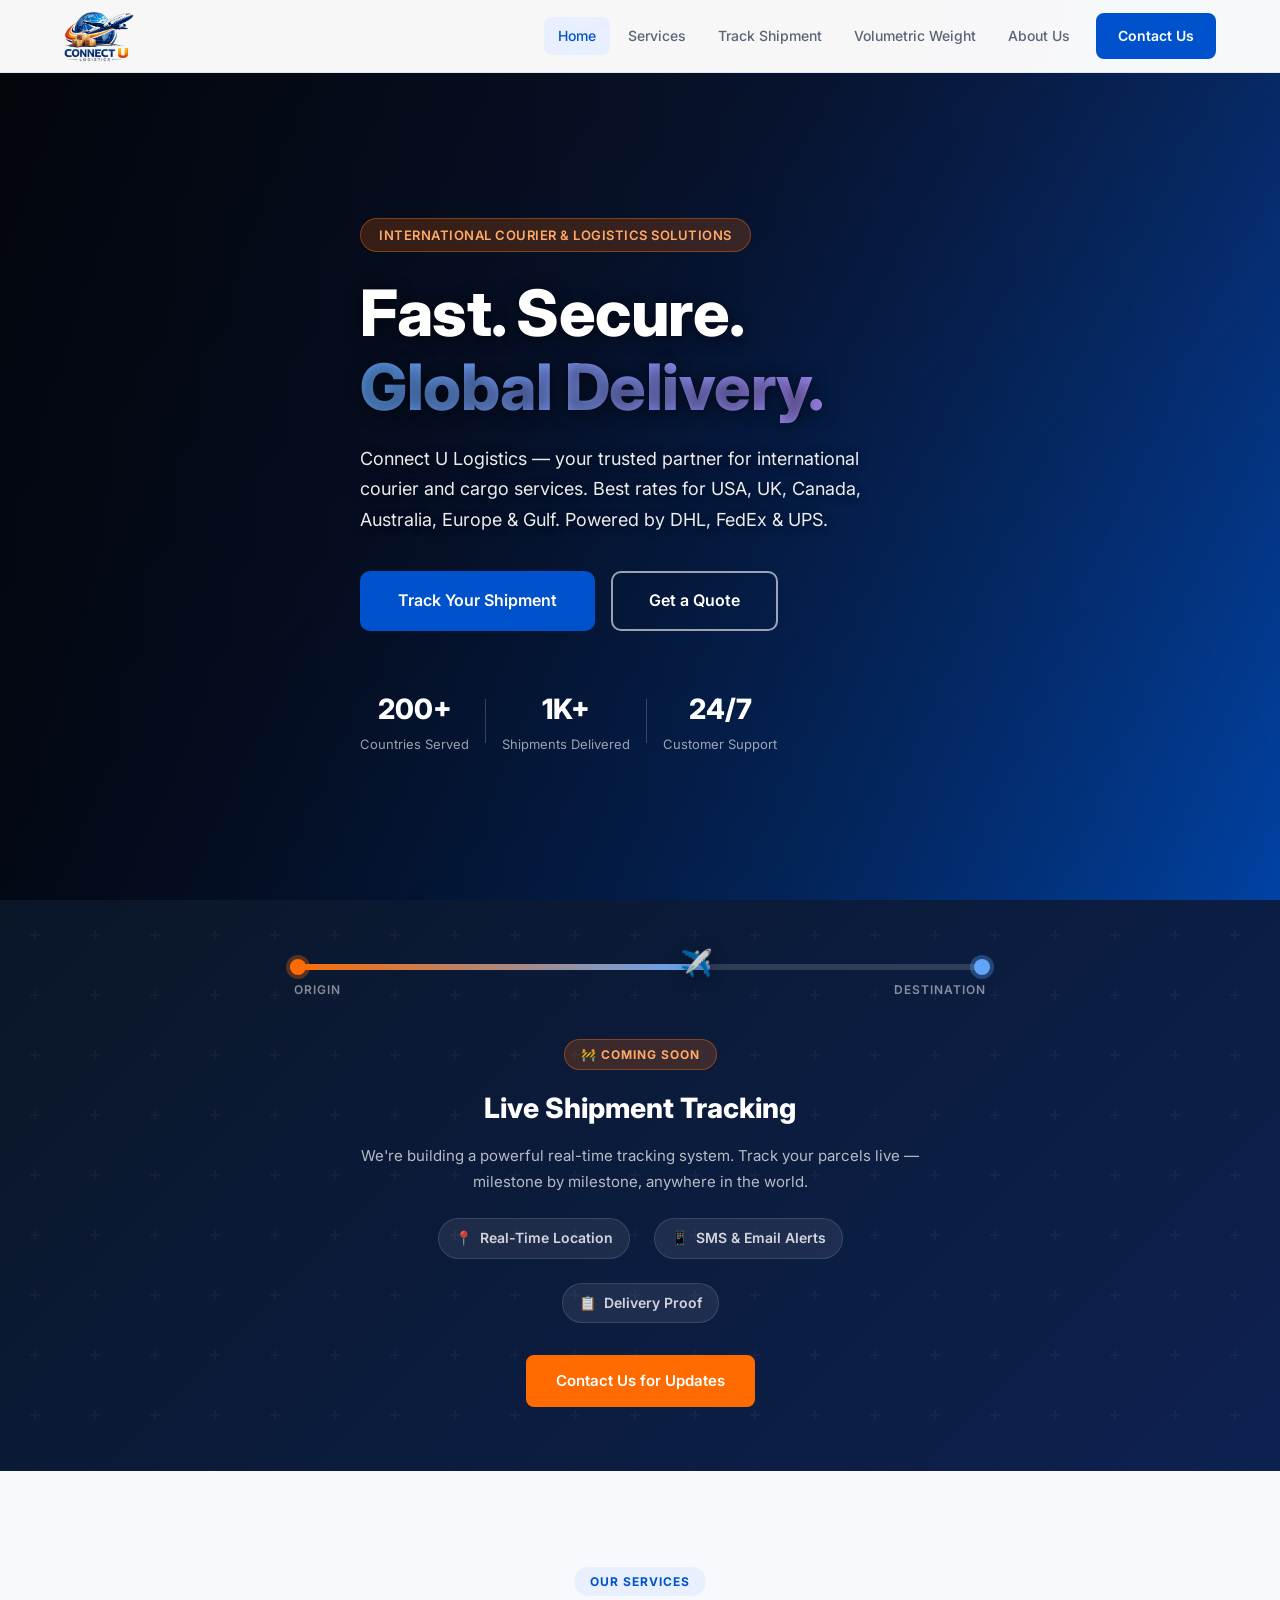
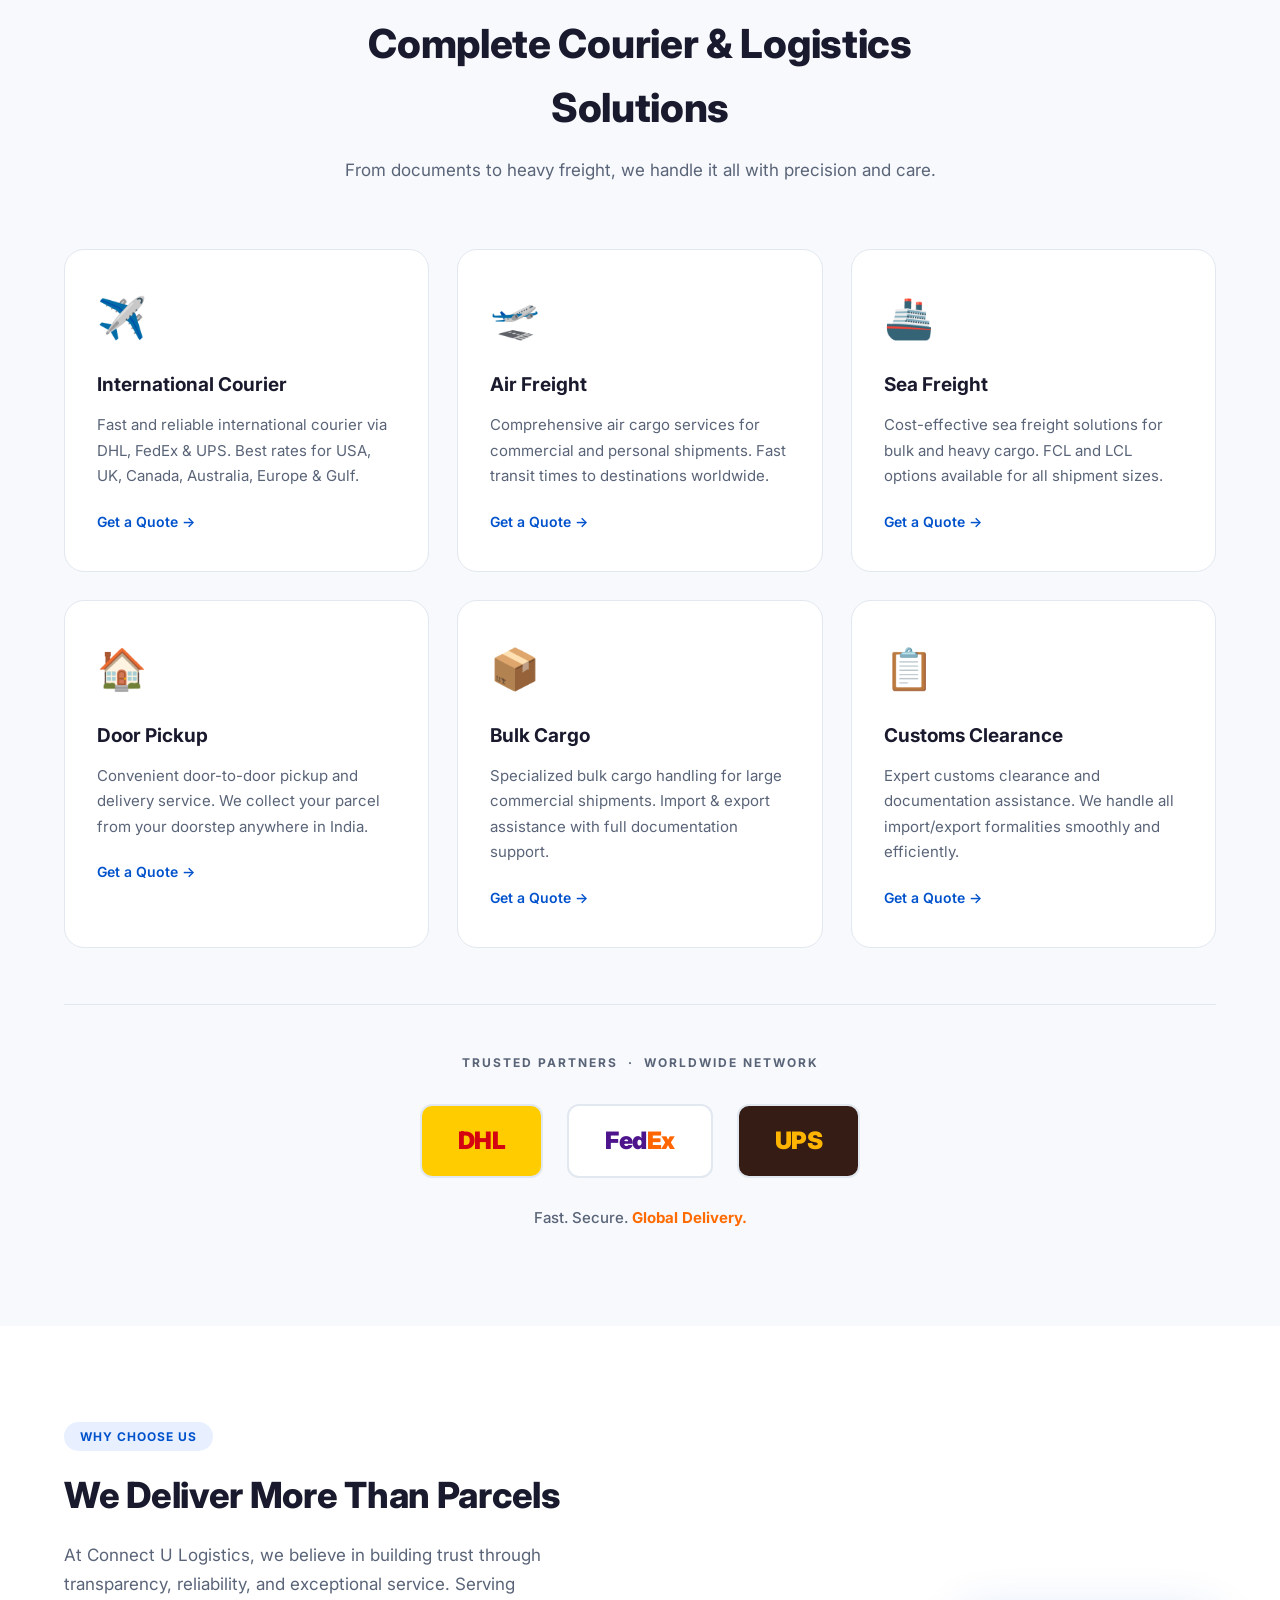
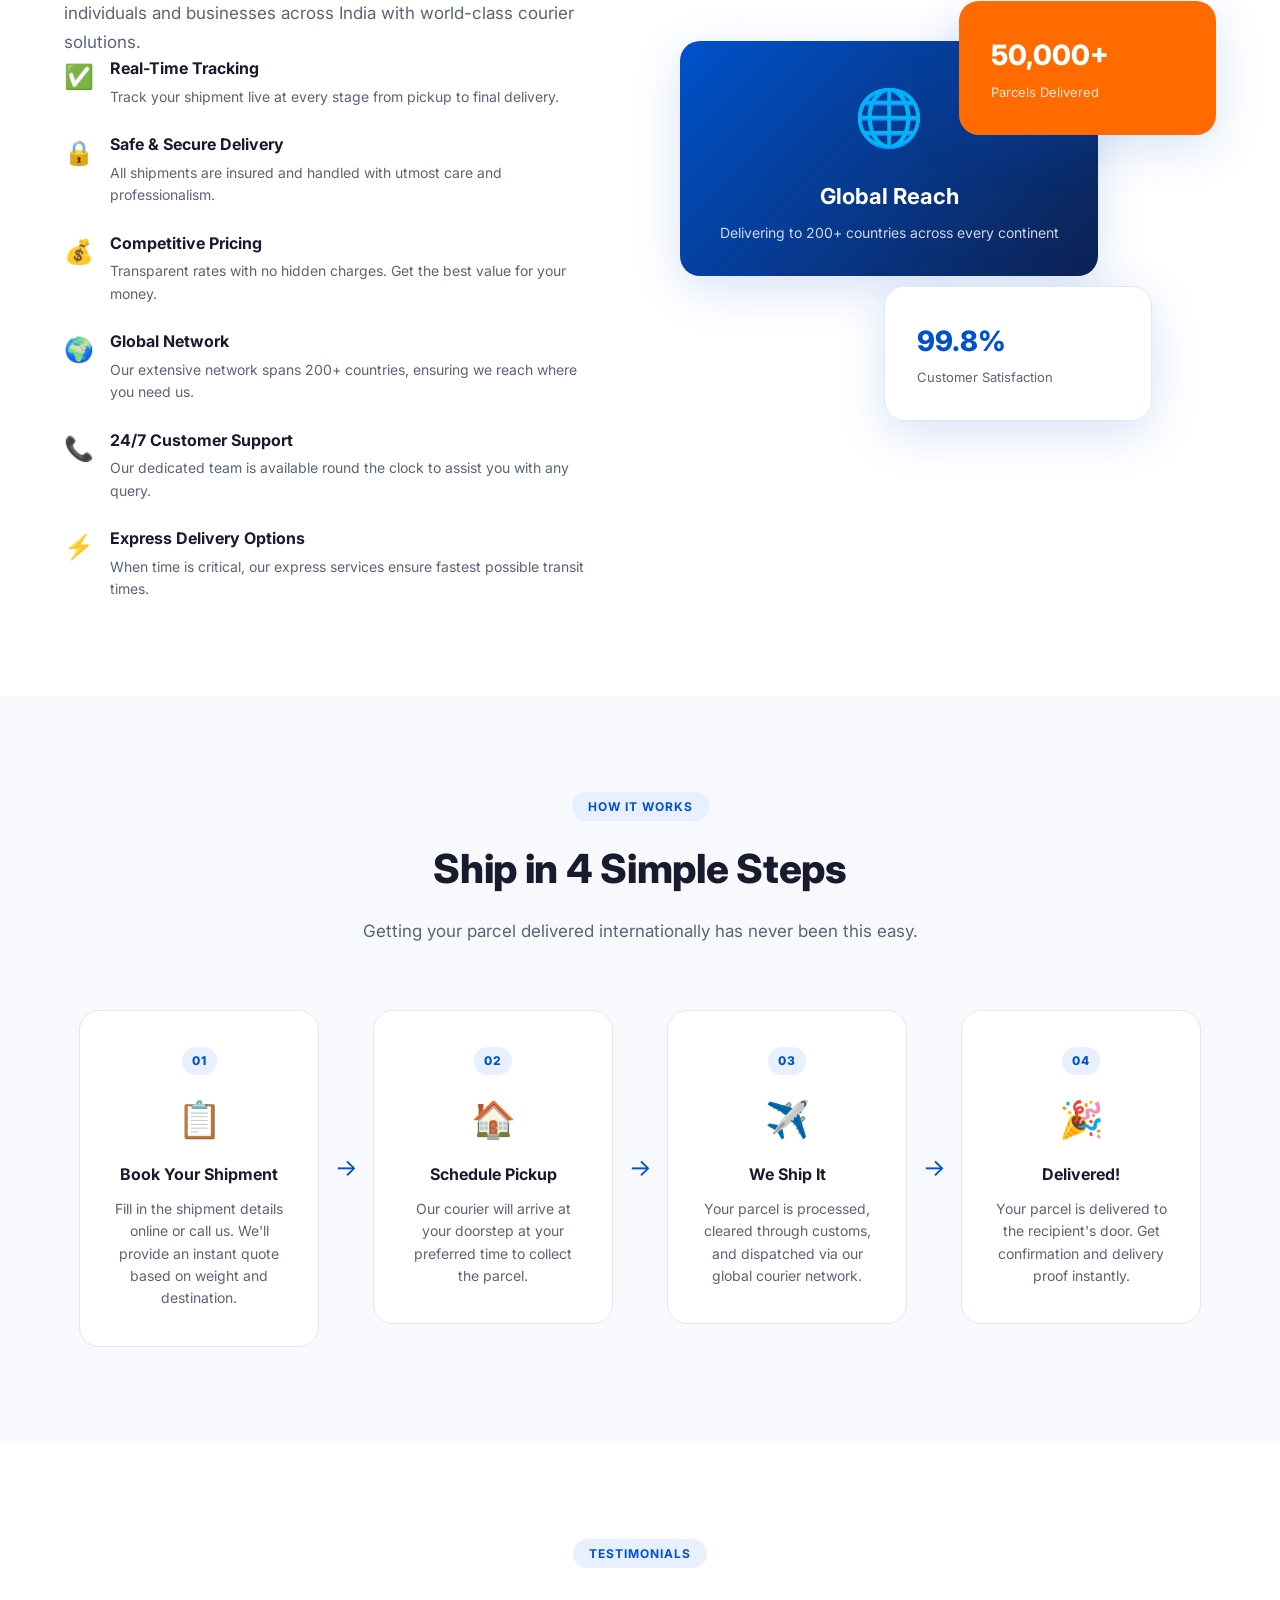
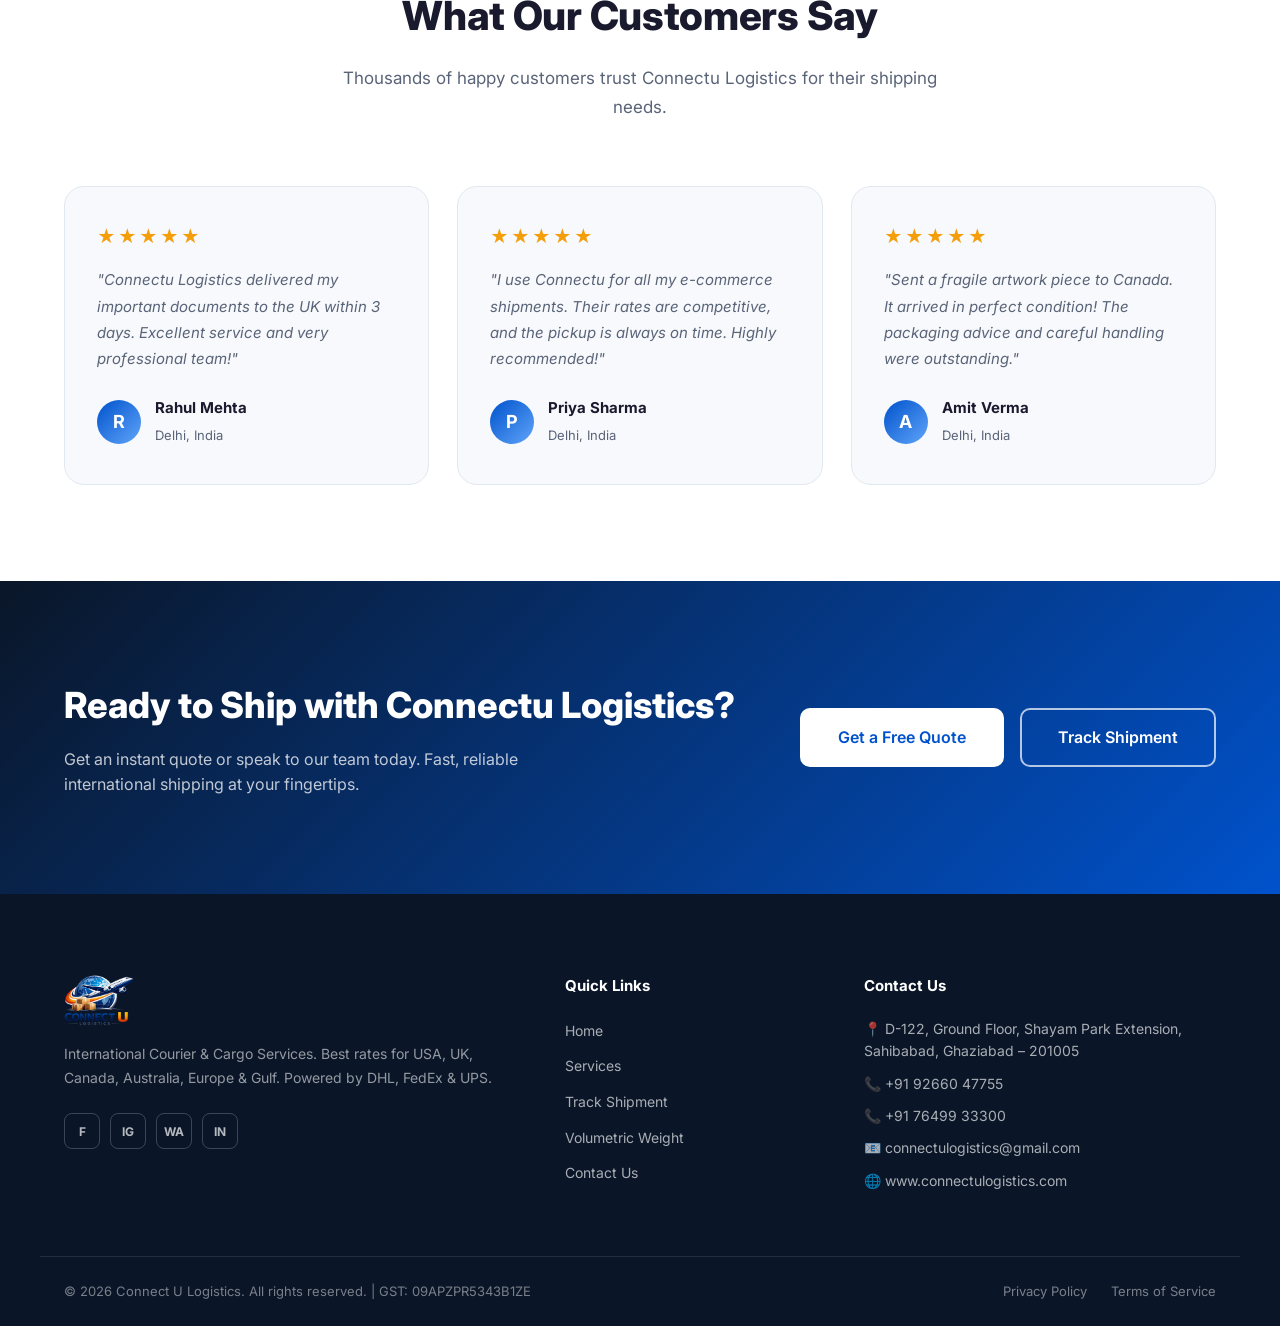
==== commit 9677494f: "Simplify partners section: show DHL, FedEx, UPS once cleanly without marquee Co-Authored-By: Claude " ====
--- a/index.html
+++ b/index.html
@@ -143,21 +143,10 @@
       <!-- Partners Section -->
       <div class="partners-bar">
         <p class="partners-label">Trusted Partners &nbsp;·&nbsp; Worldwide Network</p>
-        <div class="partners-marquee-wrapper">
-          <div class="partners-marquee">
-            <div class="partner-badge dhl">DHL</div>
-            <div class="partner-badge fedex">Fed<span>Ex</span></div>
-            <div class="partner-badge ups">UPS</div>
-            <div class="partner-divider">✈</div>
-            <div class="partner-badge dhl">DHL</div>
-            <div class="partner-badge fedex">Fed<span>Ex</span></div>
-            <div class="partner-badge ups">UPS</div>
-            <div class="partner-divider">✈</div>
-            <div class="partner-badge dhl">DHL</div>
-            <div class="partner-badge fedex">Fed<span>Ex</span></div>
-            <div class="partner-badge ups">UPS</div>
-            <div class="partner-divider">✈</div>
-          </div>
+        <div class="partners-logos">
+          <div class="partner-badge dhl">DHL</div>
+          <div class="partner-badge fedex">Fed<span>Ex</span></div>
+          <div class="partner-badge ups">UPS</div>
         </div>
         <p class="partners-sub">Fast. Secure. <span style="color:var(--accent); font-weight:700;">Global Delivery.</span></p>
       </div>
--- a/style.css
+++ b/style.css
@@ -130,36 +130,7 @@
   font-weight: 500;
 }
 
-/* Marquee */
-.partners-marquee-wrapper {
-  overflow: hidden;
-  width: 100%;
-  position: relative;
-}
-.partners-marquee-wrapper::before,
-.partners-marquee-wrapper::after {
-  content: '';
-  position: absolute;
-  top: 0; bottom: 0;
-  width: 80px;
-  z-index: 2;
-}
-.partners-marquee-wrapper::before { left: 0; background: linear-gradient(to right, var(--bg-soft), transparent); }
-.partners-marquee-wrapper::after  { right: 0; background: linear-gradient(to left, var(--bg-soft), transparent); }
-
-.partners-marquee {
-  display: flex;
-  align-items: center;
-  gap: 32px;
-  width: max-content;
-  animation: marquee-scroll 8s linear infinite;
-}
-.partners-marquee:hover { animation-play-state: paused; }
-
-@keyframes marquee-scroll {
-  0%   { transform: translateX(0); }
-  100% { transform: translateX(-33.33%); }
-}
+.partners-logos { display: flex; align-items: center; justify-content: center; gap: 24px; flex-wrap: wrap; }
 
 .partner-badge {
   padding: 16px 36px;
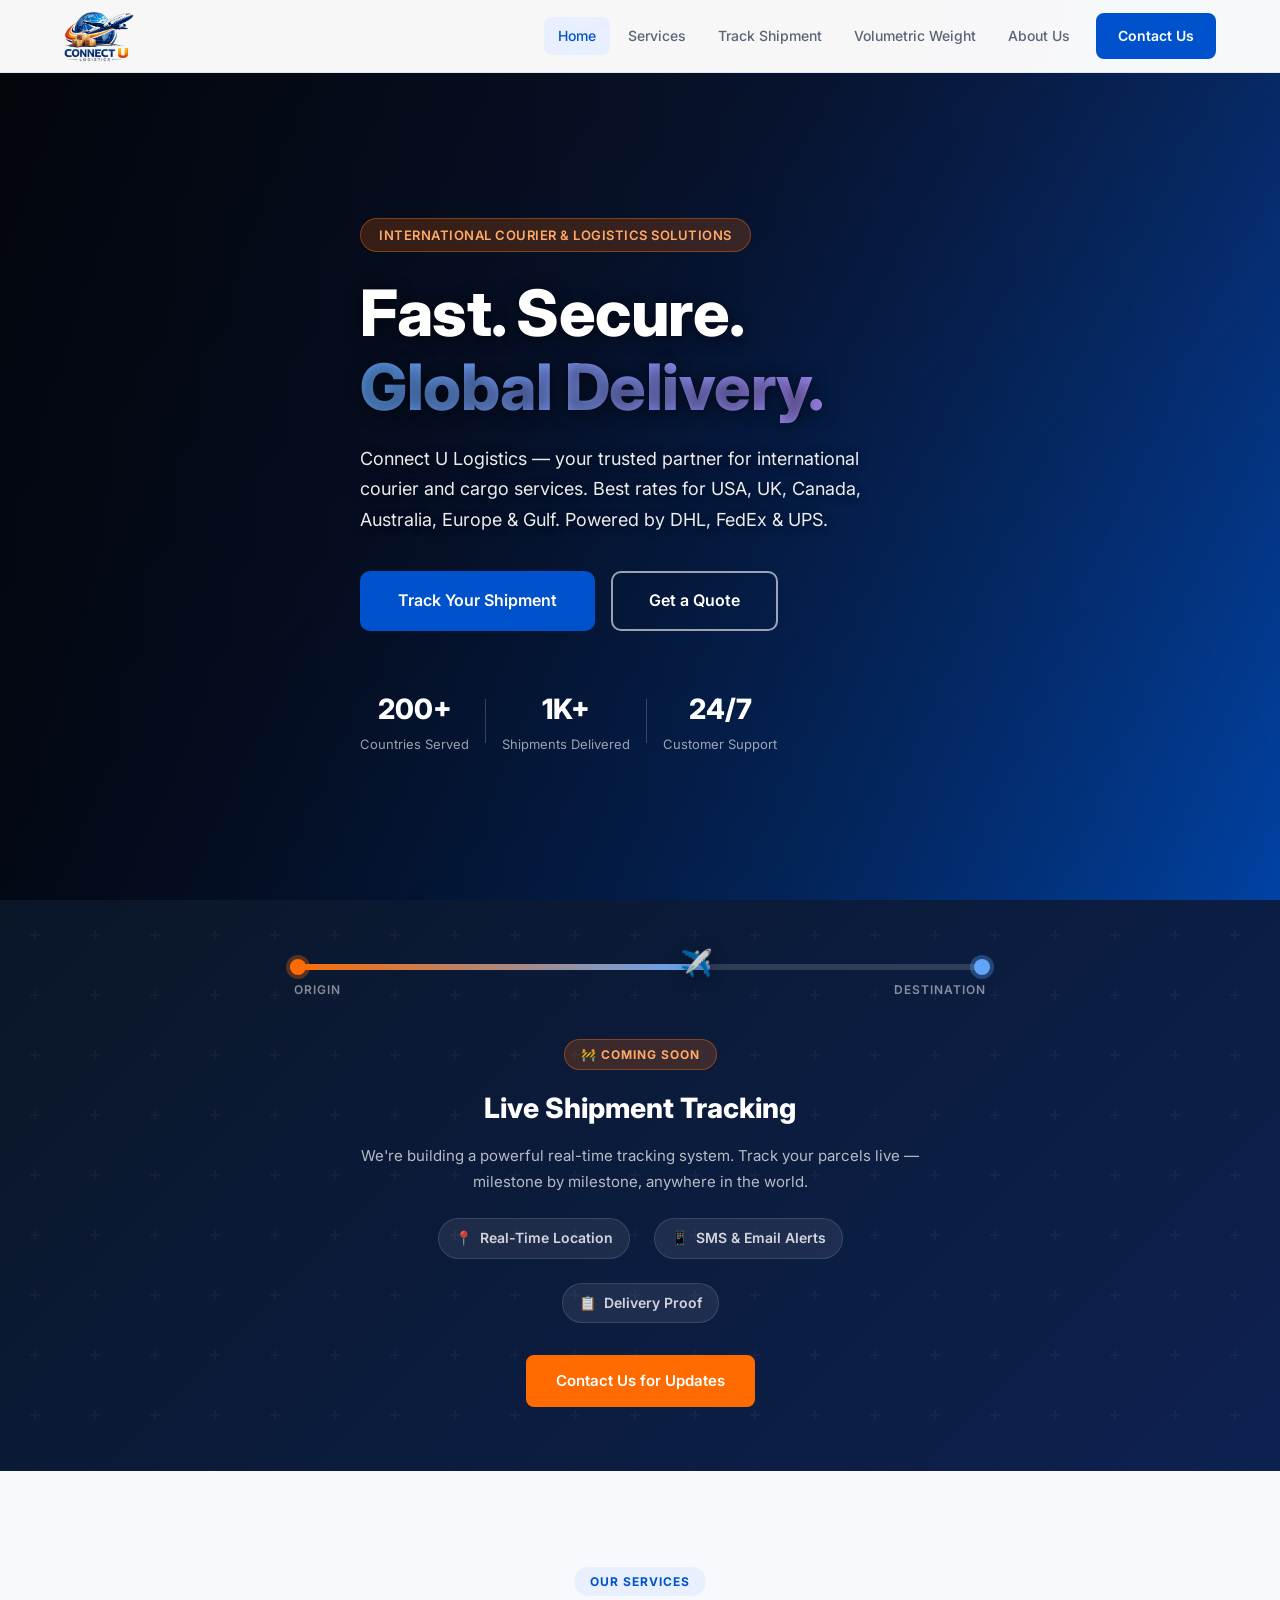
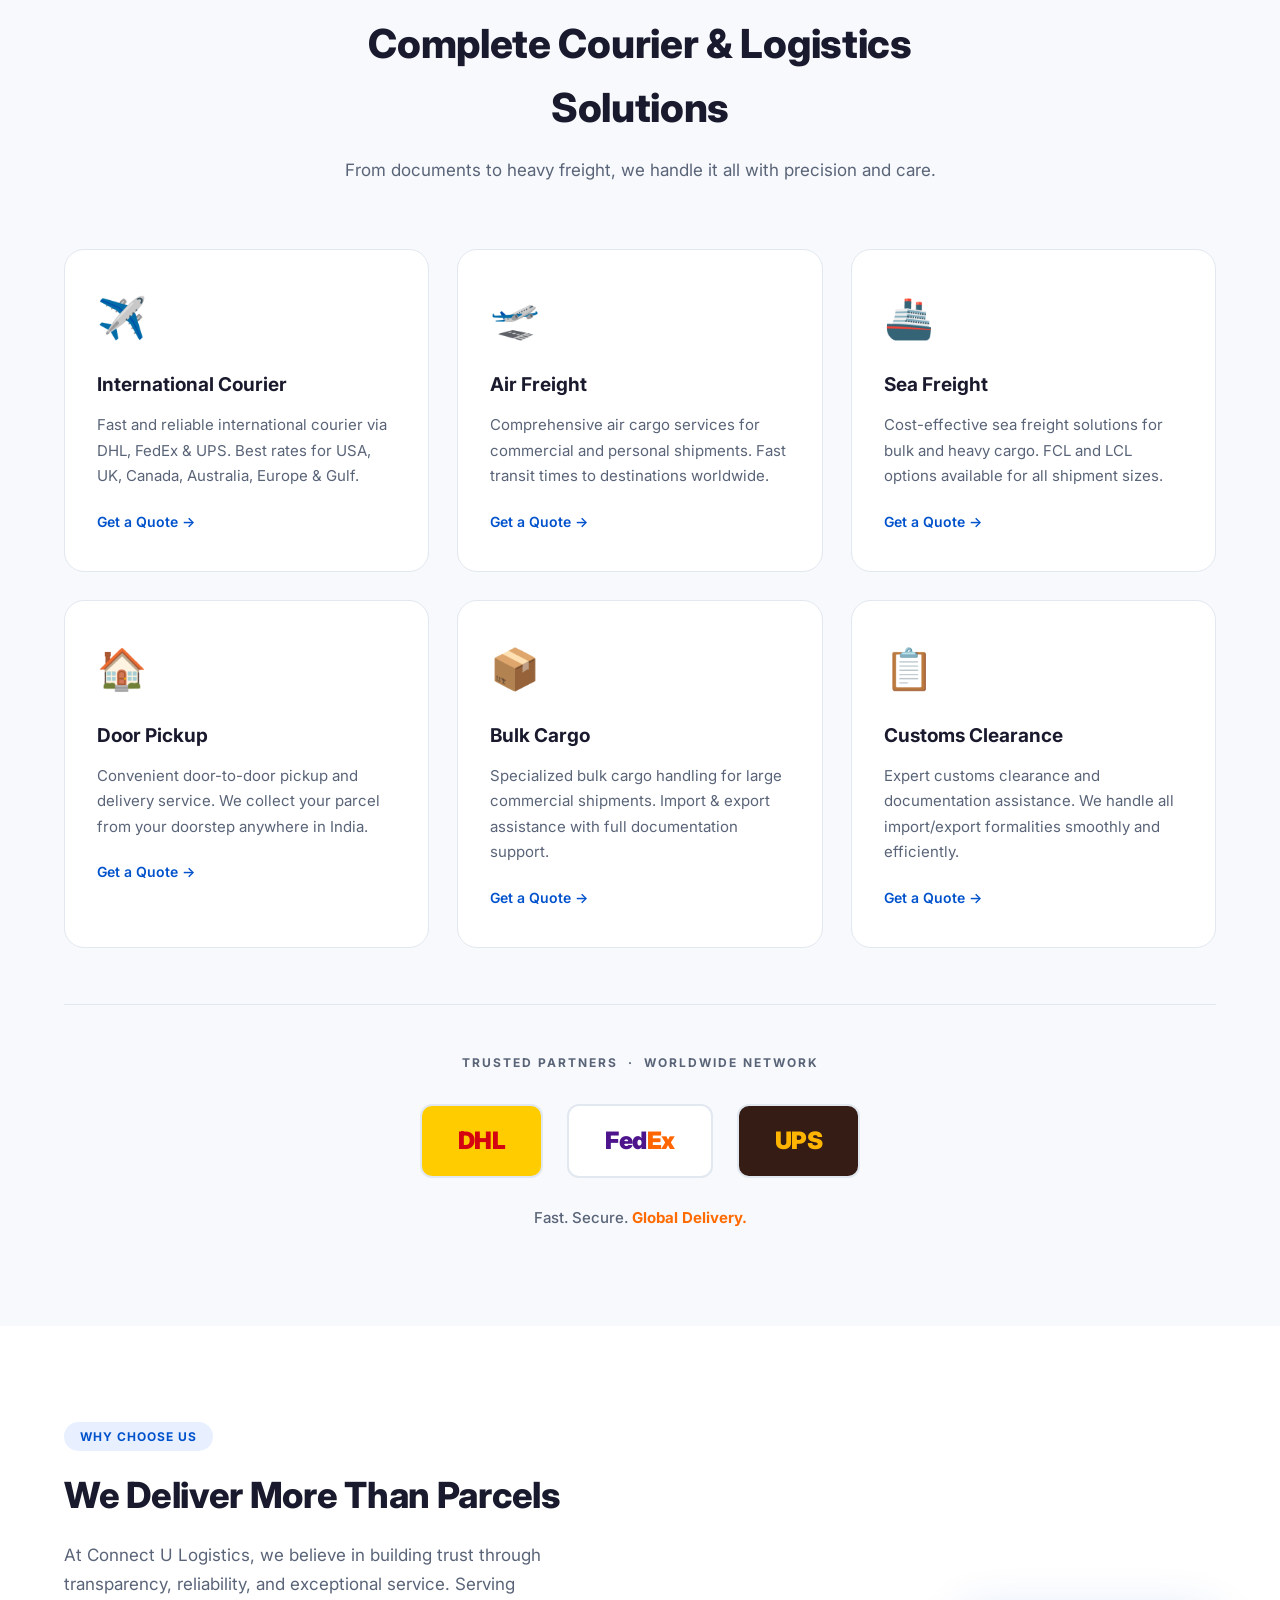
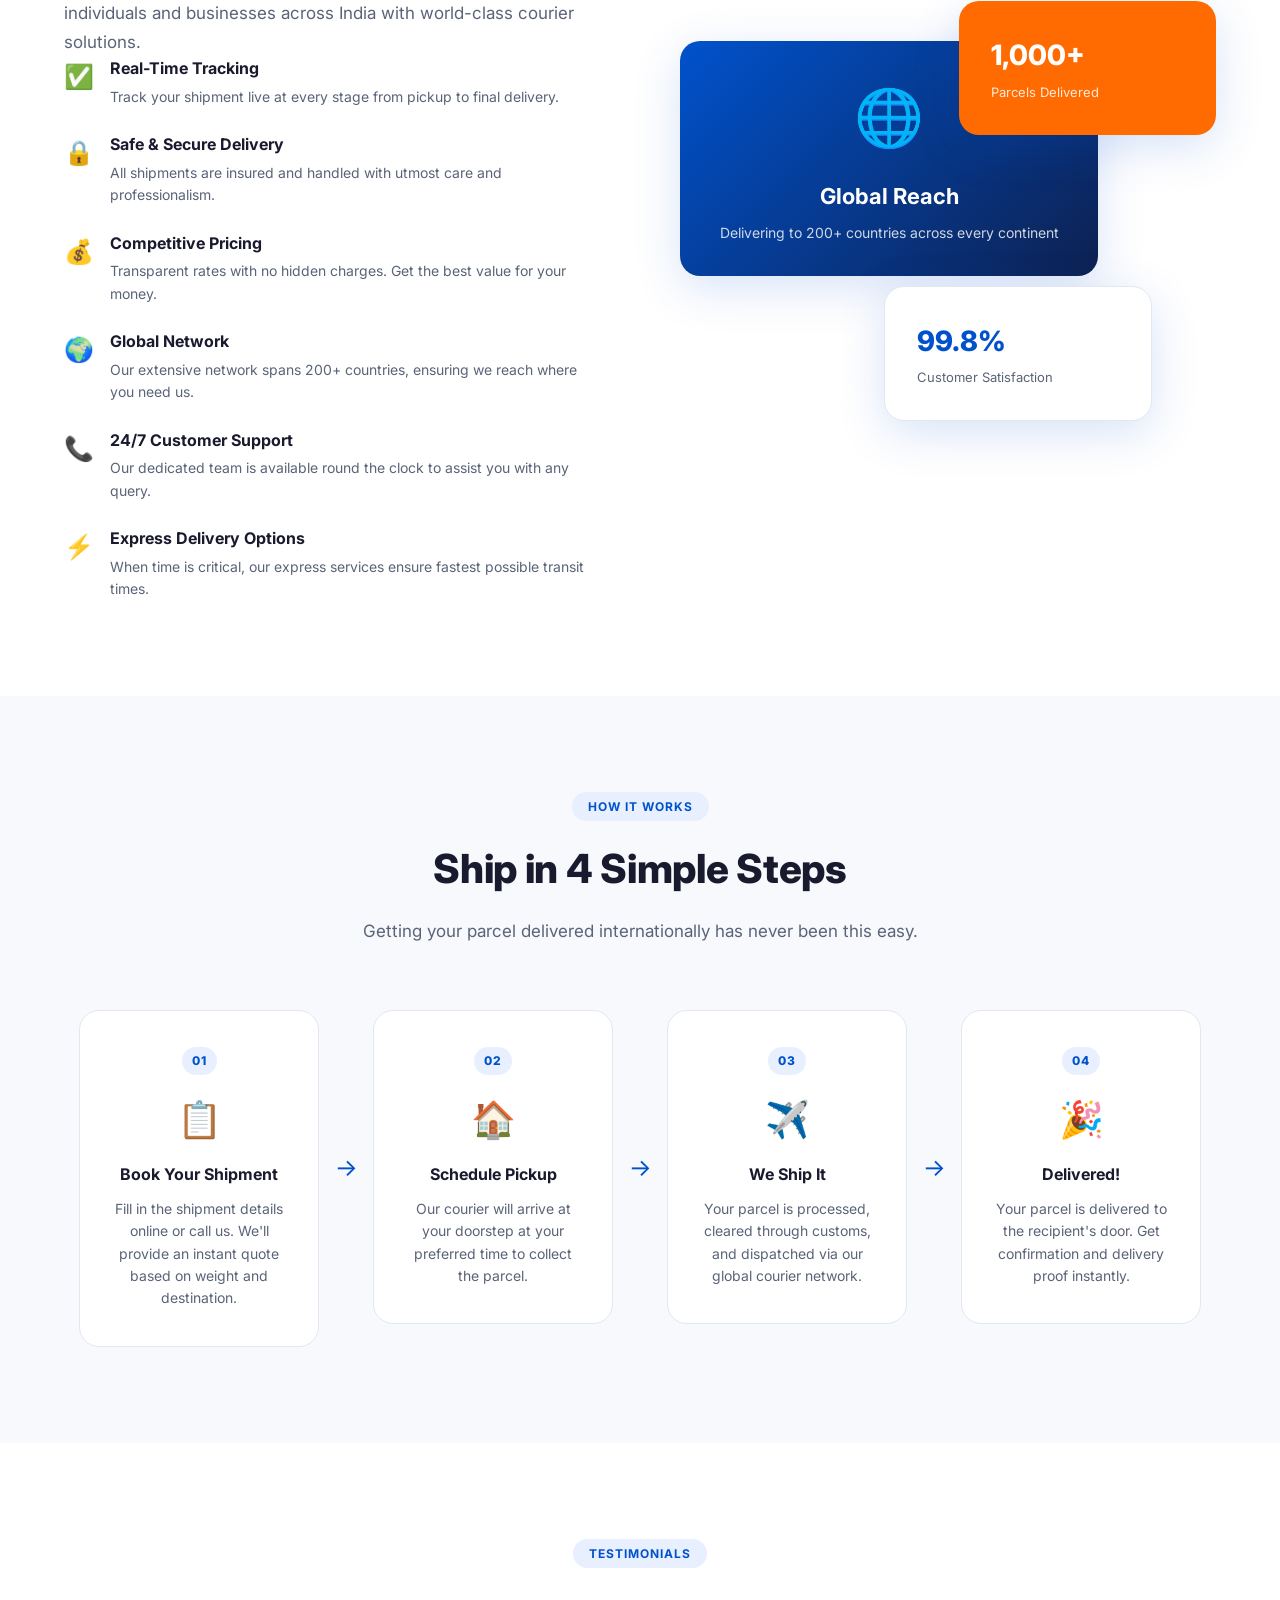
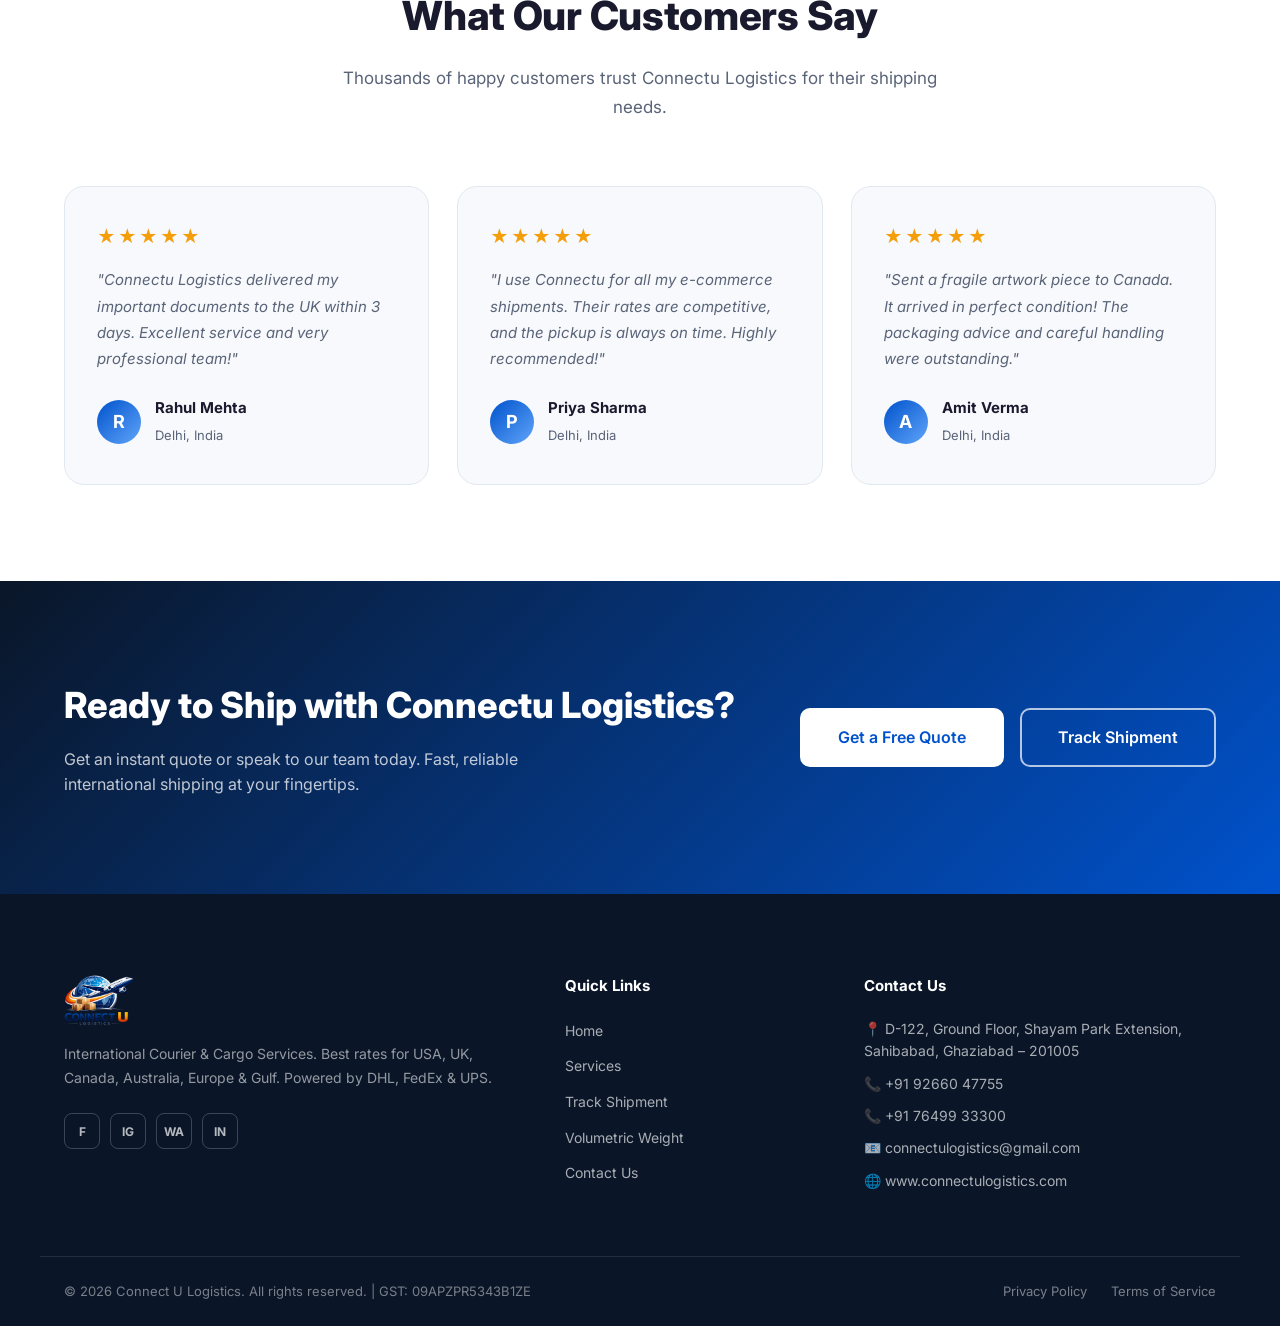
==== commit 99e298f7: "Update parcels delivered count from 50,000+ to 1,000+ Co-Authored-By: Claude Sonnet 4.6 <noreply@ant" ====
--- a/index.html
+++ b/index.html
@@ -214,7 +214,7 @@
           </div>
           <div class="image-card card-secondary">
             <div class="mini-stat">
-              <span class="mini-num">50,000+</span>
+              <span class="mini-num">1,000+</span>
               <span class="mini-label">Parcels Delivered</span>
             </div>
           </div>
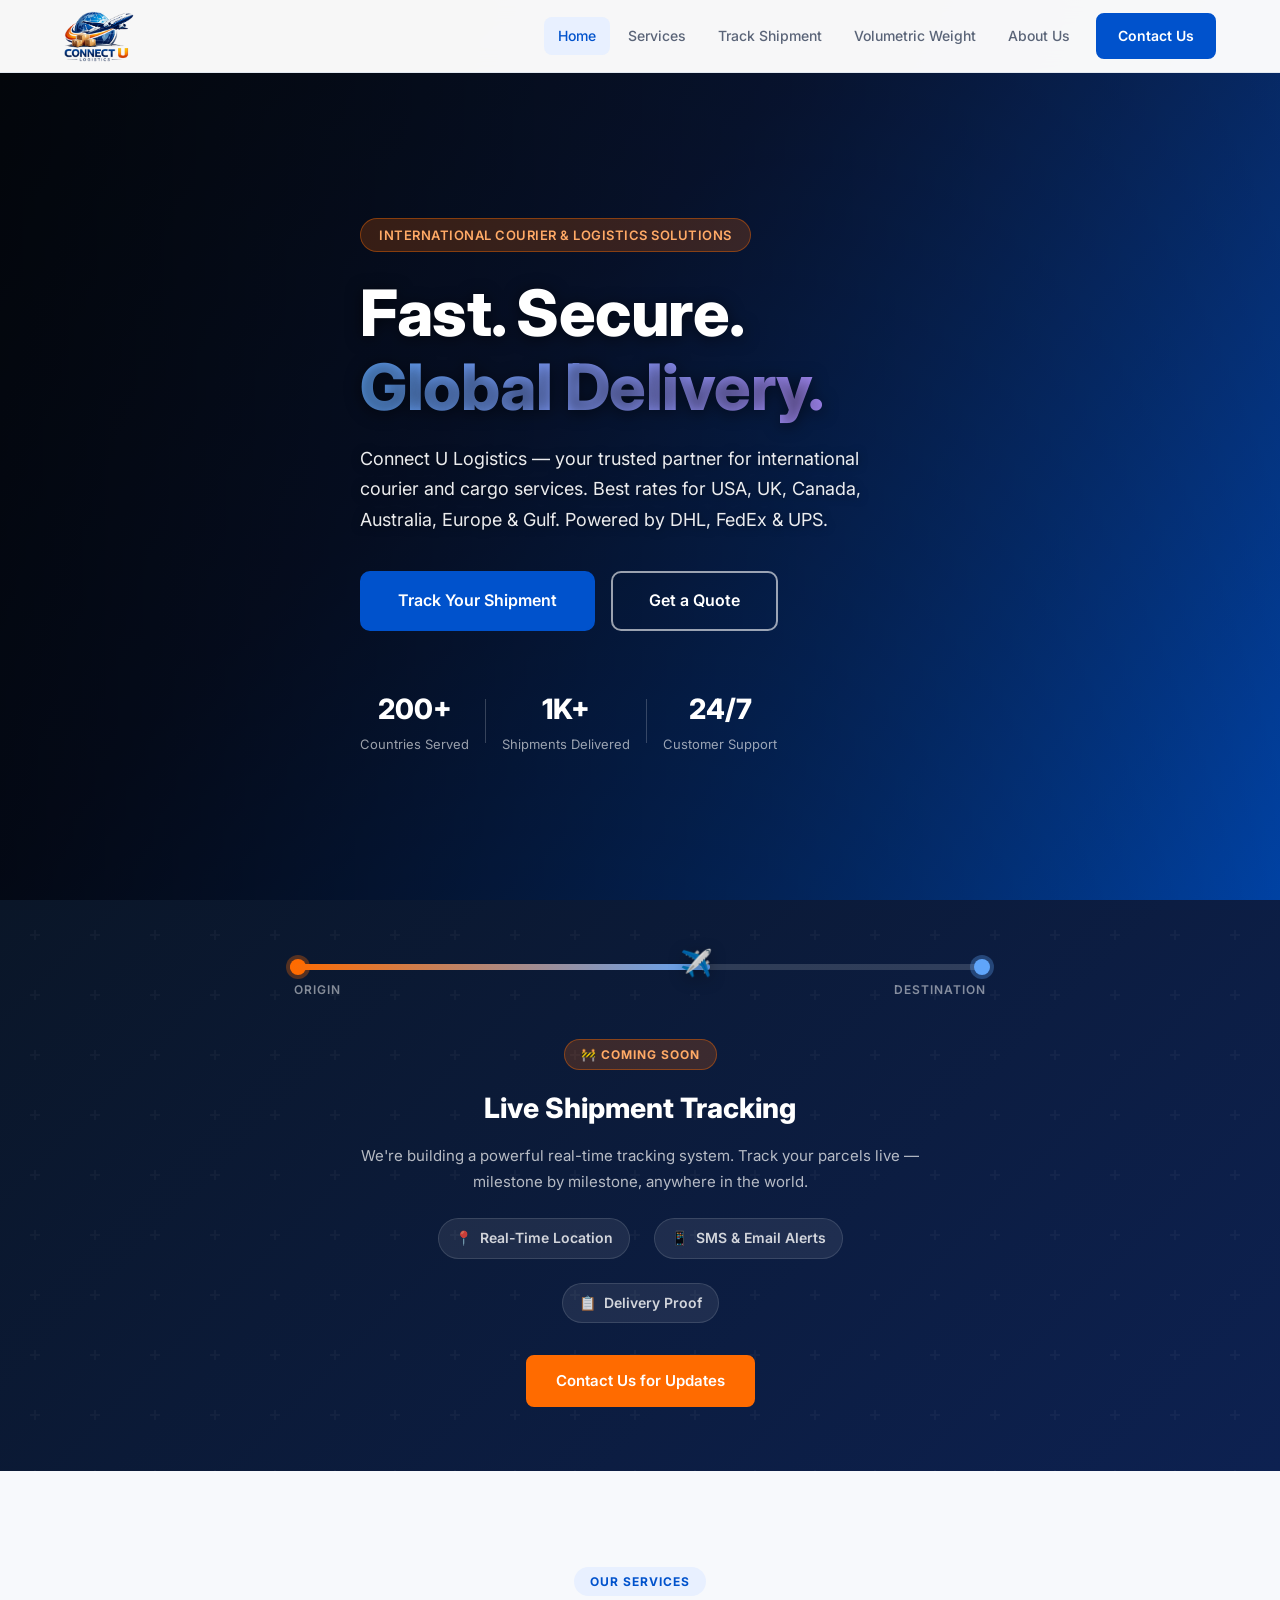
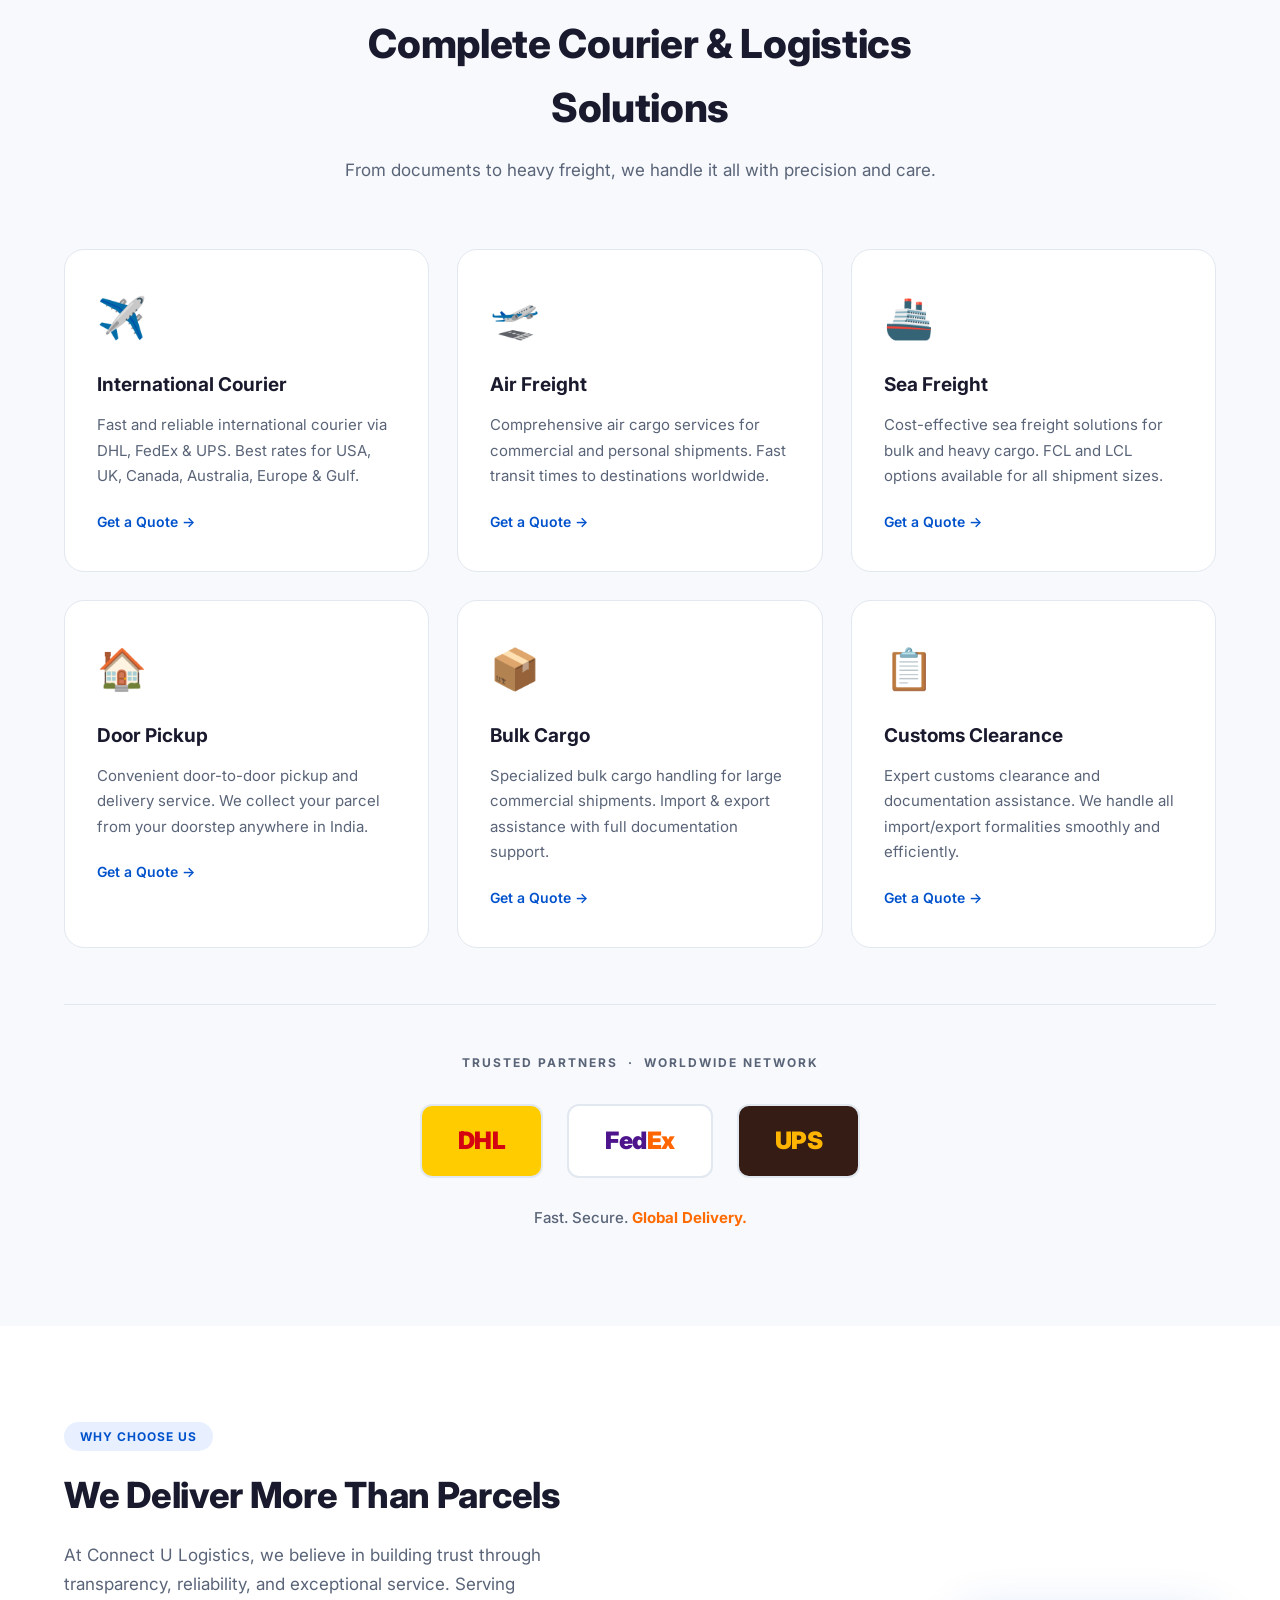
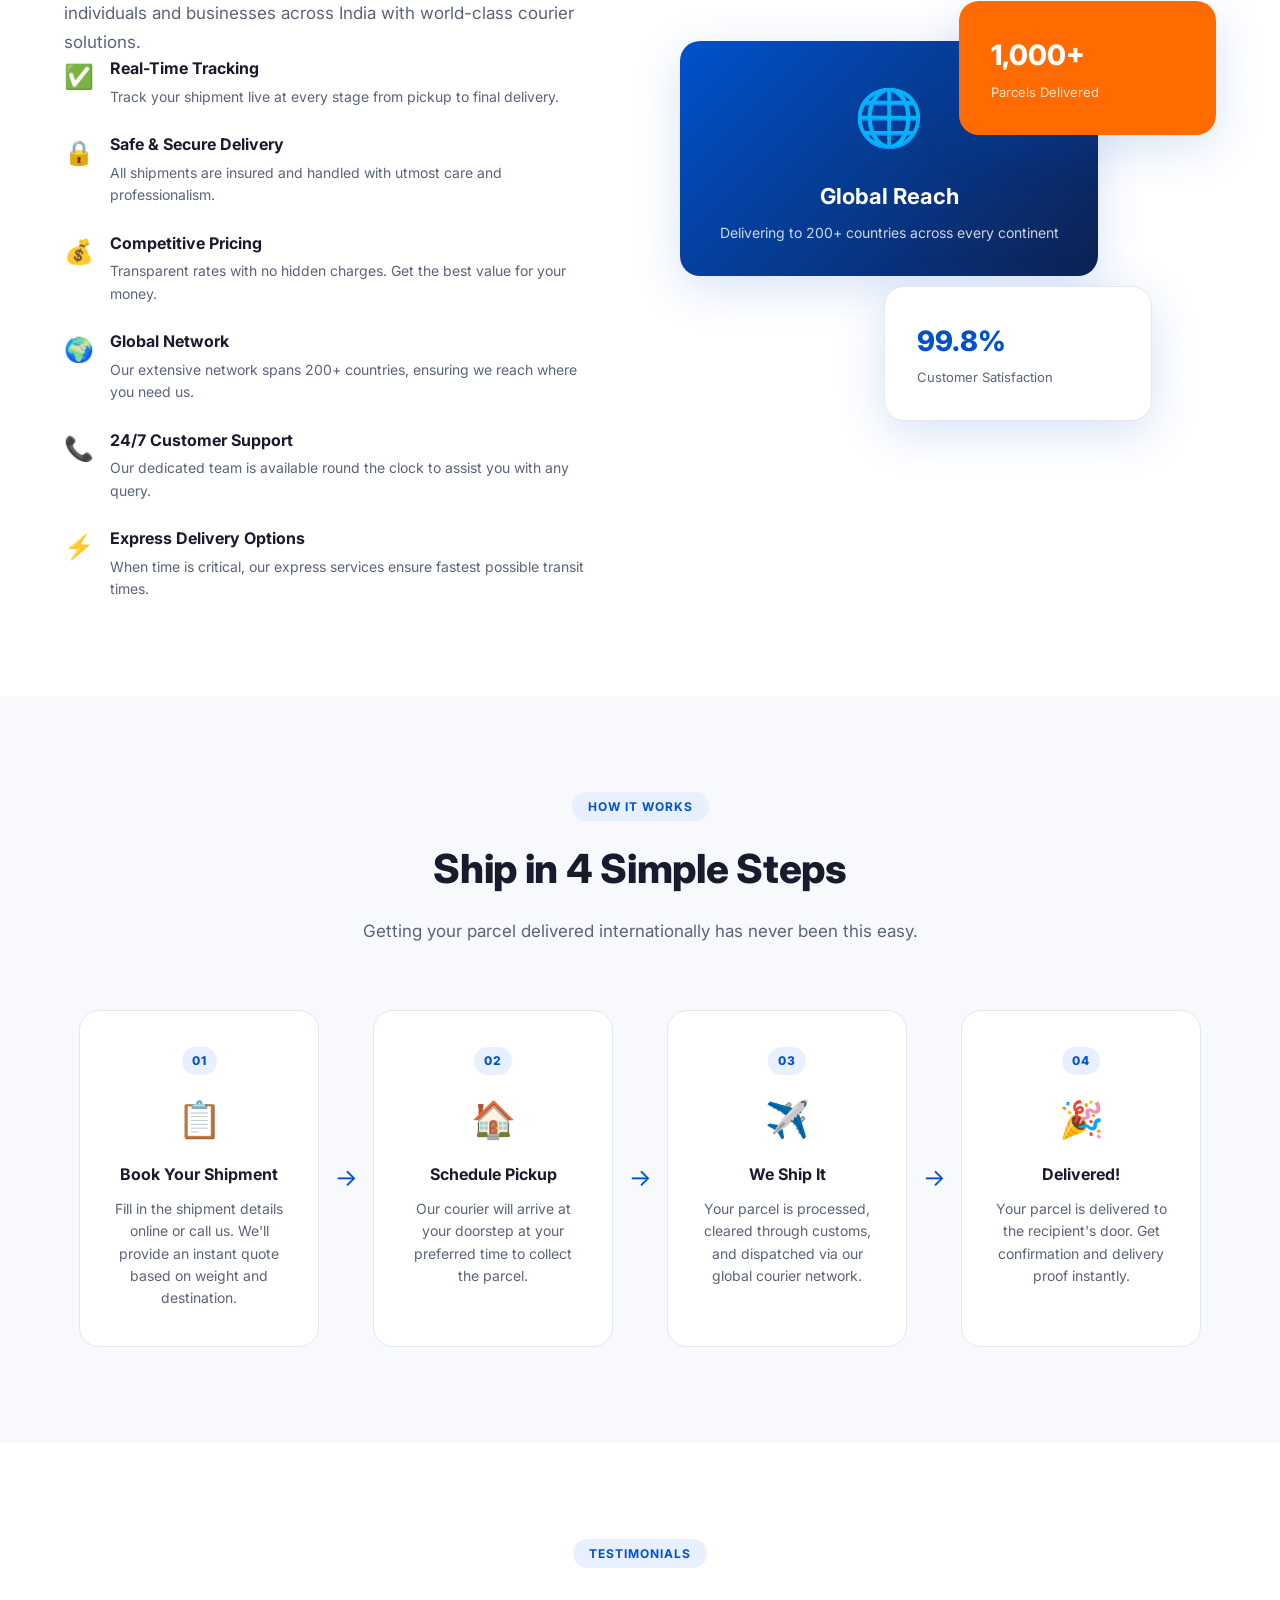
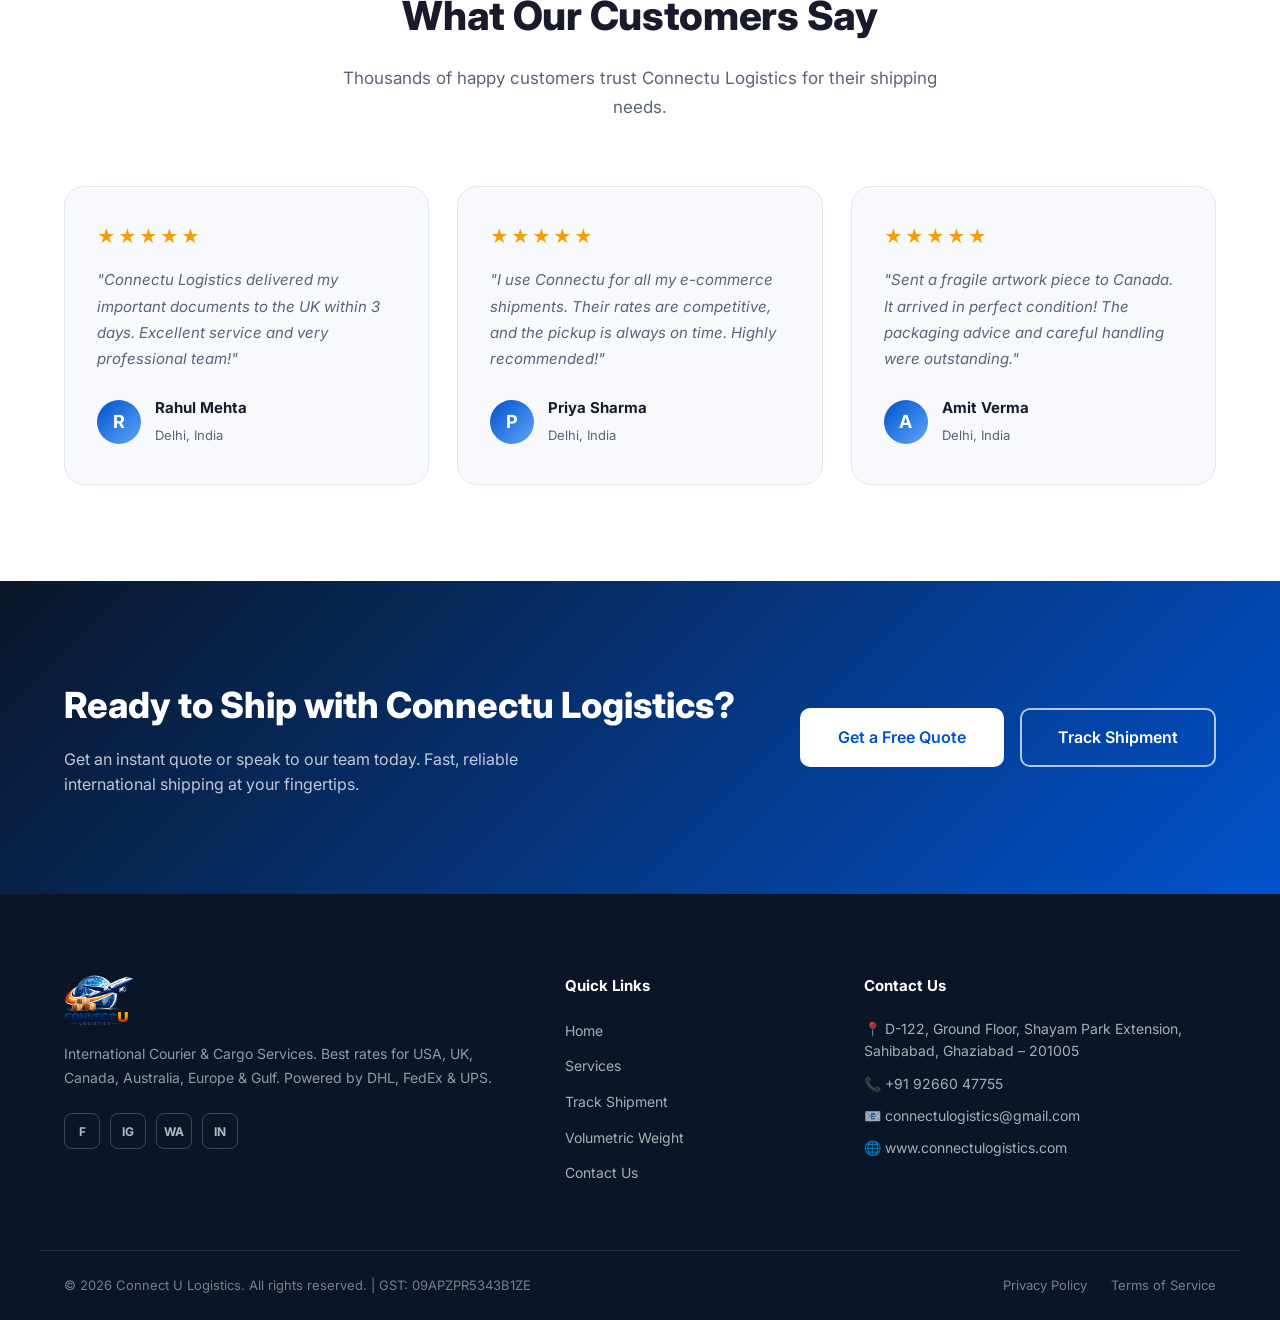
==== commit f628addb: "Update site: remove duplicate phone, fix business hours, contact form live via Formspree, remove dup" ====
--- a/index.html
+++ b/index.html
@@ -57,6 +57,7 @@
   </section>
 
   <!-- ===== TRACK BANNER ===== -->
+  <!-- reveal class added to sections below via JS -->
   <section class="track-banner">
     <div class="container">
       <div class="track-coming-soon">
@@ -95,43 +96,43 @@
   <!-- ===== SERVICES ===== -->
   <section class="section services" id="services">
     <div class="container">
-      <div class="section-header">
+      <div class="section-header reveal">
         <span class="section-badge">Our Services</span>
         <h2 class="section-title">Complete Courier & Logistics Solutions</h2>
         <p class="section-subtitle">From documents to heavy freight, we handle it all with precision and care.</p>
       </div>
       <div class="services-grid">
-        <div class="service-card">
+        <div class="service-card reveal delay-1">
           <div class="service-icon">✈️</div>
           <h3>International Courier</h3>
           <p>Fast and reliable international courier via DHL, FedEx & UPS. Best rates for USA, UK, Canada, Australia, Europe & Gulf.</p>
           <a href="contact.html" class="service-link">Get a Quote →</a>
         </div>
-        <div class="service-card">
+        <div class="service-card reveal delay-2">
           <div class="service-icon">🛫</div>
           <h3>Air Freight</h3>
           <p>Comprehensive air cargo services for commercial and personal shipments. Fast transit times to destinations worldwide.</p>
           <a href="contact.html" class="service-link">Get a Quote →</a>
         </div>
-        <div class="service-card">
+        <div class="service-card reveal delay-3">
           <div class="service-icon">🚢</div>
           <h3>Sea Freight</h3>
           <p>Cost-effective sea freight solutions for bulk and heavy cargo. FCL and LCL options available for all shipment sizes.</p>
           <a href="contact.html" class="service-link">Get a Quote →</a>
         </div>
-        <div class="service-card">
+        <div class="service-card reveal delay-4">
           <div class="service-icon">🏠</div>
           <h3>Door Pickup</h3>
           <p>Convenient door-to-door pickup and delivery service. We collect your parcel from your doorstep anywhere in India.</p>
           <a href="contact.html" class="service-link">Get a Quote →</a>
         </div>
-        <div class="service-card">
+        <div class="service-card reveal delay-5">
           <div class="service-icon">📦</div>
           <h3>Bulk Cargo</h3>
           <p>Specialized bulk cargo handling for large commercial shipments. Import & export assistance with full documentation support.</p>
           <a href="contact.html" class="service-link">Get a Quote →</a>
         </div>
-        <div class="service-card">
+        <div class="service-card reveal delay-6">
           <div class="service-icon">📋</div>
           <h3>Customs Clearance</h3>
           <p>Expert customs clearance and documentation assistance. We handle all import/export formalities smoothly and efficiently.</p>
@@ -156,7 +157,7 @@
   <!-- ===== WHY CHOOSE US ===== -->
   <section class="section why-us" id="about">
     <div class="container why-us-inner">
-      <div class="why-us-text">
+      <div class="why-us-text reveal reveal-left">
         <span class="section-badge">Why Choose Us</span>
         <h2 class="section-title">We Deliver More Than Parcels</h2>
         <p class="section-subtitle">At Connect U Logistics, we believe in building trust through transparency, reliability, and exceptional service. Serving individuals and businesses across India with world-class courier solutions.</p>
@@ -205,7 +206,7 @@
           </div>
         </div>
       </div>
-      <div class="why-us-image">
+      <div class="why-us-image reveal reveal-right">
         <div class="image-card-stack">
           <div class="image-card card-main">
             <div class="card-icon-lg">🌐</div>
@@ -232,34 +233,34 @@
   <!-- ===== HOW IT WORKS ===== -->
   <section class="section how-it-works">
     <div class="container">
-      <div class="section-header">
+      <div class="section-header reveal">
         <span class="section-badge">How It Works</span>
         <h2 class="section-title">Ship in 4 Simple Steps</h2>
         <p class="section-subtitle">Getting your parcel delivered internationally has never been this easy.</p>
       </div>
       <div class="steps-grid">
-        <div class="step-card">
+        <div class="step-card reveal delay-1">
           <div class="step-number">01</div>
           <div class="step-icon">📋</div>
           <h3>Book Your Shipment</h3>
           <p>Fill in the shipment details online or call us. We'll provide an instant quote based on weight and destination.</p>
         </div>
-        <div class="step-arrow">→</div>
-        <div class="step-card">
+        <div class="step-arrow reveal delay-2">→</div>
+        <div class="step-card reveal delay-3">
           <div class="step-number">02</div>
           <div class="step-icon">🏠</div>
           <h3>Schedule Pickup</h3>
           <p>Our courier will arrive at your doorstep at your preferred time to collect the parcel.</p>
         </div>
-        <div class="step-arrow">→</div>
-        <div class="step-card">
+        <div class="step-arrow reveal delay-4">→</div>
+        <div class="step-card reveal delay-5">
           <div class="step-number">03</div>
           <div class="step-icon">✈️</div>
           <h3>We Ship It</h3>
           <p>Your parcel is processed, cleared through customs, and dispatched via our global courier network.</p>
         </div>
-        <div class="step-arrow">→</div>
-        <div class="step-card">
+        <div class="step-arrow reveal delay-4">→</div>
+        <div class="step-card reveal delay-6">
           <div class="step-number">04</div>
           <div class="step-icon">🎉</div>
           <h3>Delivered!</h3>
@@ -272,13 +273,13 @@
   <!-- ===== TESTIMONIALS ===== -->
   <section class="section testimonials">
     <div class="container">
-      <div class="section-header">
+      <div class="section-header reveal">
         <span class="section-badge">Testimonials</span>
         <h2 class="section-title">What Our Customers Say</h2>
         <p class="section-subtitle">Thousands of happy customers trust Connectu Logistics for their shipping needs.</p>
       </div>
       <div class="testimonials-grid">
-        <div class="testimonial-card">
+        <div class="testimonial-card reveal delay-1">
           <div class="stars">★★★★★</div>
           <p>"Connectu Logistics delivered my important documents to the UK within 3 days. Excellent service and very professional team!"</p>
           <div class="testimonial-author">
@@ -289,7 +290,7 @@
             </div>
           </div>
         </div>
-        <div class="testimonial-card">
+        <div class="testimonial-card reveal delay-2">
           <div class="stars">★★★★★</div>
           <p>"I use Connectu for all my e-commerce shipments. Their rates are competitive, and the pickup is always on time. Highly recommended!"</p>
           <div class="testimonial-author">
@@ -300,7 +301,7 @@
             </div>
           </div>
         </div>
-        <div class="testimonial-card">
+        <div class="testimonial-card reveal delay-3">
           <div class="stars">★★★★★</div>
           <p>"Sent a fragile artwork piece to Canada. It arrived in perfect condition! The packaging advice and careful handling were outstanding."</p>
           <div class="testimonial-author">
@@ -359,7 +360,6 @@
         <ul class="contact-list">
           <li>📍 D-122, Ground Floor, Shayam Park Extension, Sahibabad, Ghaziabad – 201005</li>
           <li>📞 <a href="tel:+919266047755">+91 92660 47755</a></li>
-          <li>📞 <a href="tel:+917649933300">+91 76499 33300</a></li>
           <li>📧 <a href="mailto:connectulogistics@gmail.com">connectulogistics@gmail.com</a></li>
           <li>🌐 <a href="https://www.connectulogistics.com">www.connectulogistics.com</a></li>
         </ul>
@@ -377,5 +377,20 @@
   </footer>
 
   <script src="script.js"></script>
+  <script>
+    // Scroll reveal animation
+    const revealObserver = new IntersectionObserver(function(entries) {
+      entries.forEach(function(entry) {
+        if (entry.isIntersecting) {
+          entry.target.classList.add('visible');
+          revealObserver.unobserve(entry.target);
+        }
+      });
+    }, { threshold: 0.12 });
+
+    document.querySelectorAll('.reveal').forEach(function(el) {
+      revealObserver.observe(el);
+    });
+  </script>
 </body>
 </html>
--- a/style.css
+++ b/style.css
@@ -500,7 +500,7 @@
 .how-it-works { background: var(--bg-soft); }
 .steps-grid {
   display: flex;
-  align-items: flex-start;
+  align-items: stretch;
   gap: 16px;
   justify-content: center;
   flex-wrap: wrap;
@@ -532,7 +532,7 @@
 .step-icon { font-size: 36px; margin-bottom: 14px; }
 .step-card h3 { font-size: 16px; font-weight: 700; margin-bottom: 10px; }
 .step-card p { font-size: 14px; color: var(--text-muted); line-height: 1.6; }
-.step-arrow { font-size: 24px; color: var(--primary); align-self: center; flex-shrink: 0; margin-top: -20px; }
+.step-arrow { font-size: 24px; color: var(--primary); align-self: center; flex-shrink: 0; }
 
 /* ===== TESTIMONIALS ===== */
 .testimonials { background: var(--bg); }
@@ -748,6 +748,67 @@
   color: var(--primary);
 }
 
+/* ===== SCROLL ANIMATIONS ===== */
+.reveal {
+  opacity: 0;
+  transform: translateY(36px);
+  transition: opacity 0.65s ease, transform 0.65s ease;
+}
+.reveal.reveal-left {
+  transform: translateX(-40px);
+}
+.reveal.reveal-right {
+  transform: translateX(40px);
+}
+.reveal.reveal-scale {
+  transform: scale(0.92);
+}
+.reveal.visible {
+  opacity: 1;
+  transform: none;
+}
+
+/* Stagger delay helpers */
+.delay-1 { transition-delay: 0.1s; }
+.delay-2 { transition-delay: 0.2s; }
+.delay-3 { transition-delay: 0.3s; }
+.delay-4 { transition-delay: 0.4s; }
+.delay-5 { transition-delay: 0.5s; }
+.delay-6 { transition-delay: 0.6s; }
+
+/* Hero content entrance */
+.hero-badge   { animation: fadeSlideUp 0.7s ease both; animation-delay: 0.1s; }
+.hero-title   { animation: fadeSlideUp 0.7s ease both; animation-delay: 0.25s; }
+.hero-subtitle{ animation: fadeSlideUp 0.7s ease both; animation-delay: 0.4s; }
+.hero-actions { animation: fadeSlideUp 0.7s ease both; animation-delay: 0.55s; }
+.hero-stats   { animation: fadeSlideUp 0.7s ease both; animation-delay: 0.7s; }
+
+@keyframes fadeSlideUp {
+  from { opacity: 0; transform: translateY(28px); }
+  to   { opacity: 1; transform: translateY(0); }
+}
+
+/* Floating cards in Why Us */
+.card-main      { animation: float 4s ease-in-out infinite; }
+.card-secondary { animation: float 4s ease-in-out infinite; animation-delay: 1s; }
+.card-tertiary  { animation: float 4s ease-in-out infinite; animation-delay: 2s; }
+
+@keyframes float {
+  0%, 100% { transform: translateY(0px); }
+  50%       { transform: translateY(-8px); }
+}
+
+/* Stat number count-up pulse */
+.stat-num { animation: statPop 0.6s cubic-bezier(0.34,1.56,0.64,1) both; }
+.stat:nth-child(1) .stat-num { animation-delay: 0.7s; }
+.stat:nth-child(3) .stat-num { animation-delay: 0.85s; }
+.stat:nth-child(5) .stat-num { animation-delay: 1s; }
+
+@keyframes statPop {
+  from { opacity: 0; transform: scale(0.5); }
+  to   { opacity: 1; transform: scale(1); }
+}
+
 /* ===== RESPONSIVE ===== */
 @media (max-width: 1024px) {
   .why-us-inner { grid-template-columns: 1fr; gap: 48px; }
